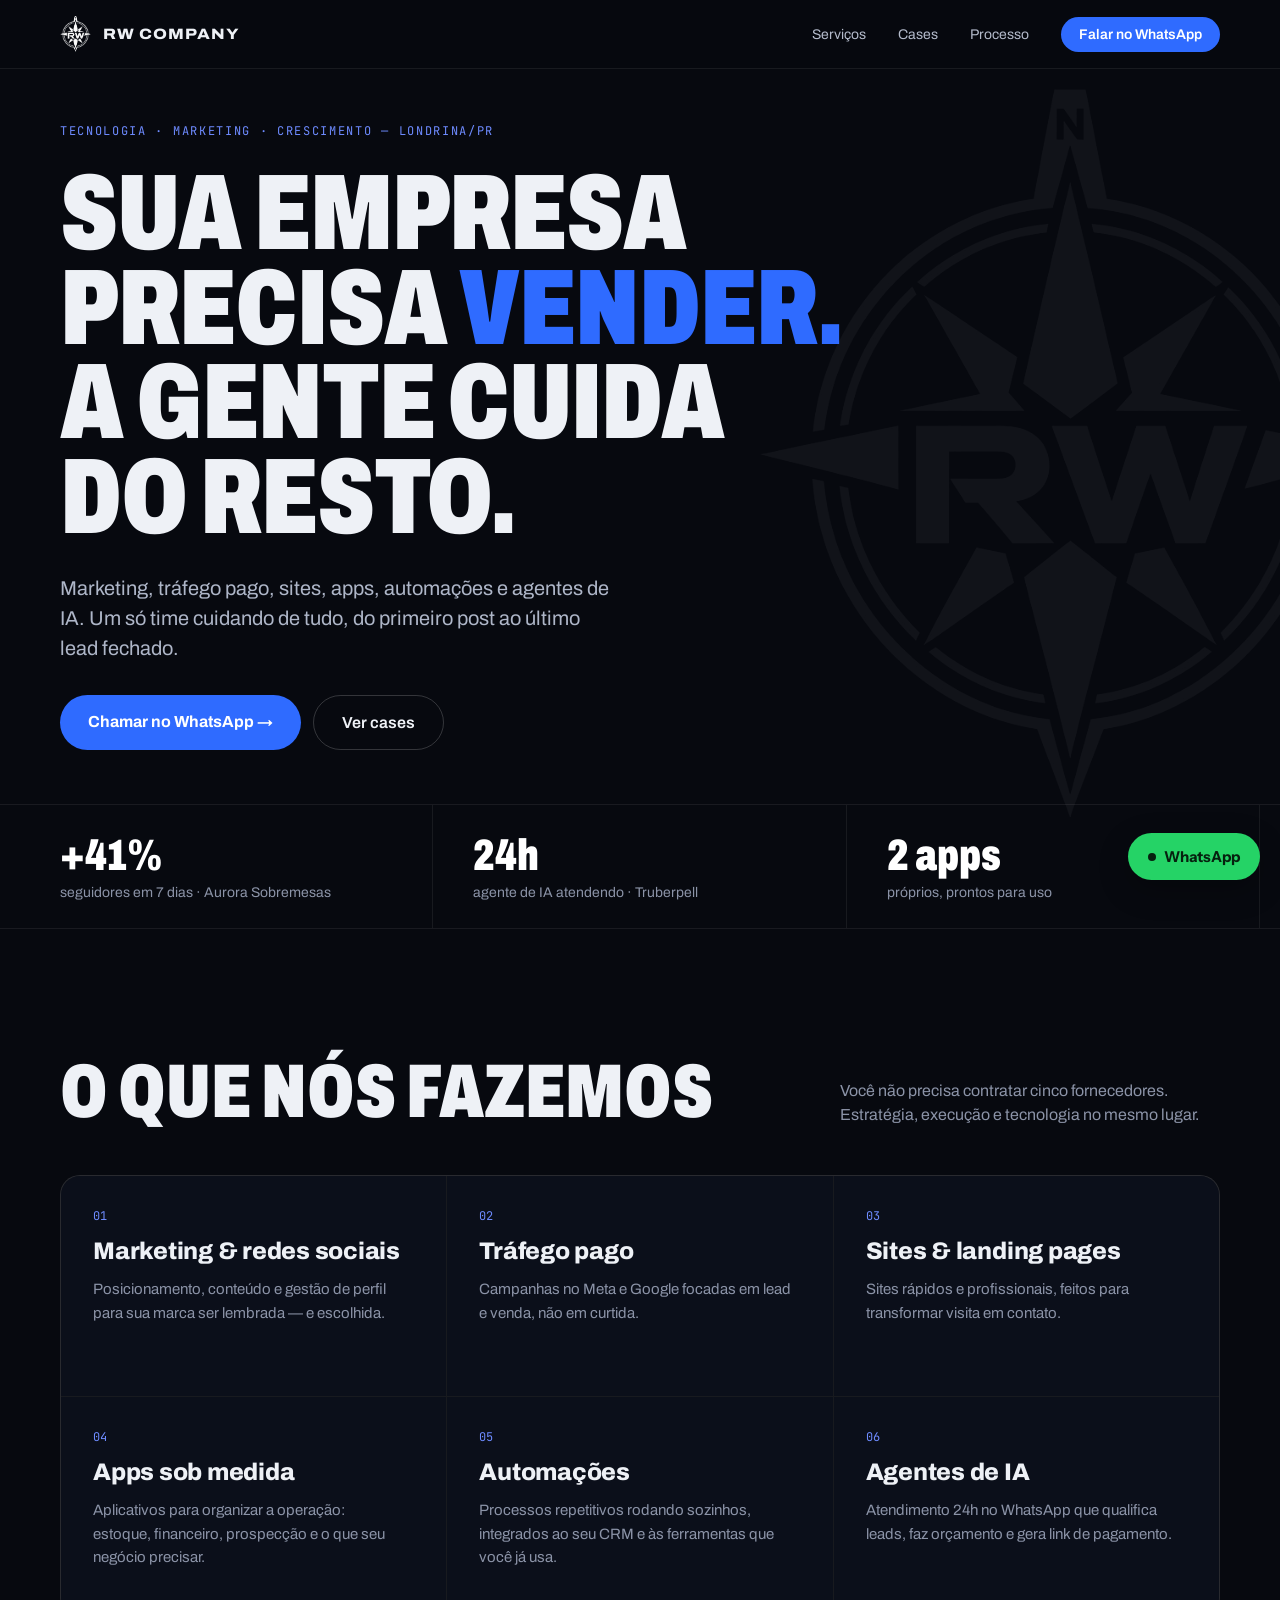
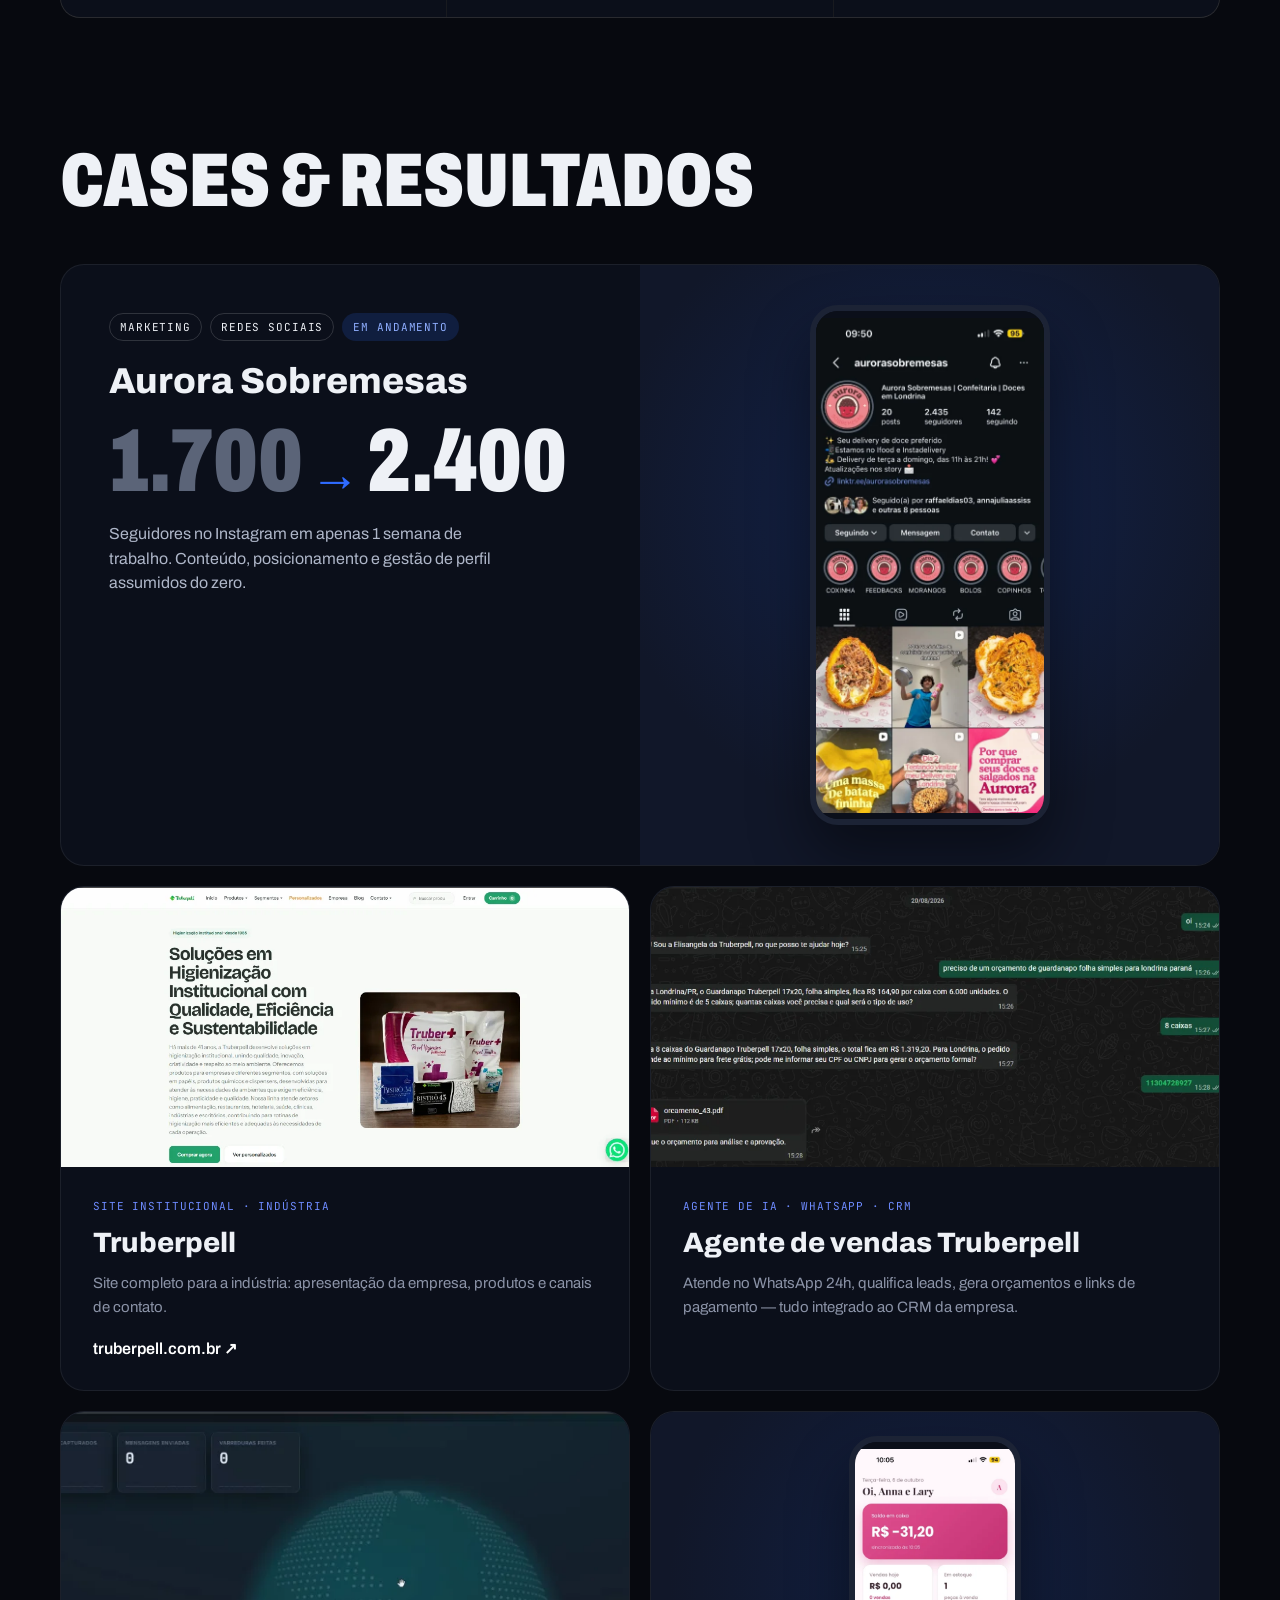
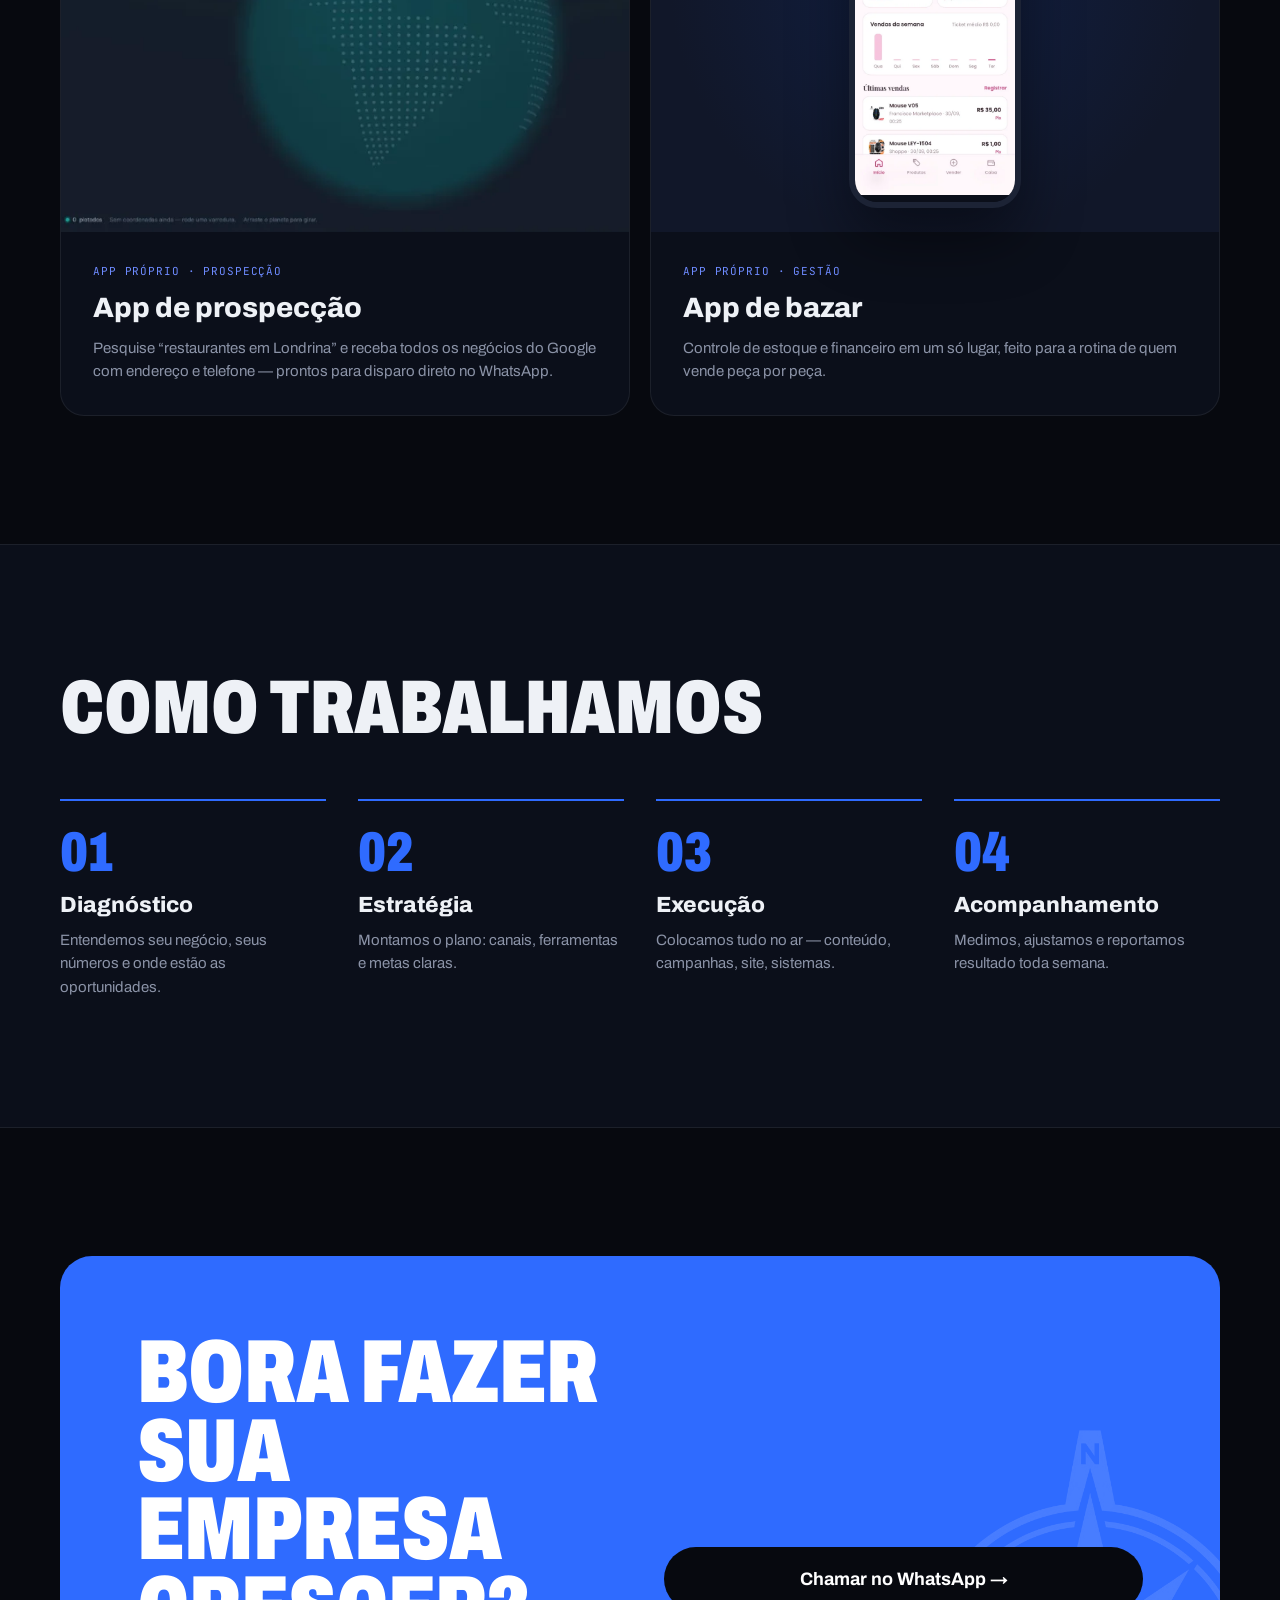
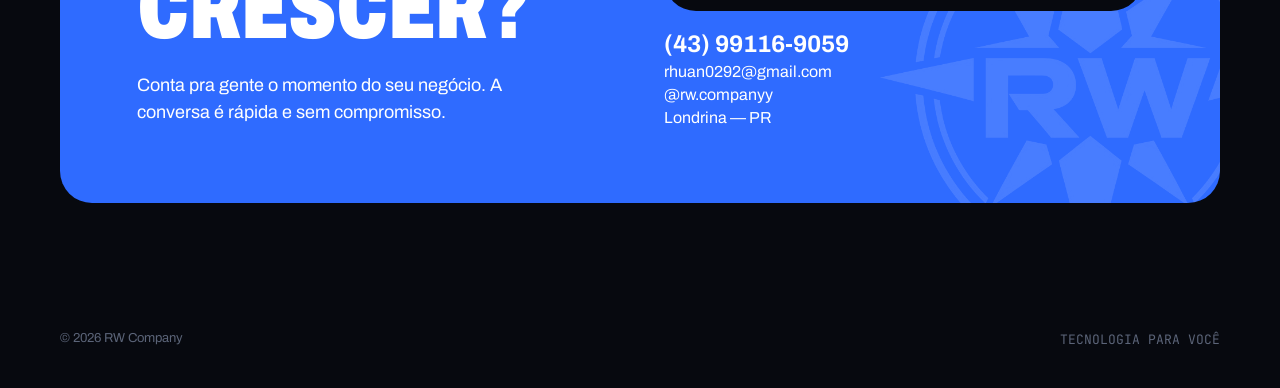
==== index.html @ d7f0a87c "primeiro commit" ====
<!DOCTYPE html>
<html lang="pt-BR">
<head>
<meta charset="utf-8">
<meta name="viewport" content="width=device-width, initial-scale=1">
<title>RW Company — Tecnologia e Marketing para empresas</title>
<meta name="description" content="Marketing, tráfego pago, sites, apps, automações e agentes de IA — um só time cuidando de tudo. RW Company, Londrina/PR.">
<meta property="og:title" content="RW Company — Tecnologia e Marketing para empresas">
<meta property="og:description" content="Marketing, tráfego pago, sites, apps, automações e agentes de IA — um só time cuidando de tudo.">
<meta property="og:type" content="website">
<meta name="theme-color" content="#07090F">
<link rel="icon" href="assets/logo-white.png">
<link rel="preconnect" href="https://fonts.googleapis.com">
<link rel="preconnect" href="https://fonts.gstatic.com" crossorigin>
<link href="https://fonts.googleapis.com/css2?family=Archivo:wdth,wght@62..125,300..900&family=Instrument+Sans:wght@400;500;600;700&family=JetBrains+Mono:wght@400;500&display=swap" rel="stylesheet">
<link rel="stylesheet" href="styles.css">
</head>
<body>

<header class="header">
  <div class="container header__inner">
    <a href="#topo" class="brand">
      <img src="assets/logo-white.png" alt="" onerror="this.remove()">
      <span>RW COMPANY</span>
    </a>
    <nav class="nav">
      <a href="#servicos">Serviços</a>
      <a href="#cases">Cases</a>
      <a href="#processo">Processo</a>
      <a class="btn btn--primary btn--sm" data-wa target="_blank" rel="noopener">Falar no WhatsApp</a>
    </nav>
  </div>
</header>

<main>
  <section id="topo" class="container hero">
    <img class="hero__mark" src="assets/logo-white.png" alt="" onerror="this.remove()">
    <div class="eyebrow">TECNOLOGIA · MARKETING · CRESCIMENTO — LONDRINA/PR</div>
    <h1 class="display hero__title">Sua empresa precisa <span class="accent">vender.</span> A gente cuida do resto.</h1>
    <p class="hero__lead">Marketing, tráfego pago, sites, apps, automações e agentes de IA. Um só time cuidando de tudo, do primeiro post ao último lead fechado.</p>
    <div class="hero__actions">
      <a class="btn btn--primary" data-wa target="_blank" rel="noopener">Chamar no WhatsApp →</a>
      <a class="btn btn--ghost" href="#cases">Ver cases</a>
    </div>
  </section>

  <div class="stats">
    <div class="stats__grid">
      <div class="stat">
        <div class="stat__value">+41%</div>
        <div class="stat__label">seguidores em 7 dias · Aurora Sobremesas</div>
      </div>
      <div class="stat">
        <div class="stat__value">24h</div>
        <div class="stat__label">agente de IA atendendo · Truberpell</div>
      </div>
      <div class="stat">
        <div class="stat__value">2 apps</div>
        <div class="stat__label">próprios, prontos para uso</div>
      </div>
    </div>
  </div>

  <section id="servicos" class="container section">
    <div class="section__head">
      <h2 class="display section__title">O que nós fazemos</h2>
      <p class="section__aside">Você não precisa contratar cinco fornecedores. Estratégia, execução e tecnologia no mesmo lugar.</p>
    </div>
    <div class="services">
      <div class="service">
        <div class="service__n">01</div>
        <div class="service__t">Marketing &amp; redes sociais</div>
        <div class="service__d">Posicionamento, conteúdo e gestão de perfil para sua marca ser lembrada — e escolhida.</div>
      </div>
      <div class="service">
        <div class="service__n">02</div>
        <div class="service__t">Tráfego pago</div>
        <div class="service__d">Campanhas no Meta e Google focadas em lead e venda, não em curtida.</div>
      </div>
      <div class="service">
        <div class="service__n">03</div>
        <div class="service__t">Sites &amp; landing pages</div>
        <div class="service__d">Sites rápidos e profissionais, feitos para transformar visita em contato.</div>
      </div>
      <div class="service">
        <div class="service__n">04</div>
        <div class="service__t">Apps sob medida</div>
        <div class="service__d">Aplicativos para organizar a operação: estoque, financeiro, prospecção e o que seu negócio precisar.</div>
      </div>
      <div class="service">
        <div class="service__n">05</div>
        <div class="service__t">Automações</div>
        <div class="service__d">Processos repetitivos rodando sozinhos, integrados ao seu CRM e às ferramentas que você já usa.</div>
      </div>
      <div class="service">
        <div class="service__n">06</div>
        <div class="service__t">Agentes de IA</div>
        <div class="service__d">Atendimento 24h no WhatsApp que qualifica leads, faz orçamento e gera link de pagamento.</div>
      </div>
    </div>
  </section>

  <section id="cases" class="container section section--flush-top">
    <h2 class="display section__title section__title--spaced">Cases &amp; resultados</h2>

    <div class="cases">
      <article class="case case--featured">
        <div class="case__feature-body">
          <div class="tags">
            <span class="tag">MARKETING</span>
            <span class="tag">REDES SOCIAIS</span>
            <span class="tag tag--accent">EM ANDAMENTO</span>
          </div>
          <h3 class="case__feature-title">Aurora Sobremesas</h3>
          <div class="growth">
            <span class="display growth__from">1.700</span>
            <span class="growth__arrow">→</span>
            <span class="display growth__to">2.400</span>
          </div>
          <p class="case__feature-text">Seguidores no Instagram em apenas 1 semana de trabalho. Conteúdo, posicionamento e gestão de perfil assumidos do zero.</p>
        </div>
        <div class="case__stage case__stage--featured">
          <div class="phone phone--lg">
            <div class="slot slot--contain" data-placeholder="Print do Instagram da Aurora">
              <img src="assets/cases/aurora.webp" alt="Perfil da Aurora Sobremesas no Instagram" loading="lazy" onerror="this.remove()">
            </div>
          </div>
        </div>
      </article>

      <article class="case">
        <div class="case__media">
          <div class="slot" data-placeholder="Print do site truberpell.com.br">
            <img src="assets/cases/truberpell-site.webp" alt="Site institucional da Truberpell" loading="lazy" onerror="this.remove()">
          </div>
        </div>
        <div class="case__body">
          <div class="case__kicker">SITE INSTITUCIONAL · INDÚSTRIA</div>
          <h3 class="case__title">Truberpell</h3>
          <p class="case__text">Site completo para a indústria: apresentação da empresa, produtos e canais de contato.</p>
          <a class="case__link" href="https://truberpell.com.br" target="_blank" rel="noopener">truberpell.com.br ↗</a>
        </div>
      </article>

      <article class="case">
        <div class="case__media">
          <div class="slot" data-placeholder="Print de conversa do agente no WhatsApp">
            <img src="assets/cases/truberpell-agente.webp" alt="Conversa do agente de vendas da Truberpell no WhatsApp" loading="lazy" onerror="this.remove()">
          </div>
        </div>
        <div class="case__body">
          <div class="case__kicker">AGENTE DE IA · WHATSAPP · CRM</div>
          <h3 class="case__title">Agente de vendas Truberpell</h3>
          <p class="case__text">Atende no WhatsApp 24h, qualifica leads, gera orçamentos e links de pagamento — tudo integrado ao CRM da empresa.</p>
        </div>
      </article>

      <article class="case">
        <div class="case__media case__media--tall">
          <div class="slot" data-placeholder="Tela do app de prospecção">
            <img src="assets/cases/app-prospeccao.webp" alt="Tela do app de prospecção" loading="lazy" onerror="this.remove()">
          </div>
        </div>
        <div class="case__body">
          <div class="case__kicker">APP PRÓPRIO · PROSPECÇÃO</div>
          <h3 class="case__title">App de prospecção</h3>
          <p class="case__text">Pesquise “restaurantes em Londrina” e receba todos os negócios do Google com endereço e telefone — prontos para disparo direto no WhatsApp.</p>
        </div>
      </article>

      <article class="case">
        <div class="case__stage">
          <div class="phone">
            <div class="slot slot--contain" data-placeholder="Tela do app de bazar">
              <img src="assets/cases/app-bazar.webp" alt="Tela do app de bazar" loading="lazy" onerror="this.remove()">
            </div>
          </div>
        </div>
        <div class="case__body">
          <div class="case__kicker">APP PRÓPRIO · GESTÃO</div>
          <h3 class="case__title">App de bazar</h3>
          <p class="case__text">Controle de estoque e financeiro em um só lugar, feito para a rotina de quem vende peça por peça.</p>
        </div>
      </article>
    </div>
  </section>

  <section id="processo" class="process">
    <div class="container section">
      <h2 class="display section__title section__title--spaced">Como trabalhamos</h2>
      <div class="steps">
        <div class="step">
          <div class="display step__n">01</div>
          <div class="step__t">Diagnóstico</div>
          <div class="step__d">Entendemos seu negócio, seus números e onde estão as oportunidades.</div>
        </div>
        <div class="step">
          <div class="display step__n">02</div>
          <div class="step__t">Estratégia</div>
          <div class="step__d">Montamos o plano: canais, ferramentas e metas claras.</div>
        </div>
        <div class="step">
          <div class="display step__n">03</div>
          <div class="step__t">Execução</div>
          <div class="step__d">Colocamos tudo no ar — conteúdo, campanhas, site, sistemas.</div>
        </div>
        <div class="step">
          <div class="display step__n">04</div>
          <div class="step__t">Acompanhamento</div>
          <div class="step__d">Medimos, ajustamos e reportamos resultado toda semana.</div>
        </div>
      </div>
    </div>
  </section>

  <section id="contato" class="container section">
    <div class="cta">
      <img class="cta__mark" src="assets/logo-white.png" alt="" onerror="this.remove()">
      <div class="cta__copy">
        <h2 class="display cta__title">Bora fazer sua empresa crescer?</h2>
        <p class="cta__text">Conta pra gente o momento do seu negócio. A conversa é rápida e sem compromisso.</p>
      </div>
      <div class="cta__side">
        <a class="btn btn--dark" data-wa target="_blank" rel="noopener">Chamar no WhatsApp →</a>
        <div class="contact">
          <a class="contact__phone" data-wa target="_blank" rel="noopener">(43) 99116-9059</a>
          <a href="mailto:rhuan0292@gmail.com">rhuan0292@gmail.com</a>
          <a href="https://instagram.com/rw.companyy" target="_blank" rel="noopener">@rw.companyy</a>
          <span>Londrina — PR</span>
        </div>
      </div>
    </div>
  </section>
</main>

<footer class="container footer">
  <span>© 2026 RW Company</span>
  <span class="mono">TECNOLOGIA PARA VOCÊ</span>
</footer>

<a class="wa-float" data-wa target="_blank" rel="noopener">
  <span class="wa-float__dot"></span>WhatsApp
</a>

<script>
  const wa = 'https://wa.me/5543991169059?text=' +
    encodeURIComponent('Olá! Vim pelo site da RW Company e quero conversar sobre meu negócio.');
  document.querySelectorAll('[data-wa]').forEach(a => { a.href = wa; });
</script>
</body>
</html>
---- styles.css ----
:root {
  --bg: #07090F;
  --surface: #0B0F1A;
  --surface-hover: #0F1526;
  --media: #111729;
  --text: #EEF1F6;
  --text-soft: #AEB6C8;
  --muted: #8B93A7;
  --dim: #5B6478;
  --blue: #2F6BFF;
  --blue-soft: #6E8BFF;
  --blue-hover: #5B8CFF;
  --line: rgba(255, 255, 255, .07);
  --mono: 'JetBrains Mono', monospace;
}

* { box-sizing: border-box; }
html { scroll-behavior: smooth; }
body {
  margin: 0;
  background: var(--bg);
  color: var(--text);
  font-family: 'Archivo', sans-serif;
  -webkit-font-smoothing: antialiased;
  overflow-x: hidden;
}
a { color: inherit; text-decoration: none; }
a:hover { color: var(--blue-hover); }
section[id] { scroll-margin-top: 72px; }

.container {
  max-width: 1240px;
  margin: 0 auto;
  padding-left: clamp(20px, 4vw, 40px);
  padding-right: clamp(20px, 4vw, 40px);
}
.display {
  font-weight: 900;
  font-stretch: 72%;
  text-transform: uppercase;
}
.mono { font-family: var(--mono); }
.accent { color: var(--blue); }

/* Buttons */
.btn {
  display: inline-block;
  padding: 18px 28px;
  border-radius: 999px;
  font-weight: 700;
  font-size: 16px;
  transition: background .2s, border-color .2s, transform .2s;
}
.btn:hover { transform: translateY(-1px); }
.btn--primary { background: var(--blue); color: #fff; }
.btn--primary:hover { background: #4279FF; color: #fff; }
.btn--ghost { border: 1px solid rgba(255, 255, 255, .18); font-weight: 600; }
.btn--ghost:hover { border-color: var(--blue-hover); }
.btn--dark { background: var(--bg); color: #fff; padding: 22px 28px; font-size: 18px; text-align: center; }
.btn--dark:hover { color: #fff; background: #111729; }
.btn--sm { padding: 10px 18px; font-weight: 600; font-size: 14px; }

/* Header */
.header {
  position: sticky;
  top: 0;
  z-index: 20;
  background: rgba(7, 9, 15, .82);
  backdrop-filter: blur(14px);
  -webkit-backdrop-filter: blur(14px);
  border-bottom: 1px solid var(--line);
}
.header__inner {
  padding-top: 16px;
  padding-bottom: 16px;
  display: flex;
  align-items: center;
  justify-content: space-between;
  gap: 24px;
}
.brand { display: flex; align-items: center; gap: 12px; }
.brand img { height: 36px; width: auto; }
.brand span { font-weight: 800; font-stretch: 115%; letter-spacing: .06em; font-size: 15px; white-space: nowrap; }
.nav {
  display: flex;
  align-items: center;
  gap: clamp(14px, 2.6vw, 32px);
  font-size: 14px;
  color: #B4BBCB;
  flex-wrap: wrap;
  justify-content: flex-end;
}

/* Hero */
.hero {
  position: relative;
  padding-top: clamp(36px, 6vh, 72px);
  padding-bottom: clamp(40px, 6vh, 72px);
}
.hero__mark {
  position: absolute;
  right: -120px;
  top: 20px;
  width: min(620px, 70vw);
  opacity: .045;
  pointer-events: none;
}
.eyebrow {
  font-family: var(--mono);
  font-size: 12px;
  letter-spacing: .14em;
  color: var(--blue-soft);
  margin-bottom: 28px;
}
.hero__title {
  margin: 0;
  font-size: clamp(48px, min(8.4vw, 12vh), 120px);
  line-height: .88;
  letter-spacing: -.01em;
  max-width: 15ch;
  text-wrap: balance;
}
.hero__lead {
  margin: 28px 0 0;
  max-width: 560px;
  font-size: clamp(17px, 1.6vw, 20px);
  line-height: 1.5;
  color: var(--text-soft);
  text-wrap: pretty;
}
.hero__actions { display: flex; gap: 12px; flex-wrap: wrap; margin-top: 32px; }

/* Stats */
.stats { border-top: 1px solid var(--line); border-bottom: 1px solid var(--line); }
.stats__grid {
  max-width: 1240px;
  margin: 0 auto;
  display: grid;
  grid-template-columns: repeat(auto-fit, minmax(220px, 1fr));
}
.stat { padding: 28px clamp(20px, 4vw, 40px); border-right: 1px solid var(--line); }
.stat__value { font-weight: 900; font-stretch: 72%; font-size: 44px; line-height: 1; color: #fff; }
.stat__label { margin-top: 8px; font-size: 14px; color: var(--muted); }

/* Sections */
.section { padding-top: clamp(80px, 10vw, 128px); padding-bottom: clamp(80px, 10vw, 128px); }
.section--flush-top { padding-top: 0; }
.section__head {
  display: flex;
  justify-content: space-between;
  align-items: end;
  gap: 32px;
  flex-wrap: wrap;
  margin-bottom: 48px;
}
.section__title { margin: 0; font-size: clamp(40px, 6vw, 76px); line-height: .92; }
.section__title--spaced { margin-bottom: 48px; }
.section__aside { margin: 0; max-width: 380px; color: var(--muted); font-size: 16px; line-height: 1.5; }

/* Services */
.services {
  display: grid;
  grid-template-columns: repeat(auto-fit, minmax(min(100%, 330px), 1fr));
  gap: 1px;
  background: var(--line);
  border: 1px solid var(--line);
  border-radius: 20px;
  overflow: hidden;
}
.service {
  background: var(--surface);
  padding: 32px;
  display: flex;
  flex-direction: column;
  gap: 14px;
  min-height: 220px;
  transition: background .2s;
}
.service:hover { background: var(--surface-hover); }
.service__n { font-family: var(--mono); font-size: 12px; color: var(--blue-soft); }
.service__t { font-weight: 800; font-size: 24px; letter-spacing: -.01em; }
.service__d { color: var(--muted); font-size: 15px; line-height: 1.55; text-wrap: pretty; }

/* Cases */
.cases {
  display: grid;
  grid-template-columns: repeat(auto-fit, minmax(min(100%, 460px), 1fr));
  gap: 20px;
}
.case {
  background: var(--surface);
  border: 1px solid var(--line);
  border-radius: 24px;
  overflow: hidden;
  display: flex;
  flex-direction: column;
}
.case--featured {
  grid-column: 1 / -1;
  display: grid;
  grid-template-columns: repeat(auto-fit, minmax(min(100%, 420px), 1fr));
}
.case__feature-body { padding: clamp(28px, 4vw, 48px); display: flex; flex-direction: column; gap: 20px; }
.case__feature-title { margin: 0; font-weight: 800; font-size: clamp(28px, 3vw, 36px); }
.case__feature-text { margin: 0; color: var(--text-soft); font-size: 16px; line-height: 1.55; max-width: 44ch; }
.tags { display: flex; gap: 8px; flex-wrap: wrap; font-family: var(--mono); font-size: 11px; letter-spacing: .08em; }
.tag { border: 1px solid rgba(255, 255, 255, .15); padding: 6px 10px; border-radius: 999px; }
.tag--accent { border-color: transparent; background: rgba(47, 107, 255, .16); color: #8FAEFF; }
.growth { display: flex; align-items: baseline; gap: 16px; flex-wrap: wrap; }
.growth__from, .growth__to { font-size: clamp(56px, 7vw, 96px); line-height: .9; }
.growth__from { color: var(--dim); }
.growth__arrow { font-size: 32px; color: var(--blue); }

.case__media { position: relative; height: 280px; background: var(--media); }
.case__media--tall { height: 420px; }
.case__stage {
  height: 420px;
  display: flex;
  align-items: center;
  justify-content: center;
  background: radial-gradient(circle at 50% 40%, rgba(47, 107, 255, .18), var(--media) 70%);
}
.case__stage--featured {
  height: auto;
  padding: 40px 24px;
  background: radial-gradient(circle at 50% 40%, rgba(47, 107, 255, .22), var(--media) 70%);
}
.phone {
  position: relative;
  height: 372px;
  aspect-ratio: 9 / 19.5;
  border-radius: 28px;
  overflow: hidden;
  border: 6px solid #1C2335;
  background: var(--surface);
  box-shadow: 0 30px 60px rgba(0, 0, 0, .45);
}
.phone--lg { height: 520px; }

/* Image slot: shows the placeholder caption until the image file exists */
.slot { position: absolute; inset: 0; display: flex; align-items: center; justify-content: center; }
.slot::before {
  content: attr(data-placeholder);
  padding: 16px;
  text-align: center;
  font-family: var(--mono);
  font-size: 12px;
  line-height: 1.5;
  color: var(--dim);
}
.slot img { position: absolute; inset: 0; width: 100%; height: 100%; object-fit: cover; }
.slot--contain img { object-fit: contain; object-position: center; background: var(--surface); }

.case__body { padding: 32px; display: flex; flex-direction: column; gap: 14px; }
.case__kicker { font-family: var(--mono); font-size: 11px; letter-spacing: .08em; color: var(--blue-soft); }
.case__title { margin: 0; font-weight: 800; font-size: 28px; }
.case__text { margin: 0; color: var(--muted); font-size: 15px; line-height: 1.55; }
.case__link { font-weight: 600; color: #fff; margin-top: 6px; align-self: flex-start; }

/* Process */
.process { background: var(--surface); border-top: 1px solid var(--line); border-bottom: 1px solid var(--line); }
.process .section__title--spaced { margin-bottom: 56px; }
.steps { display: grid; grid-template-columns: repeat(auto-fit, minmax(220px, 1fr)); gap: 32px; }
.step { border-top: 2px solid var(--blue); padding-top: 24px; display: flex; flex-direction: column; gap: 12px; }
.step__n { font-size: 56px; line-height: 1; color: var(--blue); }
.step__t { font-weight: 800; font-size: 22px; }
.step__d { color: var(--muted); font-size: 15px; line-height: 1.55; }

/* CTA */
.cta {
  background: var(--blue);
  border-radius: 32px;
  padding: clamp(36px, 6vw, 80px);
  display: grid;
  grid-template-columns: repeat(auto-fit, minmax(min(100%, 380px), 1fr));
  gap: 48px;
  align-items: end;
  position: relative;
  overflow: hidden;
}
.cta__mark { position: absolute; right: -80px; bottom: -120px; width: 420px; opacity: .12; pointer-events: none; }
.cta__copy { position: relative; }
.cta__title { margin: 0; font-size: clamp(44px, 7vw, 96px); line-height: .88; color: #fff; }
.cta__text { margin: 24px 0 0; font-size: 18px; line-height: 1.5; color: #fff; max-width: 40ch; }
.cta__side { position: relative; display: flex; flex-direction: column; gap: 20px; }
.contact { display: grid; gap: 6px; font-size: 16px; color: #fff; }
.contact a:hover { color: var(--bg); }
.contact__phone { font-weight: 700; font-size: 24px; }

/* Footer */
.footer {
  padding-bottom: 40px;
  display: flex;
  justify-content: space-between;
  gap: 16px;
  flex-wrap: wrap;
  font-size: 13px;
  color: var(--dim);
}

/* Floating WhatsApp */
.wa-float {
  position: fixed;
  right: 20px;
  bottom: 20px;
  z-index: 50;
  background: #25D366;
  color: #06210F;
  font-family: 'Instrument Sans', sans-serif;
  font-weight: 700;
  font-size: 15px;
  padding: 14px 20px;
  border-radius: 999px;
  box-shadow: 0 10px 30px rgba(0, 0, 0, .25);
  display: flex;
  align-items: center;
  gap: 8px;
}
.wa-float:hover { color: #06210F; }
.wa-float__dot { width: 8px; height: 8px; border-radius: 50%; background: #06210F; }

@media (max-width: 640px) {
  .nav a:not(.btn) { display: none; }
  .stat { border-right: 0; border-bottom: 1px solid var(--line); }
  .stat:last-child { border-bottom: 0; }
  .phone--lg { height: 440px; }
}

@media (prefers-reduced-motion: reduce) {
  html { scroll-behavior: auto; }
  .btn, .service { transition: none; }
}
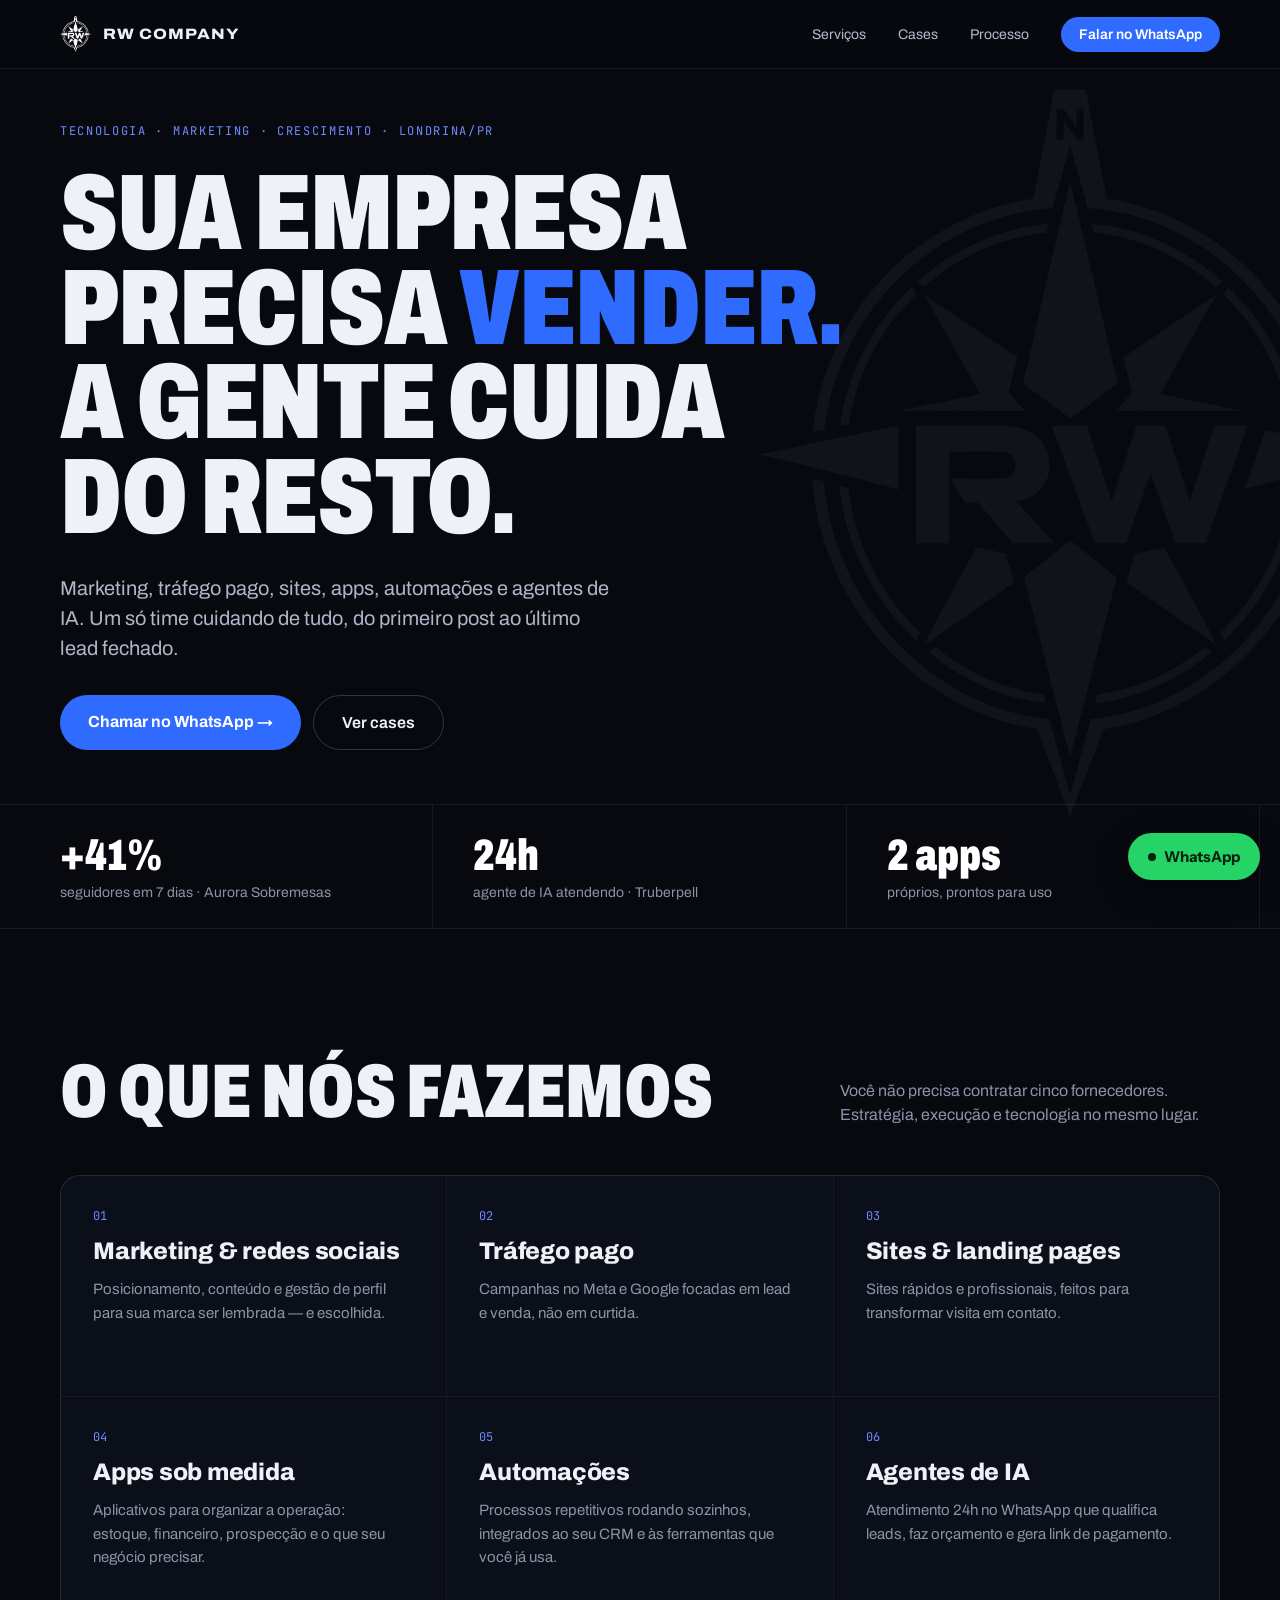
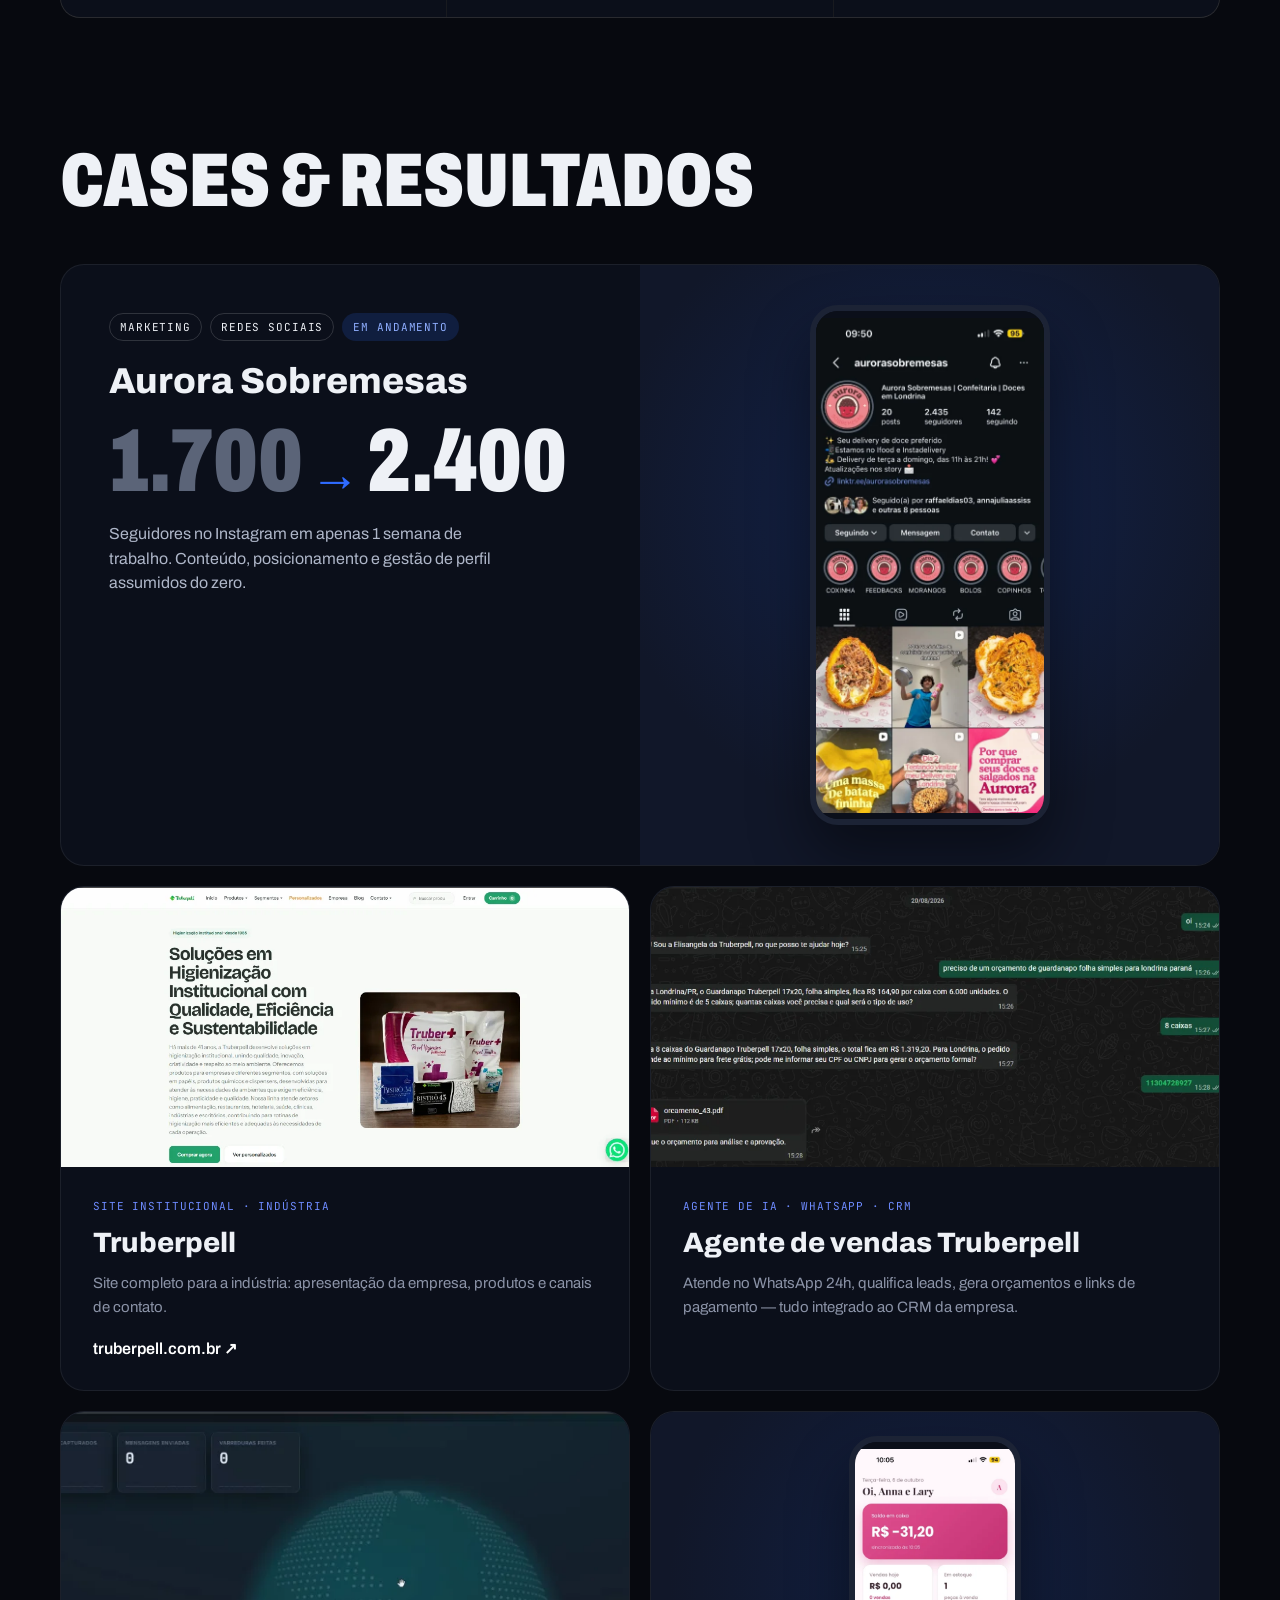
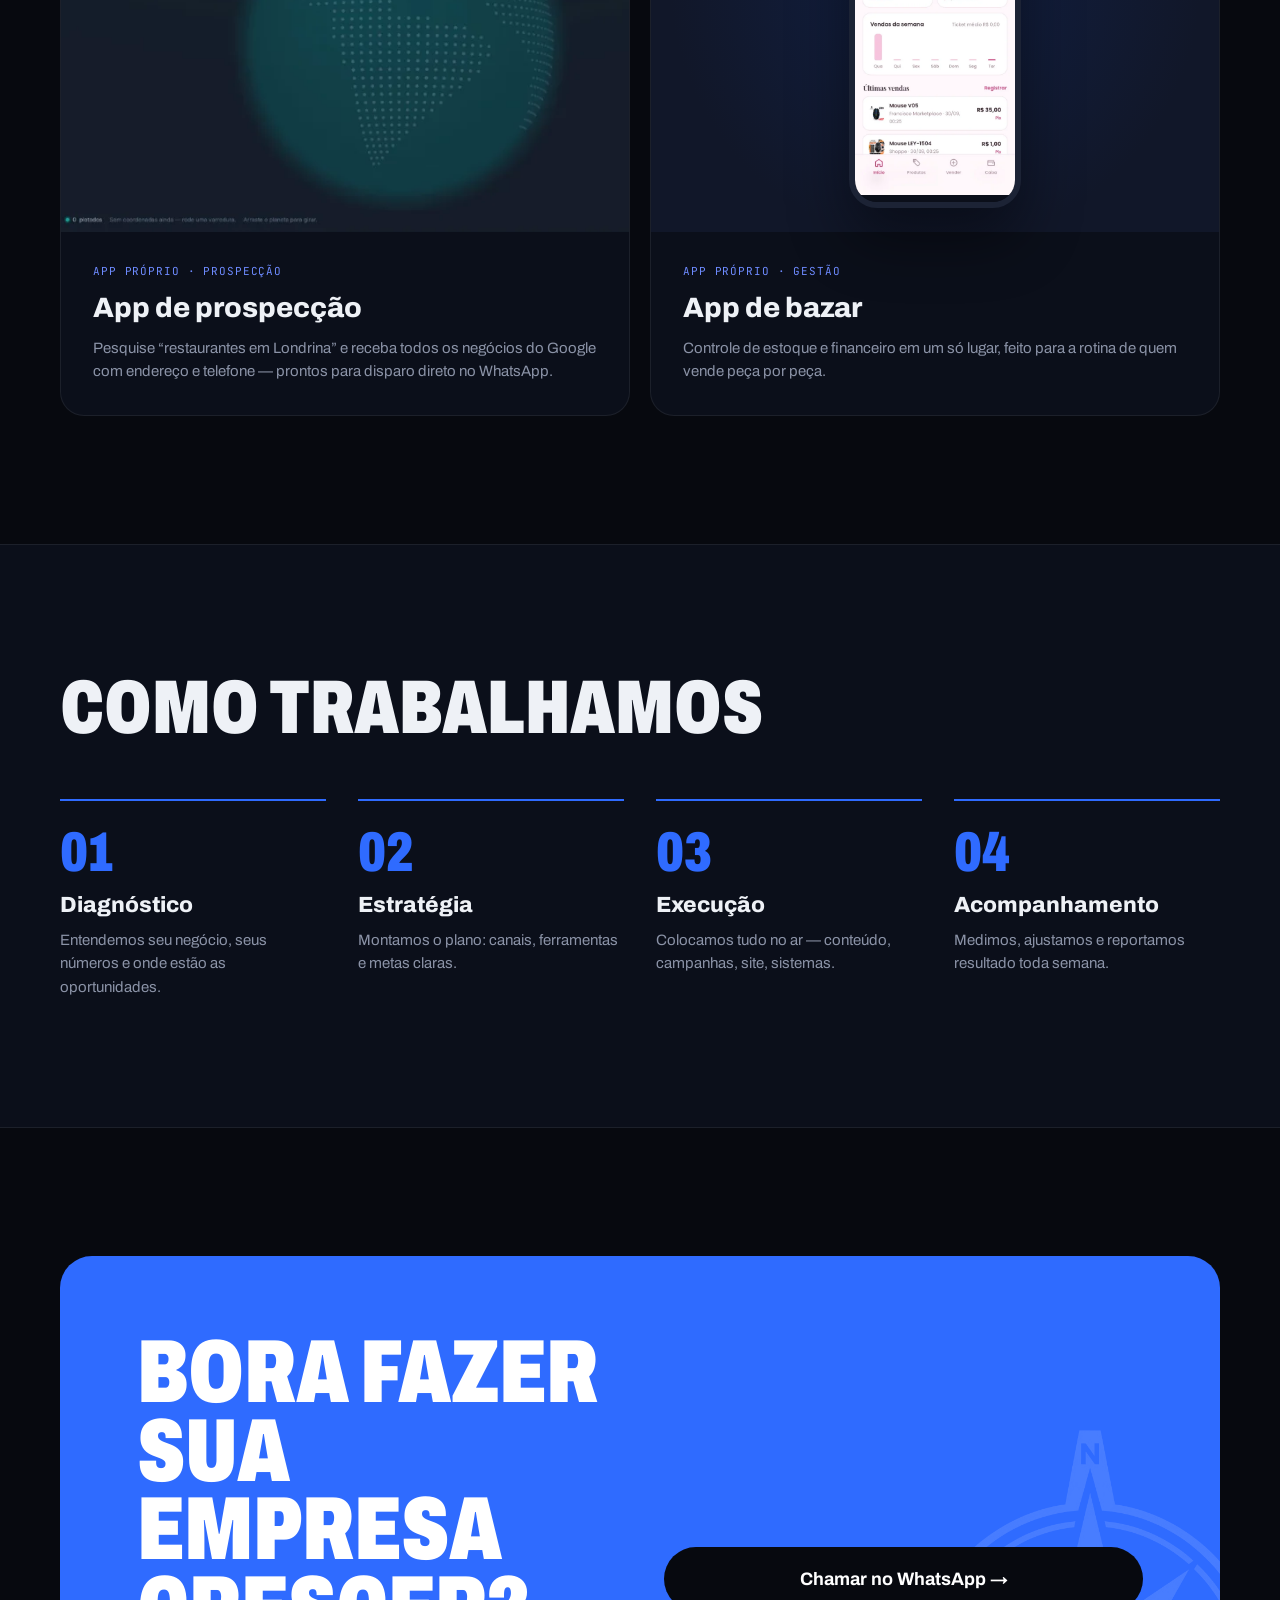
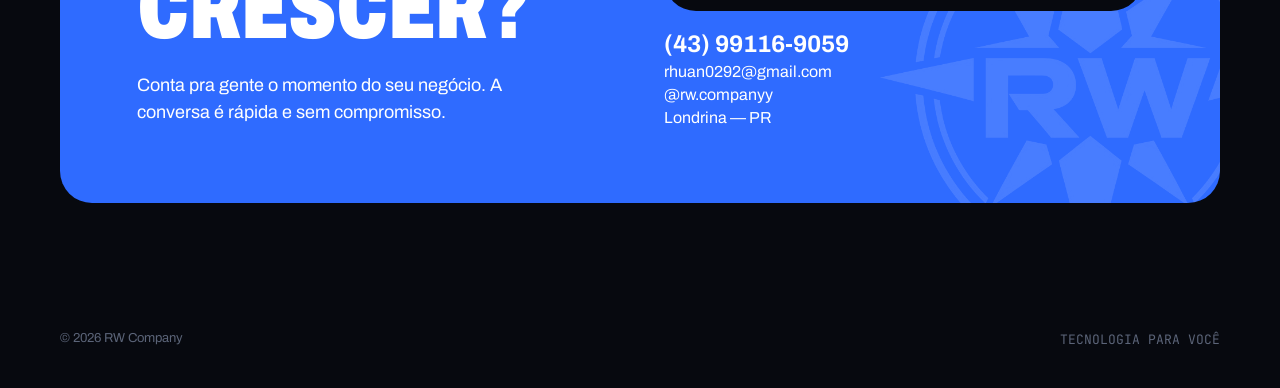
==== commit 36522fa1: "ajuste nos meta descriptions" ====
--- a/index.html
+++ b/index.html
@@ -3,10 +3,10 @@
 <head>
 <meta charset="utf-8">
 <meta name="viewport" content="width=device-width, initial-scale=1">
-<title>RW Company — Tecnologia e Marketing para empresas</title>
-<meta name="description" content="Marketing, tráfego pago, sites, apps, automações e agentes de IA — um só time cuidando de tudo. RW Company, Londrina/PR.">
+<title>RW Company "Tecnologia e Marketing para empresas"</title>
+<meta name="description" content="Marketing, tráfego pago, sites, apps, automações e agentes de IA. Um só time cuidando de tudo. RW Company, Londrina/PR.">
 <meta property="og:title" content="RW Company — Tecnologia e Marketing para empresas">
-<meta property="og:description" content="Marketing, tráfego pago, sites, apps, automações e agentes de IA — um só time cuidando de tudo.">
+<meta property="og:description" content="Marketing, tráfego pago, sites, apps, automações e agentes de IA. Um só time cuidando de tudo.">
 <meta property="og:type" content="website">
 <meta name="theme-color" content="#07090F">
 <link rel="icon" href="assets/logo-white.png">
@@ -35,7 +35,7 @@
 <main>
   <section id="topo" class="container hero">
     <img class="hero__mark" src="assets/logo-white.png" alt="" onerror="this.remove()">
-    <div class="eyebrow">TECNOLOGIA · MARKETING · CRESCIMENTO — LONDRINA/PR</div>
+    <div class="eyebrow">TECNOLOGIA · MARKETING · CRESCIMENTO · LONDRINA/PR</div>
     <h1 class="display hero__title">Sua empresa precisa <span class="accent">vender.</span> A gente cuida do resto.</h1>
     <p class="hero__lead">Marketing, tráfego pago, sites, apps, automações e agentes de IA. Um só time cuidando de tudo, do primeiro post ao último lead fechado.</p>
     <div class="hero__actions">
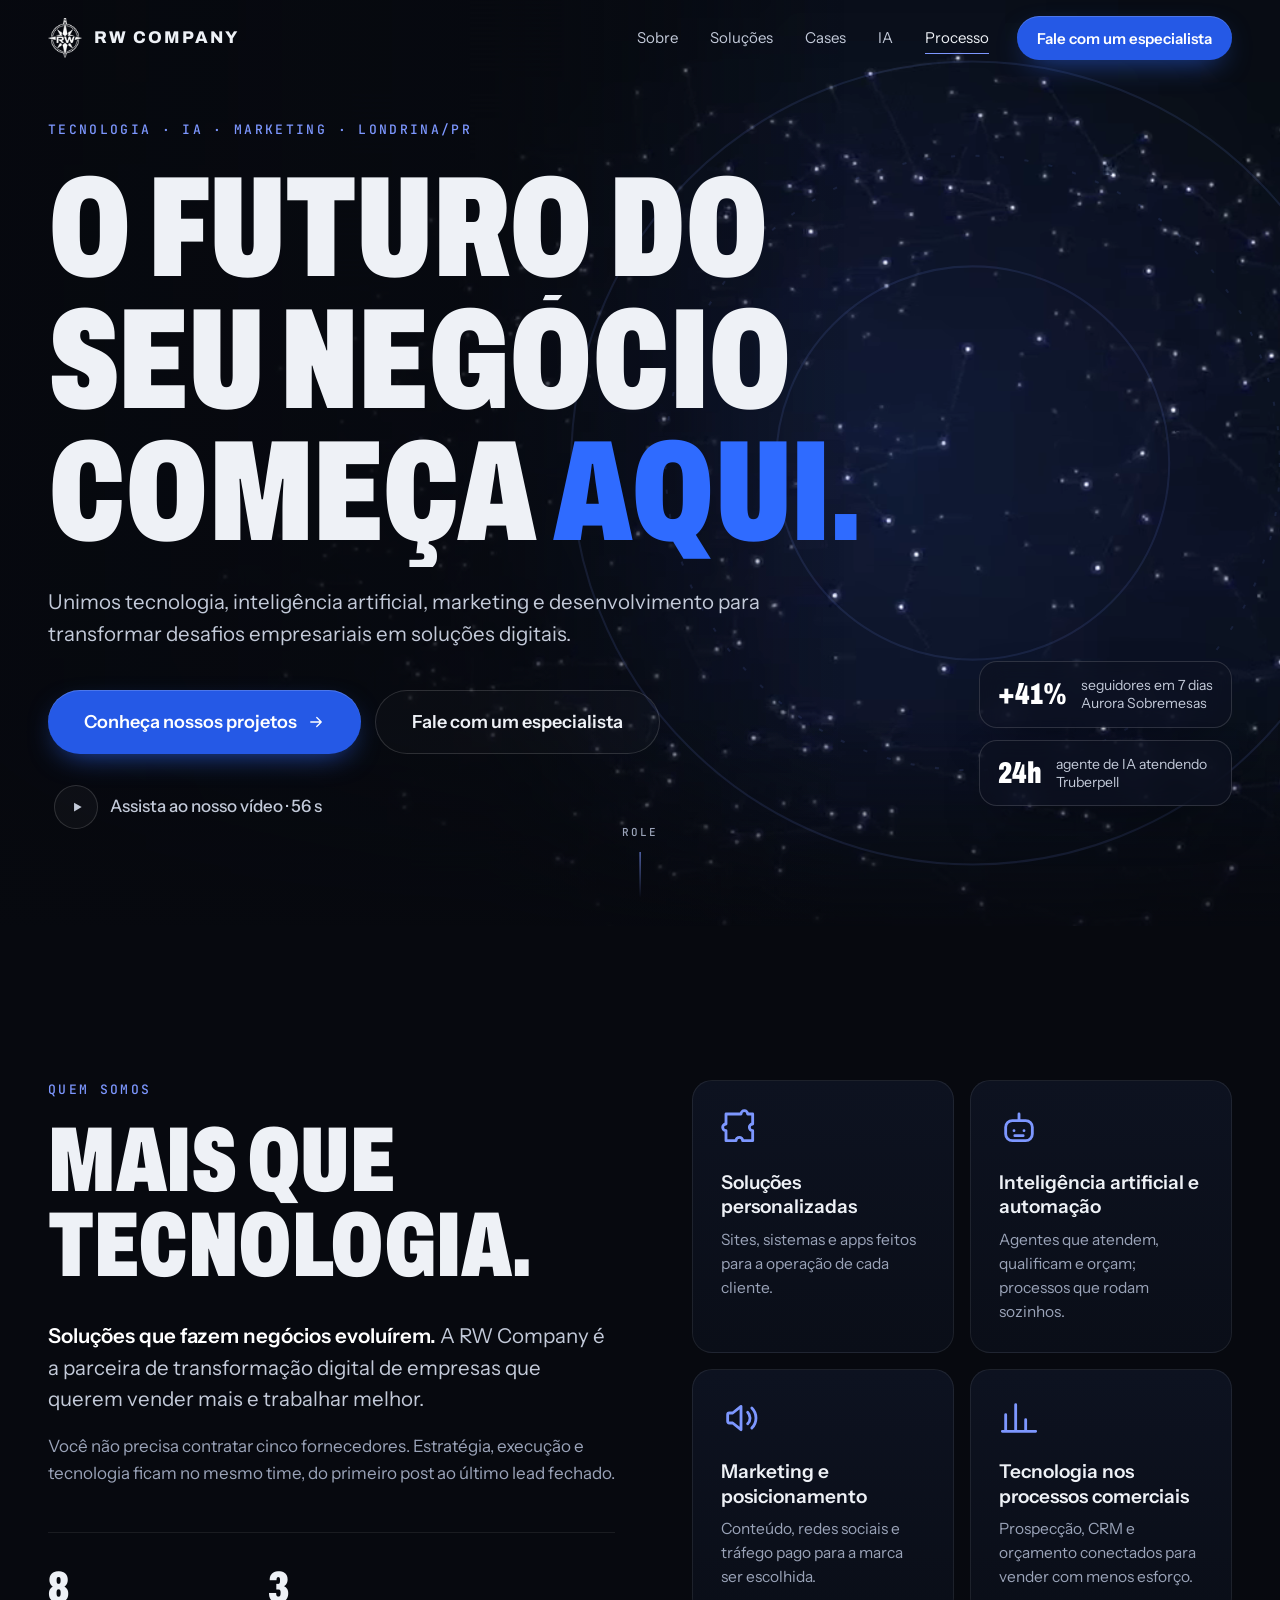
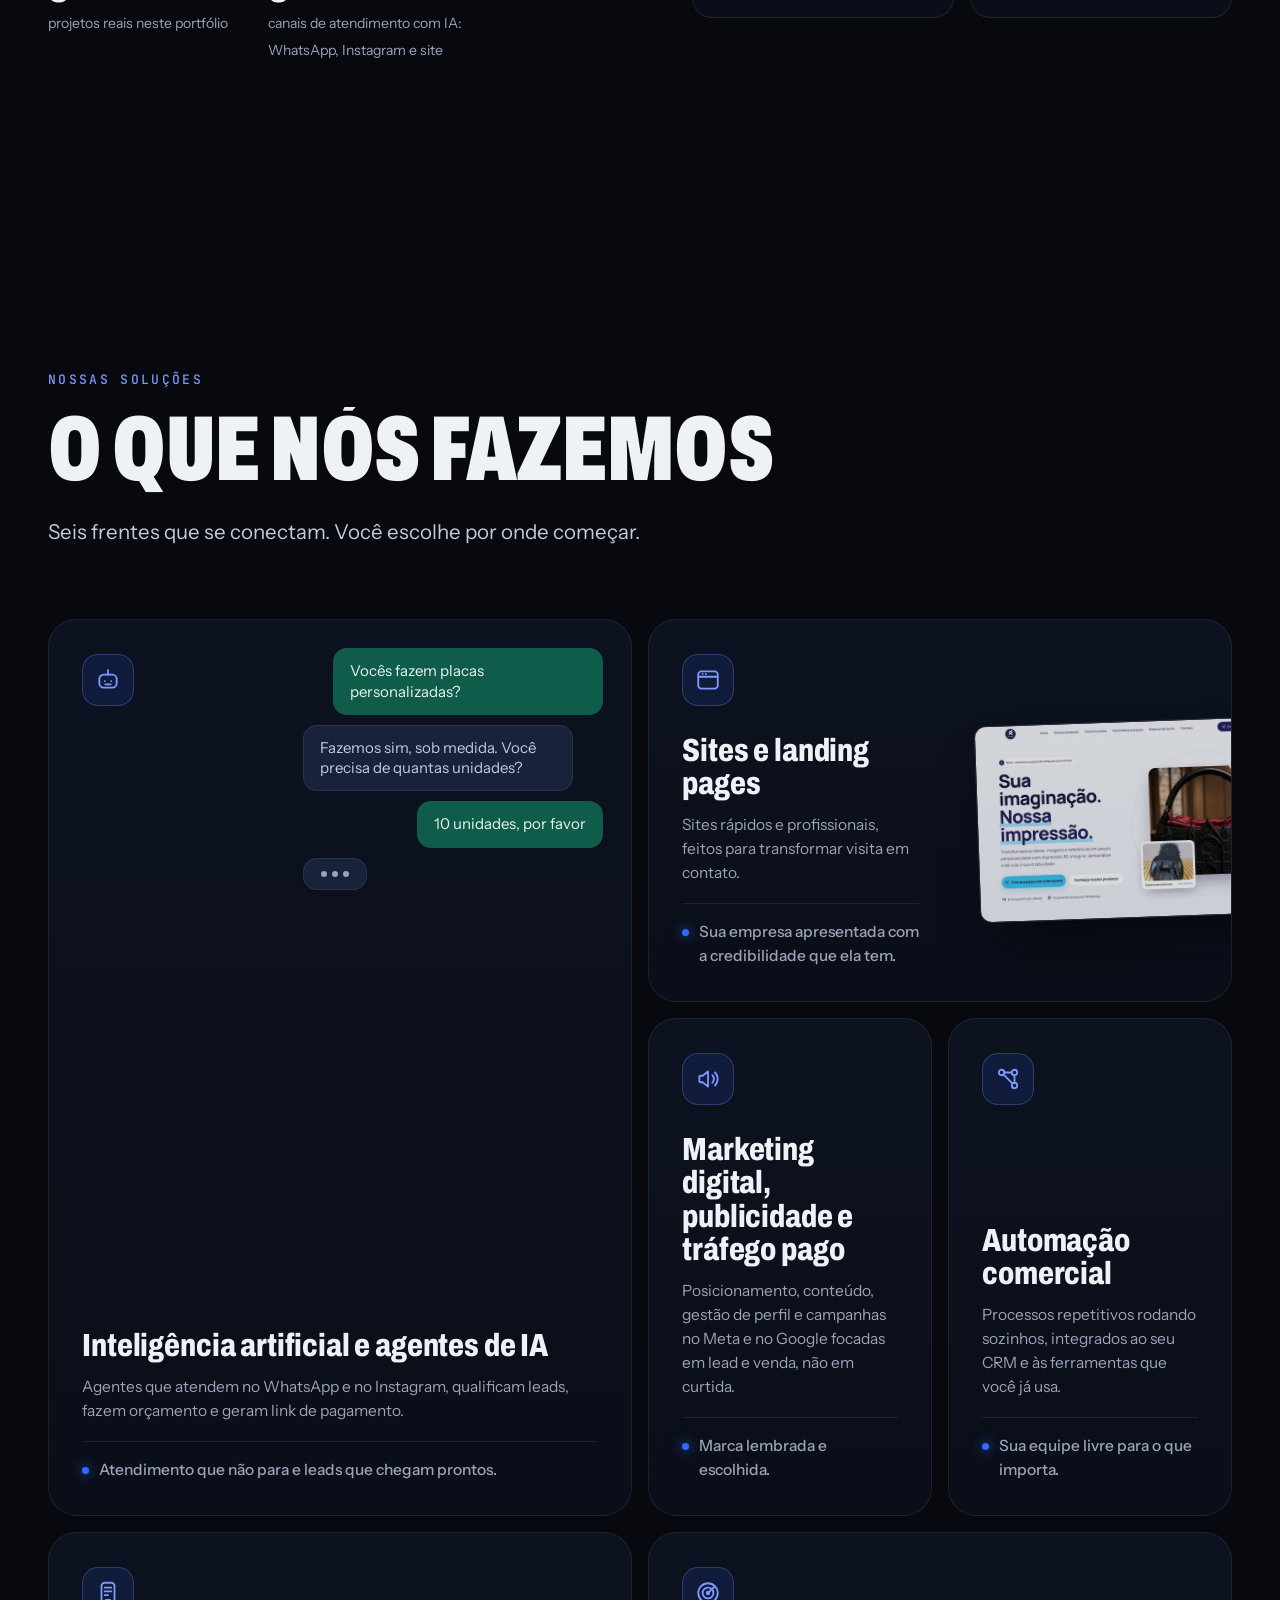
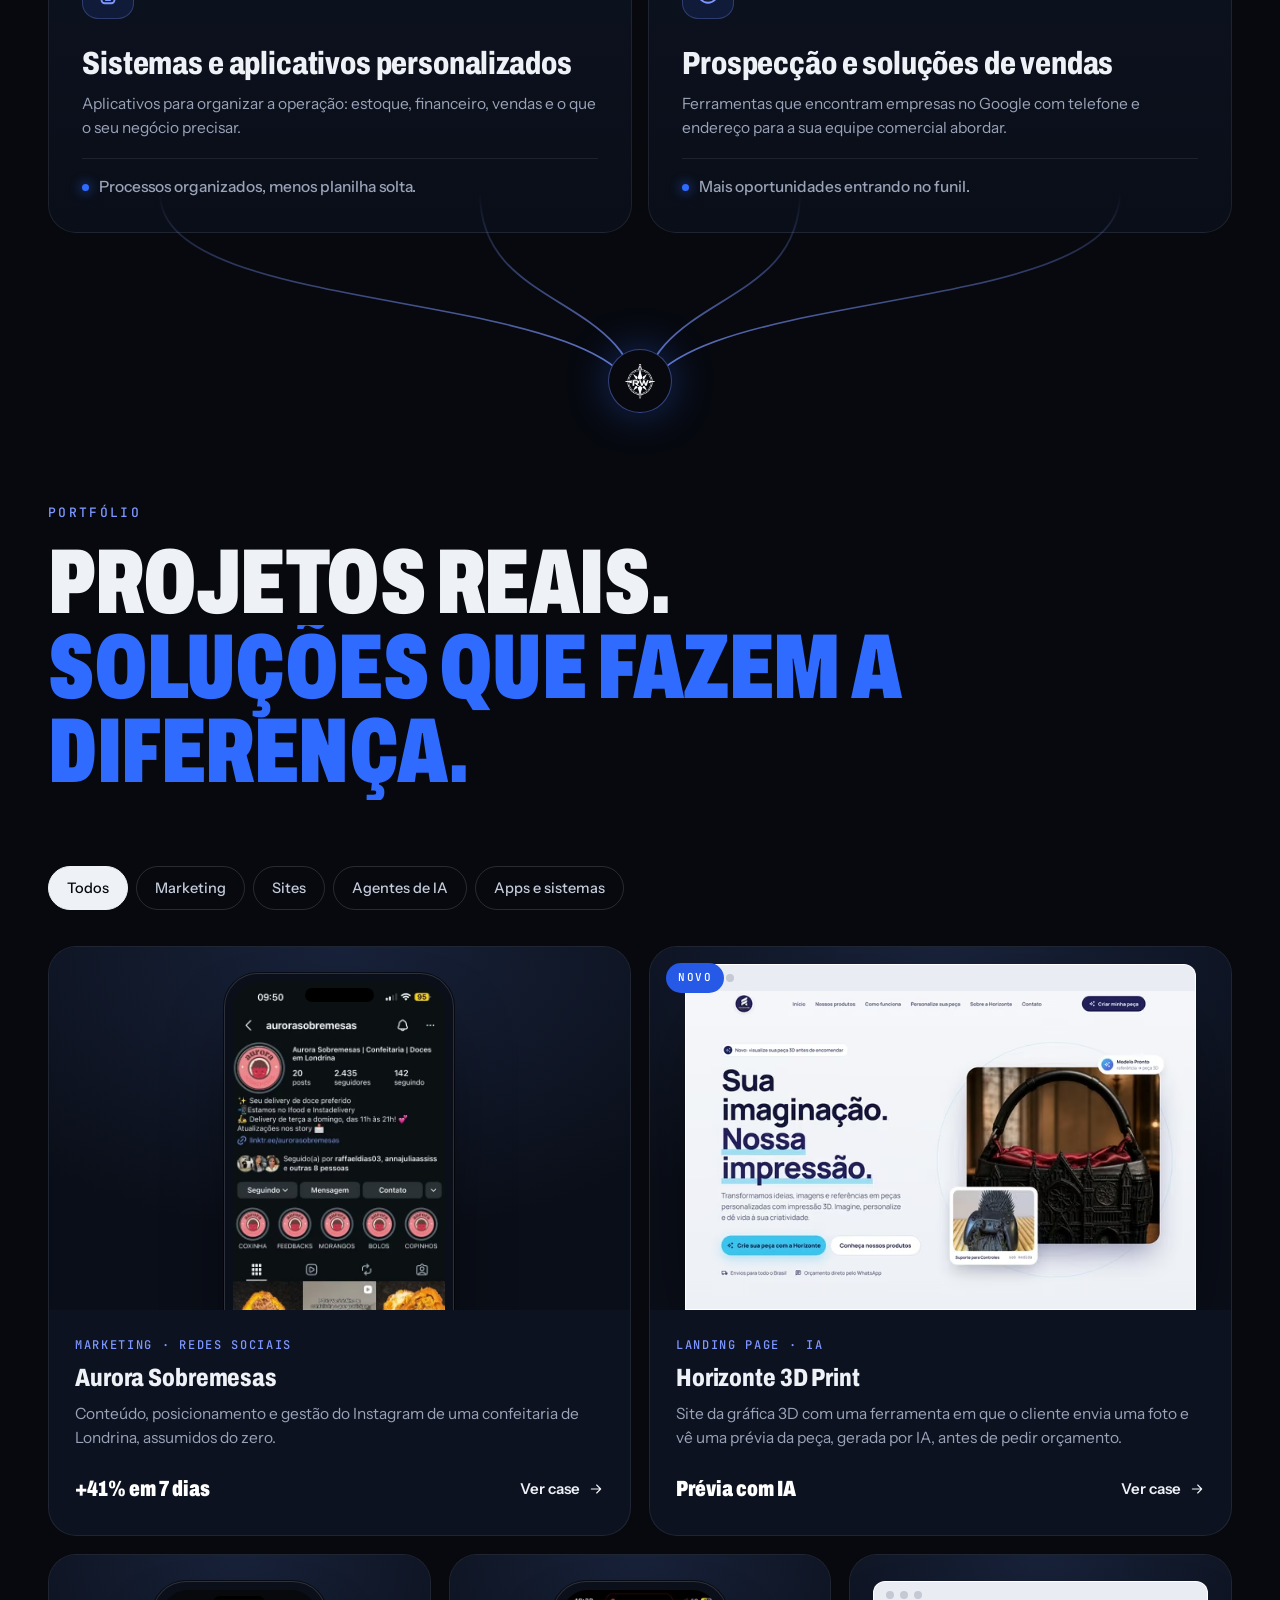
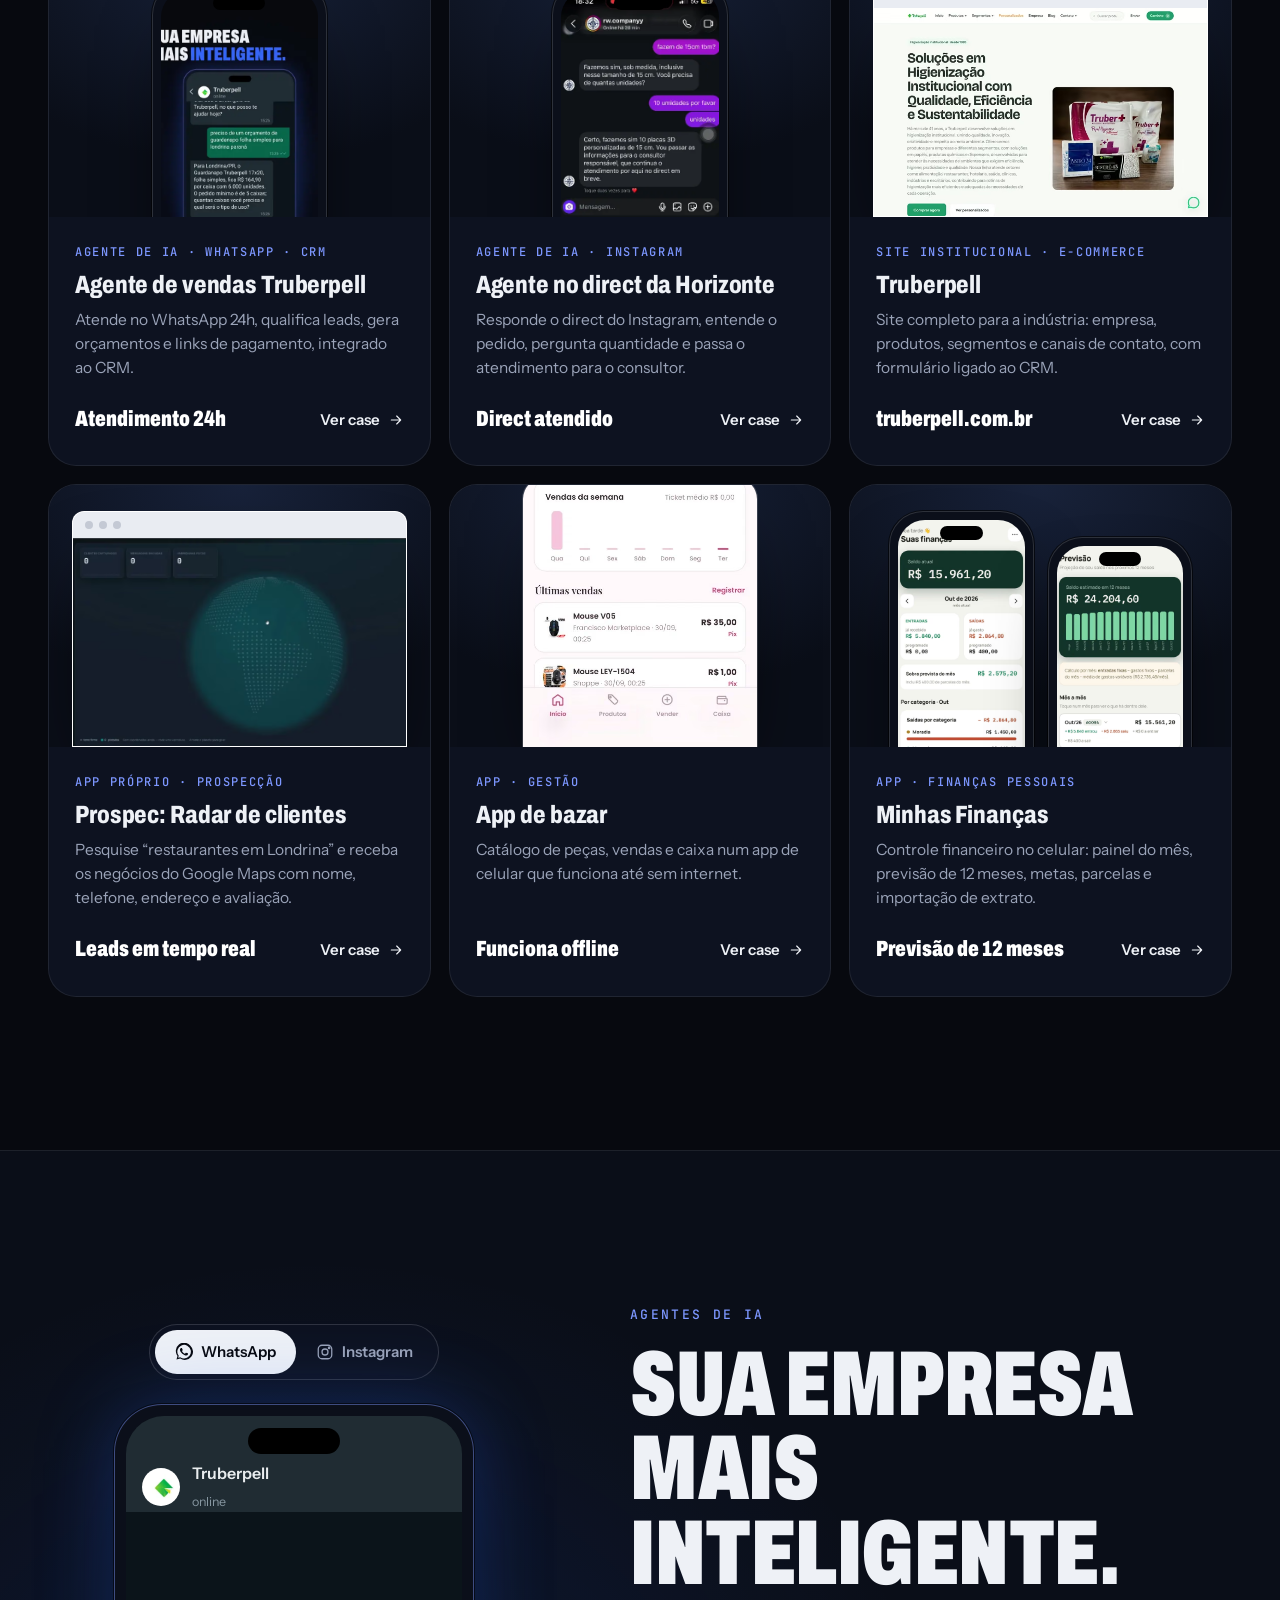
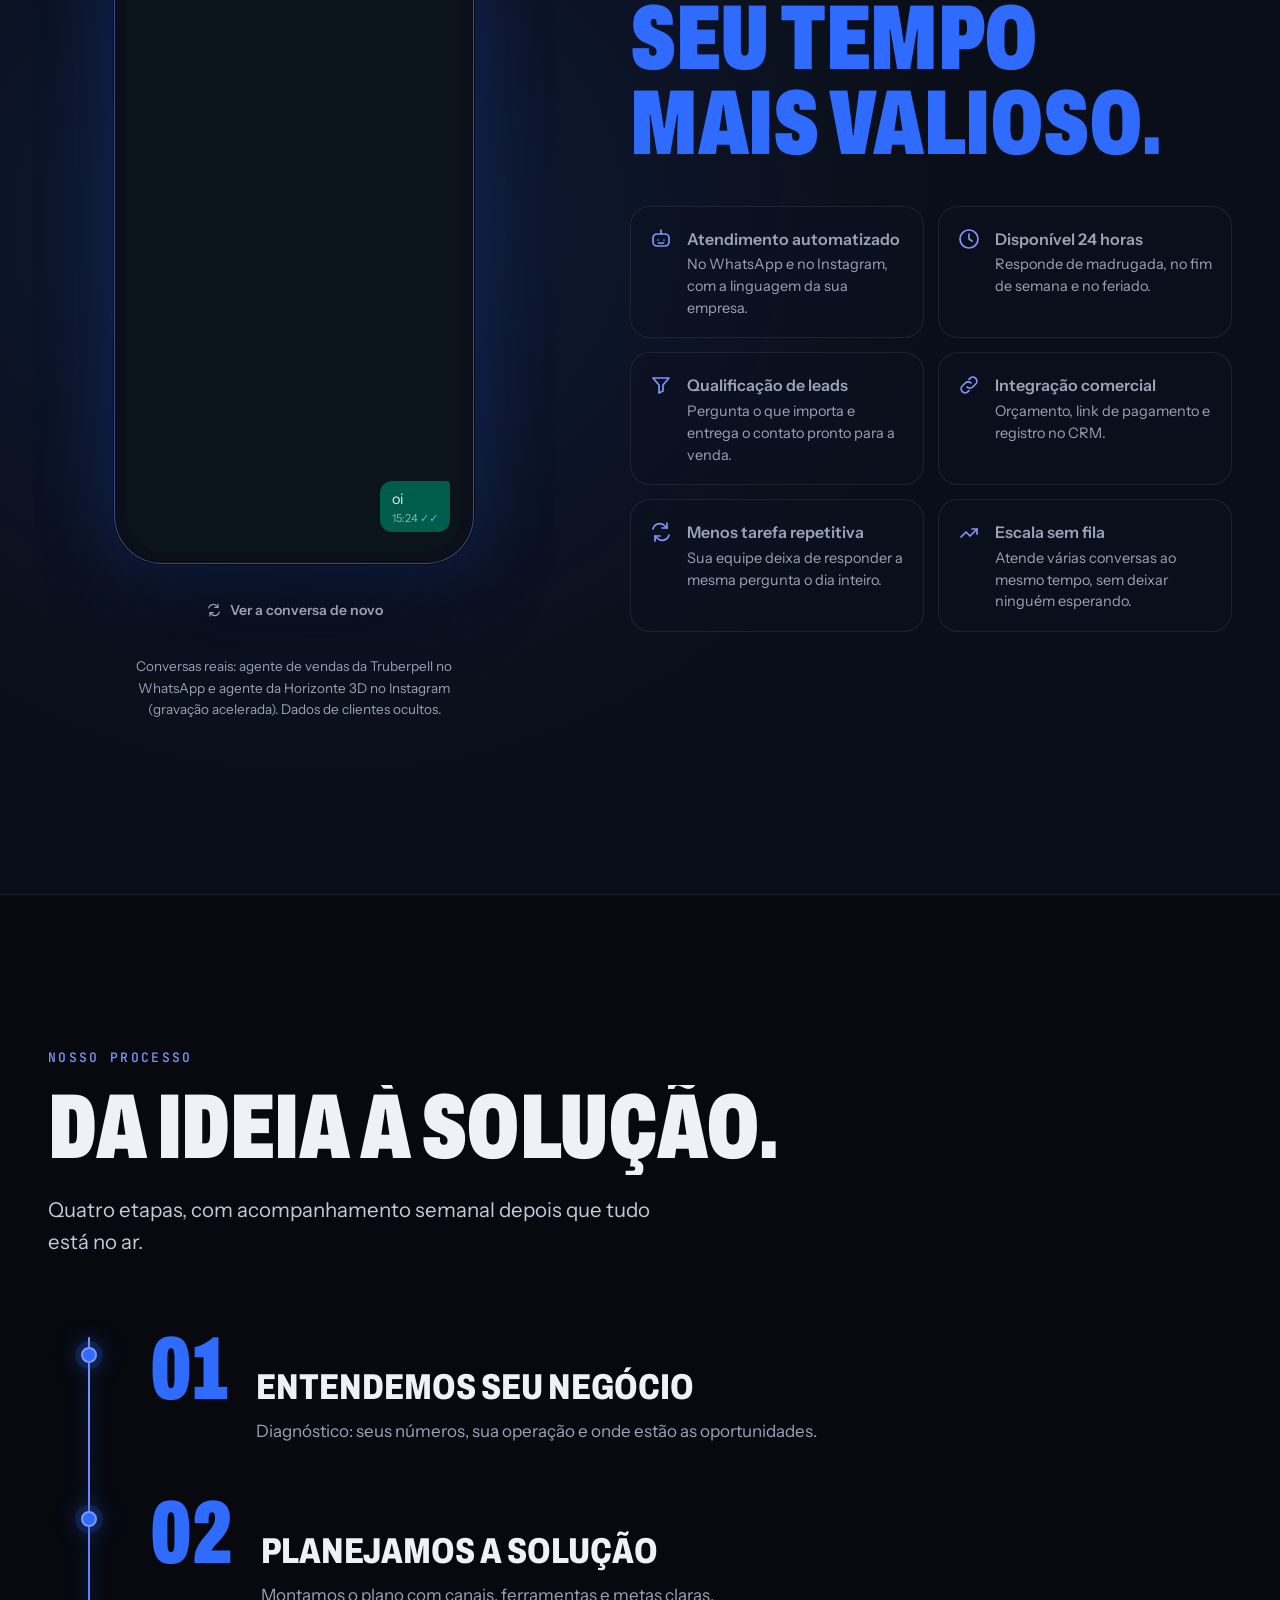
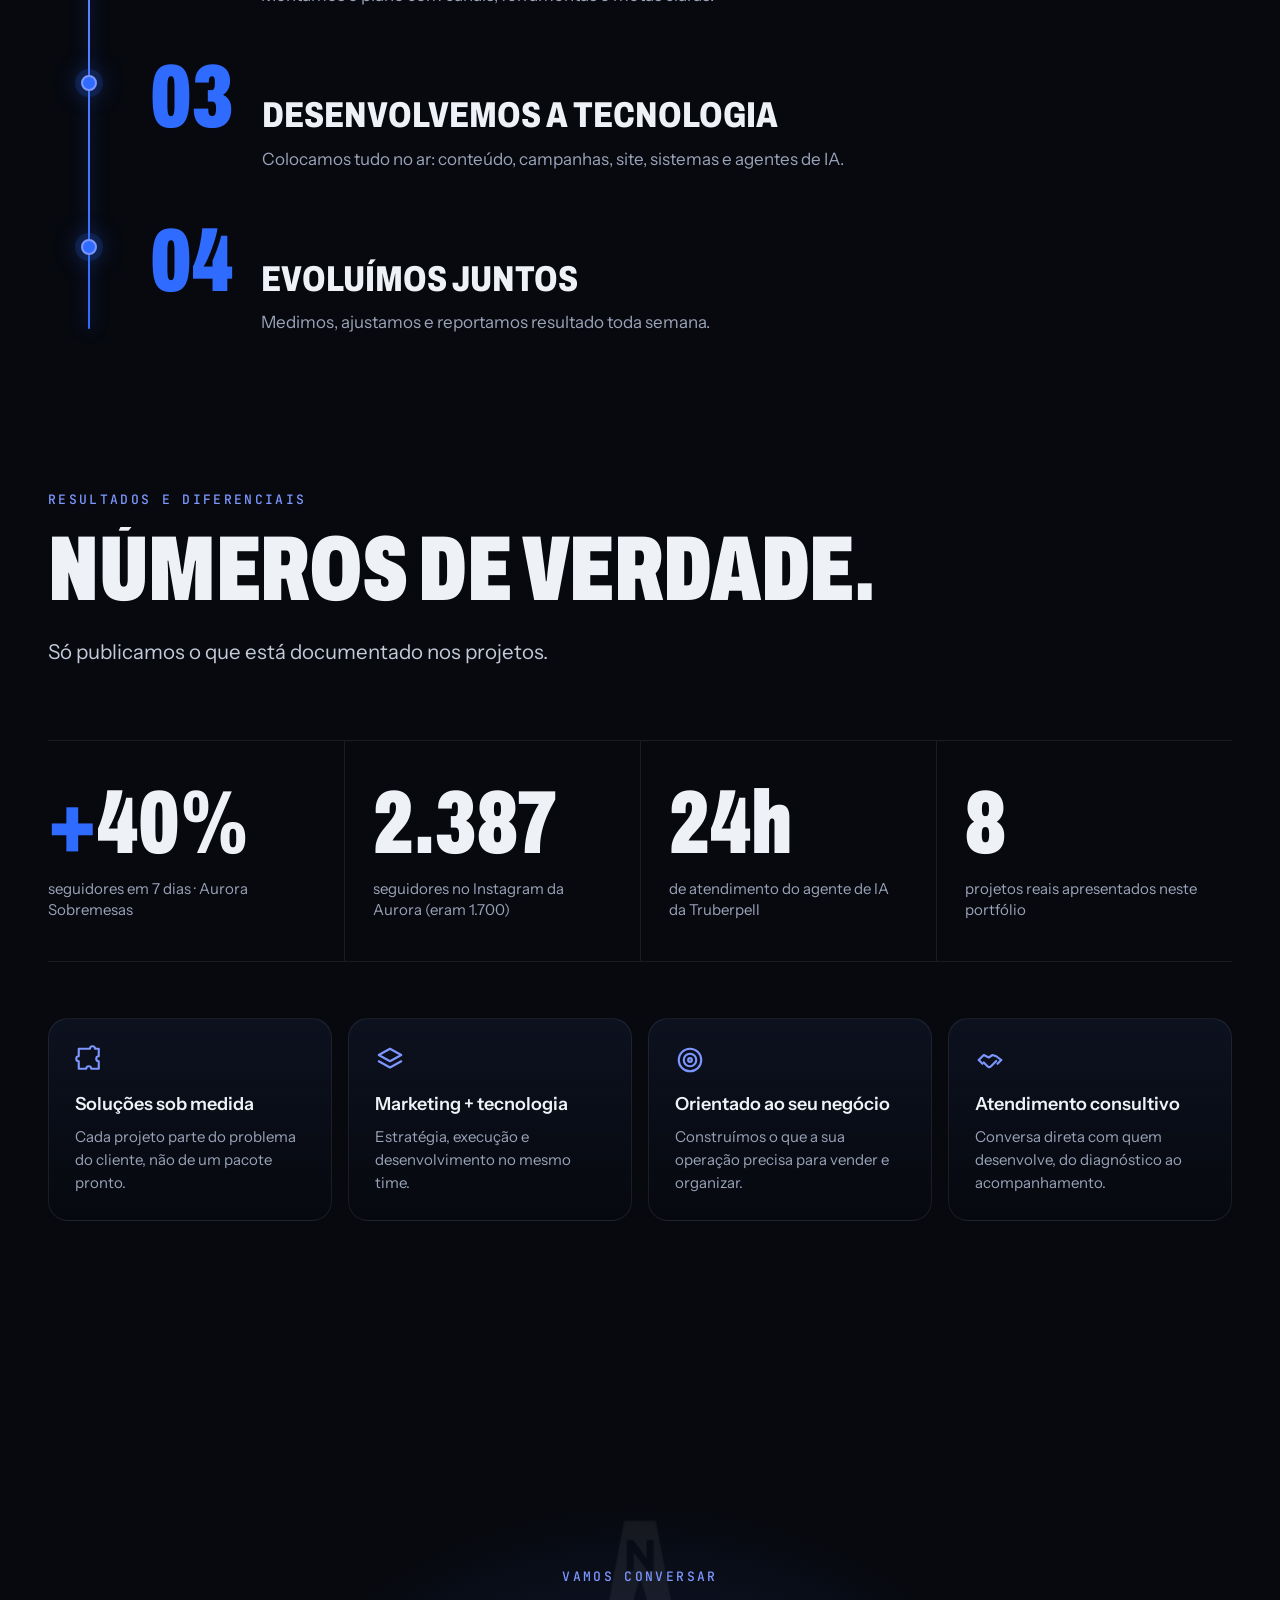
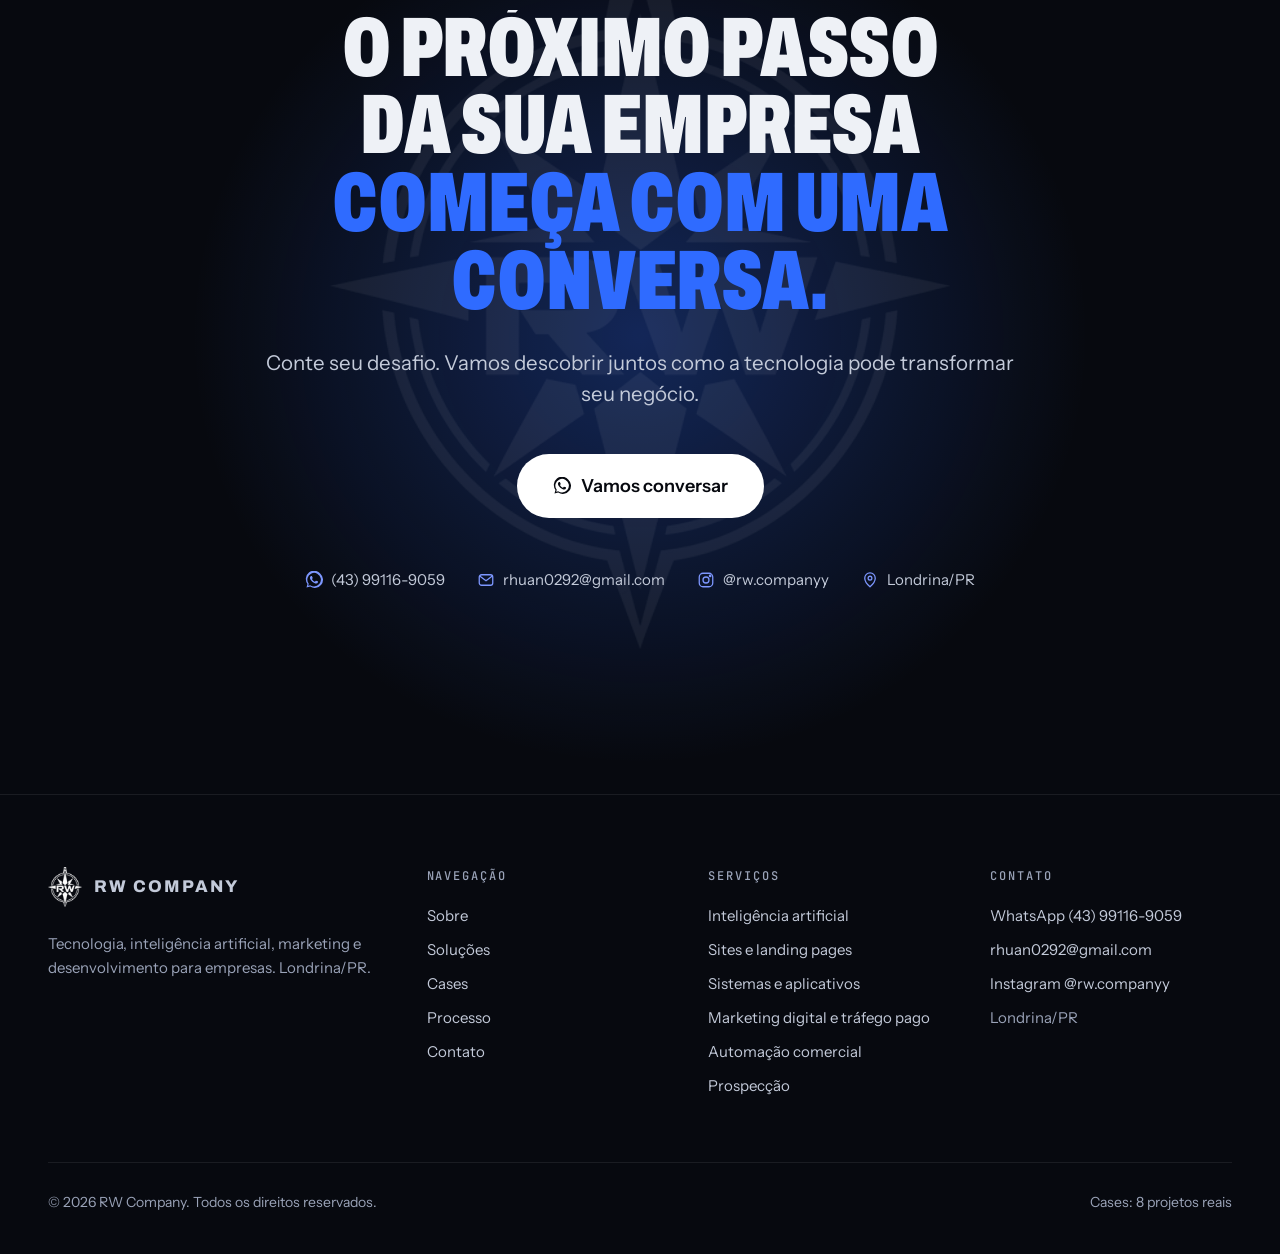
==== commit a24a5c5f: "Redesign do portfolio (v2) Nova home com 9 seções e 8 páginas de case geradas pelo build.py, com ima" ====
--- a/index.html
+++ b/index.html
@@ -1,251 +1,340 @@
-<!DOCTYPE html>
+<!doctype html>
 <html lang="pt-BR">
 <head>
 <meta charset="utf-8">
-<meta name="viewport" content="width=device-width, initial-scale=1">
-<title>RW Company "Tecnologia e Marketing para empresas"</title>
-<meta name="description" content="Marketing, tráfego pago, sites, apps, automações e agentes de IA. Um só time cuidando de tudo. RW Company, Londrina/PR.">
-<meta property="og:title" content="RW Company — Tecnologia e Marketing para empresas">
-<meta property="og:description" content="Marketing, tráfego pago, sites, apps, automações e agentes de IA. Um só time cuidando de tudo.">
+<meta name="viewport" content="width=device-width, initial-scale=1, viewport-fit=cover">
+<title>RW Company | Tecnologia, IA e marketing para empresas</title>
+<meta name="description" content="Unimos tecnologia, inteligência artificial, marketing e desenvolvimento para transformar desafios empresariais em soluções digitais. Londrina/PR.">
+<link rel="canonical" href="https://rwcompany.com.br/">
+<meta name="theme-color" content="#07090F">
+<meta name="color-scheme" content="dark">
 <meta property="og:type" content="website">
-<meta name="theme-color" content="#07090F">
-<link rel="icon" href="assets/logo-white.png">
-<link rel="preconnect" href="https://fonts.googleapis.com">
-<link rel="preconnect" href="https://fonts.gstatic.com" crossorigin>
-<link href="https://fonts.googleapis.com/css2?family=Archivo:wdth,wght@62..125,300..900&family=Instrument+Sans:wght@400;500;600;700&family=JetBrains+Mono:wght@400;500&display=swap" rel="stylesheet">
-<link rel="stylesheet" href="styles.css">
+<meta property="og:locale" content="pt_BR">
+<meta property="og:site_name" content="RW Company">
+<meta property="og:title" content="RW Company | Tecnologia, IA e marketing para empresas">
+<meta property="og:description" content="Unimos tecnologia, inteligência artificial, marketing e desenvolvimento para transformar desafios empresariais em soluções digitais. Londrina/PR.">
+<meta property="og:url" content="https://rwcompany.com.br/">
+<meta property="og:image" content="https://rwcompany.com.br/assets/img/og.png">
+<meta property="og:image:width" content="1200">
+<meta property="og:image:height" content="630">
+<meta name="twitter:card" content="summary_large_image">
+<link rel="icon" href="assets/img/favicon-32.png" sizes="32x32" type="image/png">
+<link rel="apple-touch-icon" href="assets/img/apple-touch-icon.png">
+<link rel="manifest" href="site.webmanifest">
+<link rel="preload" href="assets/fonts/archivo-display.woff2" as="font" type="font/woff2" crossorigin>
+<link rel="preload" href="assets/fonts/instrument-sans.woff2" as="font" type="font/woff2" crossorigin>
+<link rel="stylesheet" href="assets/css/site.min.css">
+<script type="application/ld+json">[{"@context": "https://schema.org", "@type": "ProfessionalService", "name": "RW Company", "url": "https://rwcompany.com.br/", "logo": "https://rwcompany.com.br/assets/img/icon-512.png", "image": "https://rwcompany.com.br/assets/img/og.png", "description": "Tecnologia, inteligência artificial, marketing e desenvolvimento para empresas.", "telephone": "+55-43-99116-9059", "email": "rhuan0292@gmail.com", "address": {"@type": "PostalAddress", "addressLocality": "Londrina", "addressRegion": "PR", "addressCountry": "BR"}, "areaServed": "BR", "sameAs": ["https://instagram.com/rw.companyy"]}, {"@context": "https://schema.org", "@type": "WebSite", "name": "RW Company", "url": "https://rwcompany.com.br/", "inLanguage": "pt-BR"}]</script>
 </head>
 <body>
-
+<svg width="0" height="0" style="position:absolute" aria-hidden="true"><symbol id="i-arrow" viewBox="0 0 24 24" fill="none" stroke="currentColor" stroke-width="1.7" stroke-linecap="round" stroke-linejoin="round"><path d="M5 12h14M13 6l6 6-6 6"/></symbol><symbol id="i-play" viewBox="0 0 24 24" fill="none" stroke="currentColor" stroke-width="1.7" stroke-linecap="round" stroke-linejoin="round"><path d="M7 4.5v15l13-7.5z" fill="currentColor" stroke="none"/></symbol><symbol id="i-close" viewBox="0 0 24 24" fill="none" stroke="currentColor" stroke-width="1.7" stroke-linecap="round" stroke-linejoin="round"><path d="M6 6l12 12M18 6L6 18"/></symbol><symbol id="i-spark" viewBox="0 0 24 24" fill="none" stroke="currentColor" stroke-width="1.7" stroke-linecap="round" stroke-linejoin="round"><path d="M12 3v4M12 17v4M3 12h4M17 12h4M6.3 6.3l2.5 2.5M15.2 15.2l2.5 2.5M6.3 17.7l2.5-2.5M15.2 8.8l2.5-2.5"/></symbol><symbol id="i-bot" viewBox="0 0 24 24" fill="none" stroke="currentColor" stroke-width="1.7" stroke-linecap="round" stroke-linejoin="round"><rect x="4" y="7" width="16" height="12" rx="4"/><path d="M12 3v4M9 13h.01M15 13h.01M9.5 16h5"/></symbol><symbol id="i-browser" viewBox="0 0 24 24" fill="none" stroke="currentColor" stroke-width="1.7" stroke-linecap="round" stroke-linejoin="round"><rect x="3" y="4" width="18" height="16" rx="3"/><path d="M3 9h18M7 6.5h.01M10 6.5h.01"/></symbol><symbol id="i-app" viewBox="0 0 24 24" fill="none" stroke="currentColor" stroke-width="1.7" stroke-linecap="round" stroke-linejoin="round"><rect x="6" y="2.5" width="12" height="19" rx="3"/><path d="M10 18.5h4"/><path d="M9 7h6M9 10.5h6M9 14h3"/></symbol><symbol id="i-megaphone" viewBox="0 0 24 24" fill="none" stroke="currentColor" stroke-width="1.7" stroke-linecap="round" stroke-linejoin="round"><path d="M4 10v4a1 1 0 0 0 1 1h2l5 4V5L7 9H5a1 1 0 0 0-1 1z"/><path d="M16 8.5a5 5 0 0 1 0 7M18.5 6a8.5 8.5 0 0 1 0 12"/></symbol><symbol id="i-flow" viewBox="0 0 24 24" fill="none" stroke="currentColor" stroke-width="1.7" stroke-linecap="round" stroke-linejoin="round"><circle cx="6" cy="6" r="2.5"/><circle cx="18" cy="18" r="2.5"/><circle cx="18" cy="6" r="2.5"/><path d="M8.5 6h7M18 8.5v7M7.8 7.8l8.4 8.4"/></symbol><symbol id="i-radar" viewBox="0 0 24 24" fill="none" stroke="currentColor" stroke-width="1.7" stroke-linecap="round" stroke-linejoin="round"><circle cx="12" cy="12" r="9"/><circle cx="12" cy="12" r="5"/><path d="M12 12l6-6"/><circle cx="12" cy="12" r="1.2" fill="currentColor"/></symbol><symbol id="i-compass" viewBox="0 0 24 24" fill="none" stroke="currentColor" stroke-width="1.7" stroke-linecap="round" stroke-linejoin="round"><circle cx="12" cy="12" r="9"/><path d="M15.5 8.5l-2 5-5 2 2-5z"/></symbol><symbol id="i-target" viewBox="0 0 24 24" fill="none" stroke="currentColor" stroke-width="1.7" stroke-linecap="round" stroke-linejoin="round"><circle cx="12" cy="12" r="9"/><circle cx="12" cy="12" r="5"/><circle cx="12" cy="12" r="1.5"/></symbol><symbol id="i-layers" viewBox="0 0 24 24" fill="none" stroke="currentColor" stroke-width="1.7" stroke-linecap="round" stroke-linejoin="round"><path d="M12 3l9 5-9 5-9-5z"/><path d="M3 13l9 5 9-5"/></symbol><symbol id="i-chart" viewBox="0 0 24 24" fill="none" stroke="currentColor" stroke-width="1.7" stroke-linecap="round" stroke-linejoin="round"><path d="M4 20V10M10 20V4M16 20v-7M22 20H2"/></symbol><symbol id="i-clock" viewBox="0 0 24 24" fill="none" stroke="currentColor" stroke-width="1.7" stroke-linecap="round" stroke-linejoin="round"><circle cx="12" cy="12" r="9"/><path d="M12 7v5l3 2"/></symbol><symbol id="i-filter" viewBox="0 0 24 24" fill="none" stroke="currentColor" stroke-width="1.7" stroke-linecap="round" stroke-linejoin="round"><path d="M4 5h16l-6 7v6l-4 2v-8z"/></symbol><symbol id="i-link" viewBox="0 0 24 24" fill="none" stroke="currentColor" stroke-width="1.7" stroke-linecap="round" stroke-linejoin="round"><path d="M10 14a4 4 0 0 0 5.7 0l3-3a4 4 0 0 0-5.7-5.7l-1 1"/><path d="M14 10a4 4 0 0 0-5.7 0l-3 3a4 4 0 0 0 5.7 5.7l1-1"/></symbol><symbol id="i-repeat" viewBox="0 0 24 24" fill="none" stroke="currentColor" stroke-width="1.7" stroke-linecap="round" stroke-linejoin="round"><path d="M4 9a7 7 0 0 1 12-3l2 2M20 15a7 7 0 0 1-12 3l-2-2"/><path d="M18 3v5h-5M6 21v-5h5"/></symbol><symbol id="i-scale" viewBox="0 0 24 24" fill="none" stroke="currentColor" stroke-width="1.7" stroke-linecap="round" stroke-linejoin="round"><path d="M4 17l5-5 4 4 7-7"/><path d="M15 9h5v5"/></symbol><symbol id="i-handshake" viewBox="0 0 24 24" fill="none" stroke="currentColor" stroke-width="1.7" stroke-linecap="round" stroke-linejoin="round"><path d="M3 12l4-4 4 2 3-2 3 1 4 3"/><path d="M7 14l3 3c.8.8 2 .8 2.8 0l4.2-4.2"/><path d="M3 12l3 3M21 12l-3 3"/></symbol><symbol id="i-puzzle" viewBox="0 0 24 24" fill="none" stroke="currentColor" stroke-width="1.7" stroke-linecap="round" stroke-linejoin="round"><path d="M9 3h3a2 2 0 1 1 4 0h3v6a2 2 0 1 0 0 4v6h-6a2 2 0 1 0-4 0H3v-6a2 2 0 1 1 0-4V3z"/></symbol><symbol id="i-whatsapp" viewBox="0 0 24 24" fill="none" stroke="currentColor" stroke-width="1.7" stroke-linecap="round" stroke-linejoin="round"><path d="M20.5 3.5A11 11 0 0 0 3.3 17.2L2 22l4.9-1.3A11 11 0 0 0 20.5 3.5zm-8.5 17a9 9 0 0 1-4.6-1.3l-.3-.2-2.9.8.8-2.8-.2-.3a9 9 0 1 1 7.2 3.8zm5-6.7c-.3-.1-1.6-.8-1.9-.9-.3-.1-.4-.1-.6.1l-.9 1.1c-.2.2-.3.2-.6.1a7.3 7.3 0 0 1-3.6-3.2c-.3-.5.3-.4.8-1.4.1-.2 0-.3 0-.5l-.9-2c-.2-.5-.4-.4-.6-.4h-.5a1 1 0 0 0-.7.3 3 3 0 0 0-.9 2.2 5.2 5.2 0 0 0 1.1 2.8 11.9 11.9 0 0 0 4.6 4c1.7.7 2.3.8 3.1.7.5-.1 1.6-.7 1.8-1.3.2-.6.2-1.2.2-1.3-.1-.1-.3-.2-.6-.3z" fill="currentColor" stroke="none"/></symbol><symbol id="i-instagram" viewBox="0 0 24 24" fill="none" stroke="currentColor" stroke-width="1.7" stroke-linecap="round" stroke-linejoin="round"><rect x="3" y="3" width="18" height="18" rx="5"/><circle cx="12" cy="12" r="4"/><circle cx="17.5" cy="6.5" r="1" fill="currentColor"/></symbol><symbol id="i-mail" viewBox="0 0 24 24" fill="none" stroke="currentColor" stroke-width="1.7" stroke-linecap="round" stroke-linejoin="round"><rect x="3" y="5" width="18" height="14" rx="3"/><path d="M4 7l8 6 8-6"/></symbol><symbol id="i-pin" viewBox="0 0 24 24" fill="none" stroke="currentColor" stroke-width="1.7" stroke-linecap="round" stroke-linejoin="round"><path d="M12 21s-7-6.2-7-11.5a7 7 0 0 1 14 0C19 14.8 12 21 12 21z"/><circle cx="12" cy="9.5" r="2.5"/></symbol></svg>
+<a class="skip" href="#conteudo">Pular para o conteúdo</a>
+<div class="progress" aria-hidden="true"></div>
 <header class="header">
   <div class="container header__inner">
-    <a href="#topo" class="brand">
-      <img src="assets/logo-white.png" alt="" onerror="this.remove()">
-      <span>RW COMPANY</span>
-    </a>
-    <nav class="nav">
-      <a href="#servicos">Serviços</a>
-      <a href="#cases">Cases</a>
-      <a href="#processo">Processo</a>
-      <a class="btn btn--primary btn--sm" data-wa target="_blank" rel="noopener">Falar no WhatsApp</a>
+    <a class="brand" href="#topo" aria-label="RW Company, página inicial"><img src="assets/img/logo-48.webp" srcset="assets/img/logo-96.webp 2x" width="34" height="40" alt=""><span>RW COMPANY</span></a>
+    <button class="menu-btn" type="button" aria-expanded="false" aria-controls="nav" aria-label="Abrir menu"><span></span></button>
+    <nav class="nav" id="nav" aria-label="Principal">
+      <a class="nav__link" href="#sobre">Sobre</a><a class="nav__link" href="#solucoes">Soluções</a><a class="nav__link" href="#cases">Cases</a><a class="nav__link" href="#ia">IA</a><a class="nav__link" href="#processo">Processo</a>
+      <a class="btn btn--primary btn--sm" href="https://wa.me/5543991169059?text=Ol%C3%A1%21%20Vim%20pelo%20site%20da%20RW%20Company%20e%20quero%20conversar%20sobre%20meu%20neg%C3%B3cio." target="_blank" rel="noopener">Fale com um especialista</a>
     </nav>
   </div>
 </header>
 
-<main>
-  <section id="topo" class="container hero">
-    <img class="hero__mark" src="assets/logo-white.png" alt="" onerror="this.remove()">
-    <div class="eyebrow">TECNOLOGIA · MARKETING · CRESCIMENTO · LONDRINA/PR</div>
-    <h1 class="display hero__title">Sua empresa precisa <span class="accent">vender.</span> A gente cuida do resto.</h1>
-    <p class="hero__lead">Marketing, tráfego pago, sites, apps, automações e agentes de IA. Um só time cuidando de tudo, do primeiro post ao último lead fechado.</p>
-    <div class="hero__actions">
-      <a class="btn btn--primary" data-wa target="_blank" rel="noopener">Chamar no WhatsApp →</a>
-      <a class="btn btn--ghost" href="#cases">Ver cases</a>
-    </div>
-  </section>
-
-  <div class="stats">
-    <div class="stats__grid">
-      <div class="stat">
-        <div class="stat__value">+41%</div>
-        <div class="stat__label">seguidores em 7 dias · Aurora Sobremesas</div>
-      </div>
-      <div class="stat">
-        <div class="stat__value">24h</div>
-        <div class="stat__label">agente de IA atendendo · Truberpell</div>
-      </div>
-      <div class="stat">
-        <div class="stat__value">2 apps</div>
-        <div class="stat__label">próprios, prontos para uso</div>
-      </div>
-    </div>
-  </div>
-
-  <section id="servicos" class="container section">
-    <div class="section__head">
-      <h2 class="display section__title">O que nós fazemos</h2>
-      <p class="section__aside">Você não precisa contratar cinco fornecedores. Estratégia, execução e tecnologia no mesmo lugar.</p>
-    </div>
-    <div class="services">
-      <div class="service">
-        <div class="service__n">01</div>
-        <div class="service__t">Marketing &amp; redes sociais</div>
-        <div class="service__d">Posicionamento, conteúdo e gestão de perfil para sua marca ser lembrada — e escolhida.</div>
-      </div>
-      <div class="service">
-        <div class="service__n">02</div>
-        <div class="service__t">Tráfego pago</div>
-        <div class="service__d">Campanhas no Meta e Google focadas em lead e venda, não em curtida.</div>
-      </div>
-      <div class="service">
-        <div class="service__n">03</div>
-        <div class="service__t">Sites &amp; landing pages</div>
-        <div class="service__d">Sites rápidos e profissionais, feitos para transformar visita em contato.</div>
-      </div>
-      <div class="service">
-        <div class="service__n">04</div>
-        <div class="service__t">Apps sob medida</div>
-        <div class="service__d">Aplicativos para organizar a operação: estoque, financeiro, prospecção e o que seu negócio precisar.</div>
-      </div>
-      <div class="service">
-        <div class="service__n">05</div>
-        <div class="service__t">Automações</div>
-        <div class="service__d">Processos repetitivos rodando sozinhos, integrados ao seu CRM e às ferramentas que você já usa.</div>
-      </div>
-      <div class="service">
-        <div class="service__n">06</div>
-        <div class="service__t">Agentes de IA</div>
-        <div class="service__d">Atendimento 24h no WhatsApp que qualifica leads, faz orçamento e gera link de pagamento.</div>
-      </div>
-    </div>
-  </section>
-
-  <section id="cases" class="container section section--flush-top">
-    <h2 class="display section__title section__title--spaced">Cases &amp; resultados</h2>
-
-    <div class="cases">
-      <article class="case case--featured">
-        <div class="case__feature-body">
-          <div class="tags">
-            <span class="tag">MARKETING</span>
-            <span class="tag">REDES SOCIAIS</span>
-            <span class="tag tag--accent">EM ANDAMENTO</span>
-          </div>
-          <h3 class="case__feature-title">Aurora Sobremesas</h3>
-          <div class="growth">
-            <span class="display growth__from">1.700</span>
-            <span class="growth__arrow">→</span>
-            <span class="display growth__to">2.400</span>
-          </div>
-          <p class="case__feature-text">Seguidores no Instagram em apenas 1 semana de trabalho. Conteúdo, posicionamento e gestão de perfil assumidos do zero.</p>
+<main id="conteudo">
+
+  <!-- 1. HERO -->
+  <section class="hero" id="topo" aria-labelledby="hero-title">
+    <div class="hero__bg" aria-hidden="true"></div>
+    <div class="hero__grid" aria-hidden="true"></div>
+    <video class="hero__video" muted loop playsinline preload="none" aria-hidden="true" tabindex="-1">
+      <source data-src="assets/video/hero-loop.webm" type="video/webm"><source data-src="assets/video/hero-loop.mp4" type="video/mp4">
+    </video>
+    <div class="hero__shade" aria-hidden="true"></div>
+    <svg class="hero__orbit" viewBox="0 0 400 400" aria-hidden="true"><circle cx="200" cy="200" r="196"/><circle class="dash" cx="200" cy="200" r="150"/><circle cx="200" cy="200" r="96"/></svg>
+    <div class="container">
+      <div class="hero__content">
+        <p class="eyebrow hero-in" style="--i:0">Tecnologia · IA · Marketing · Londrina/PR</p>
+        <h1 class="hero__title display h-hero" id="hero-title">
+          <span class="mask"><span style="--i:1">O futuro do</span></span>
+          <span class="mask"><span style="--i:2">seu negócio</span></span>
+          <span class="mask"><span style="--i:3">começa <span class="accent">aqui.</span></span></span>
+        </h1>
+        <p class="lead hero-in" style="--i:5">Unimos tecnologia, inteligência artificial, marketing e desenvolvimento para transformar desafios empresariais em soluções digitais.</p>
+        <div class="hero__actions hero-in" style="--i:6">
+          <a class="btn btn--primary btn--lg" href="#cases">Conheça nossos projetos <svg class="arrow" aria-hidden="true"><use href="#i-arrow"/></svg></a>
+          <a class="btn btn--ghost btn--lg" href="https://wa.me/5543991169059?text=Ol%C3%A1%21%20Vim%20pelo%20site%20da%20RW%20Company%20e%20quero%20conversar%20sobre%20meu%20neg%C3%B3cio." target="_blank" rel="noopener">Fale com um especialista</a>
         </div>
-        <div class="case__stage case__stage--featured">
-          <div class="phone phone--lg">
-            <div class="slot slot--contain" data-placeholder="Print do Instagram da Aurora">
-              <img src="assets/cases/aurora.webp" alt="Perfil da Aurora Sobremesas no Instagram" loading="lazy" onerror="this.remove()">
+        <button class="hero__play hero-in" style="--i:7" type="button" data-open-video><span class="hero__play-ico"><svg aria-hidden="true"><use href="#i-play"/></svg></span>Assista ao nosso vídeo · 56 s</button>
+      </div>
+    </div>
+    <div class="hero__proof hero-in" style="--i:8" aria-label="Resultados reais">
+      <div class="chip-proof"><b>+41%</b><span>seguidores em 7 dias<br>Aurora Sobremesas</span></div>
+      <div class="chip-proof"><b>24h</b><span>agente de IA atendendo<br>Truberpell</span></div>
+    </div>
+    <a class="scroll-cue" href="#sobre" aria-label="Role para a próxima seção"><span>ROLE</span><i></i></a>
+  </section>
+
+  <!-- 2. QUEM SOMOS -->
+  <section class="section" id="sobre" aria-labelledby="sobre-title">
+    <div class="container about">
+      <div class="about__text">
+        <p class="eyebrow" data-reveal>Quem somos</p>
+        <h2 class="display h-section about__title mask-group" id="sobre-title">
+          <span class="mask"><span style="--i:0">Mais que</span></span><span class="mask"><span style="--i:1">tecnologia.</span></span>
+        </h2>
+        <p class="lead" data-reveal><strong style="color:#fff;font-weight:600">Soluções que fazem negócios evoluírem.</strong> A RW Company é a parceira de transformação digital de empresas que querem vender mais e trabalhar melhor.</p>
+        <p class="muted" data-reveal style="--i:1">Você não precisa contratar cinco fornecedores. Estratégia, execução e tecnologia ficam no mesmo time, do primeiro post ao último lead fechado.</p>
+        <div class="about__stats" data-reveal style="--i:2">
+          <div><b>8</b><span>projetos reais neste portfólio</span></div>
+          <div><b>3</b><span>canais de atendimento com IA:<br>WhatsApp, Instagram e site</span></div>
+        </div>
+      </div>
+      <div class="pillars">
+        <article class="pillar" data-reveal style="--i:0"><svg aria-hidden="true"><use href="#i-puzzle"/></svg><h3>Soluções personalizadas</h3><p>Sites, sistemas e apps feitos para a operação de cada cliente.</p></article>
+        <article class="pillar" data-reveal style="--i:1"><svg aria-hidden="true"><use href="#i-bot"/></svg><h3>Inteligência artificial e automação</h3><p>Agentes que atendem, qualificam e orçam; processos que rodam sozinhos.</p></article>
+        <article class="pillar" data-reveal style="--i:2"><svg aria-hidden="true"><use href="#i-megaphone"/></svg><h3>Marketing e posicionamento</h3><p>Conteúdo, redes sociais e tráfego pago para a marca ser escolhida.</p></article>
+        <article class="pillar" data-reveal style="--i:3"><svg aria-hidden="true"><use href="#i-chart"/></svg><h3>Tecnologia nos processos comerciais</h3><p>Prospecção, CRM e orçamento conectados para vender com menos esforço.</p></article>
+      </div>
+    </div>
+  </section>
+
+  <!-- 3. SOLUÇÕES -->
+  <section class="section" id="solucoes" aria-labelledby="sol-title" style="padding-bottom:0">
+    <div class="container">
+      <div class="sec-head">
+        <div><p class="eyebrow" data-reveal>Nossas soluções</p><h2 class="display h-section mask-group" id="sol-title"><span class="mask"><span>O que nós fazemos</span></span></h2></div>
+        <p class="lead" data-reveal>Seis frentes que se conectam. Você escolhe por onde começar.</p>
+      </div>
+      <div class="bento">
+        <article class="tile tile--ia" data-reveal style="--i:0">
+        <span class="tile__ico"><svg aria-hidden="true"><use href="#i-bot"/></svg></span><div class="tile__art" aria-hidden="true"><div class="mini-bubble mini-bubble--me">Vocês fazem placas personalizadas?</div><div class="mini-bubble">Fazemos sim, sob medida. Você precisa de quantas unidades?</div><div class="mini-bubble mini-bubble--me">10 unidades, por favor</div><div class="mini-bubble mini-bubble--typing"><i></i><i></i><i></i></div></div>
+        <h3 class="h-card">Inteligência artificial e agentes de IA</h3><p>Agentes que atendem no WhatsApp e no Instagram, qualificam leads, fazem orçamento e geram link de pagamento.</p><p class="tile__benefit">Atendimento que não para e leads que chegam prontos.</p>
+      </article><article class="tile tile--sites" data-reveal style="--i:1">
+        <span class="tile__ico"><svg aria-hidden="true"><use href="#i-browser"/></svg></span><div class="tile__art" aria-hidden="true"><img src="assets/img/horizonte-site-640.webp" width="640" height="400" alt="" loading="lazy" decoding="async"></div>
+        <h3 class="h-card">Sites e landing pages</h3><p>Sites rápidos e profissionais, feitos para transformar visita em contato.</p><p class="tile__benefit">Sua empresa apresentada com a credibilidade que ela tem.</p>
+      </article><article class="tile " data-reveal style="--i:2">
+        <span class="tile__ico"><svg aria-hidden="true"><use href="#i-megaphone"/></svg></span>
+        <h3 class="h-card">Marketing digital, publicidade e tráfego pago</h3><p>Posicionamento, conteúdo, gestão de perfil e campanhas no Meta e no Google focadas em lead e venda, não em curtida.</p><p class="tile__benefit">Marca lembrada e escolhida.</p>
+      </article><article class="tile " data-reveal style="--i:0">
+        <span class="tile__ico"><svg aria-hidden="true"><use href="#i-flow"/></svg></span>
+        <h3 class="h-card">Automação comercial</h3><p>Processos repetitivos rodando sozinhos, integrados ao seu CRM e às ferramentas que você já usa.</p><p class="tile__benefit">Sua equipe livre para o que importa.</p>
+      </article><article class="tile tile--sistemas" data-reveal style="--i:1">
+        <span class="tile__ico"><svg aria-hidden="true"><use href="#i-app"/></svg></span>
+        <h3 class="h-card">Sistemas e aplicativos personalizados</h3><p>Aplicativos para organizar a operação: estoque, financeiro, vendas e o que o seu negócio precisar.</p><p class="tile__benefit">Processos organizados, menos planilha solta.</p>
+      </article><article class="tile tile--prospec" data-reveal style="--i:2">
+        <span class="tile__ico"><svg aria-hidden="true"><use href="#i-radar"/></svg></span>
+        <h3 class="h-card">Prospecção e soluções de vendas</h3><p>Ferramentas que encontram empresas no Google com telefone e endereço para a sua equipe comercial abordar.</p><p class="tile__benefit">Mais oportunidades entrando no funil.</p>
+      </article>
+      </div>
+    </div>
+    <div class="container connector" aria-hidden="true">
+      <svg viewBox="0 0 1000 200" preserveAspectRatio="none">
+        <defs><linearGradient id="cgrad" x1="0" y1="0" x2="0" y2="1"><stop offset="0" stop-color="#7d97ff" stop-opacity="0"/><stop offset="1" stop-color="#7d97ff"/></linearGradient></defs>
+        <path style="--i:0;--len:620" d="M125 0 C125 120 500 80 500 200"/>
+        <path style="--i:1;--len:520" d="M375 0 C375 110 500 90 500 200"/>
+        <path style="--i:1;--len:520" d="M625 0 C625 110 500 90 500 200"/>
+        <path style="--i:0;--len:620" d="M875 0 C875 120 500 80 500 200"/>
+      </svg>
+      <span class="node"><img src="assets/img/logo-96.webp" width="30" height="35" alt=""></span>
+    </div>
+  </section>
+
+  <!-- 4. PORTFÓLIO -->
+  <section class="section" id="cases" aria-labelledby="cases-title" style="padding-top:clamp(56px,7vw,96px)">
+    <div class="container">
+      <div class="sec-head">
+        <div><p class="eyebrow" data-reveal>Portfólio</p><h2 class="display h-section mask-group" id="cases-title"><span class="mask"><span style="--i:0">Projetos reais.</span></span><span class="mask"><span style="--i:1" class="accent">Soluções que fazem a diferença.</span></span></h2></div>
+      </div>
+      <div class="filters" role="group" aria-label="Filtrar projetos">
+        <button class="filter" type="button" data-filter="all" aria-pressed="true">Todos</button><button class="filter" type="button" data-filter="marketing" aria-pressed="false">Marketing</button><button class="filter" type="button" data-filter="sites" aria-pressed="false">Sites</button><button class="filter" type="button" data-filter="ia" aria-pressed="false">Agentes de IA</button><button class="filter" type="button" data-filter="apps" aria-pressed="false">Apps e sistemas</button>
+      </div>
+      <p class="sr-only" id="filter-status" aria-live="polite"></p>
+      <div class="cases">
+        <article class="case case--wide" data-cat="marketing" data-reveal style="--i:0">
+  <div class="case__media"><div class="device-phone"><picture><source type="image/avif" srcset="assets/img/aurora-472.avif 472w" sizes="(max-width: 680px) 50vw, 230px"><source type="image/webp" srcset="assets/img/aurora-472.webp 472w" sizes="(max-width: 680px) 50vw, 230px"><img src="assets/img/aurora-472.webp" width="472" height="1024" alt="Perfil real da Aurora Sobremesas no Instagram" loading="lazy" decoding="async"></picture></div></div>
+  <div class="case__body">
+    <p class="case__kicker">Marketing · Redes sociais</p>
+    <h3 class="case__title h-card"><a class="case__link" href="cases/aurora-sobremesas/">Aurora Sobremesas</a></h3>
+    <p class="case__text">Conteúdo, posicionamento e gestão do Instagram de uma confeitaria de Londrina, assumidos do zero.</p>
+    <div class="case__more"><span class="case__result">+41% em 7 dias</span><span class="case__cta">Ver case <svg aria-hidden="true"><use href="#i-arrow"/></svg></span></div>
+  </div>
+</article><article class="case case--wide" data-cat="sites ia" data-reveal style="--i:1">
+  <span class="badge-new">NOVO</span><div class="case__media"><div class="device-browser"><div class="device-browser__bar" aria-hidden="true"><i></i><i></i><i></i></div><picture><source type="image/avif" srcset="assets/img/horizonte-site-640.avif 640w, assets/img/horizonte-site-1200.avif 1200w" sizes="(max-width: 680px) 90vw, 33vw"><source type="image/webp" srcset="assets/img/horizonte-site-640.webp 640w, assets/img/horizonte-site-1200.webp 1200w" sizes="(max-width: 680px) 90vw, 33vw"><img src="assets/img/horizonte-site-1200.webp" width="640" height="400" alt="Página inicial da Horizonte 3D Print" loading="lazy" decoding="async"></picture></div></div>
+  <div class="case__body">
+    <p class="case__kicker">Landing page · IA</p>
+    <h3 class="case__title h-card"><a class="case__link" href="cases/horizonte-3d/">Horizonte 3D Print</a></h3>
+    <p class="case__text">Site da gráfica 3D com uma ferramenta em que o cliente envia uma foto e vê uma prévia da peça, gerada por IA, antes de pedir orçamento.</p>
+    <div class="case__more"><span class="case__result">Prévia com IA</span><span class="case__cta">Ver case <svg aria-hidden="true"><use href="#i-arrow"/></svg></span></div>
+  </div>
+</article><article class="case" data-cat="ia" data-reveal style="--i:2">
+  <div class="case__media"><div class="device-phone"><img src="assets/img/case-agente-whatsapp-poster.webp" alt="Agente da Truberpell atendendo no WhatsApp" loading="lazy" decoding="async" width="540" height="960"></div></div>
+  <div class="case__body">
+    <p class="case__kicker">Agente de IA · WhatsApp · CRM</p>
+    <h3 class="case__title h-card"><a class="case__link" href="cases/agente-whatsapp-truberpell/">Agente de vendas Truberpell</a></h3>
+    <p class="case__text">Atende no WhatsApp 24h, qualifica leads, gera orçamentos e links de pagamento, integrado ao CRM.</p>
+    <div class="case__more"><span class="case__result">Atendimento 24h</span><span class="case__cta">Ver case <svg aria-hidden="true"><use href="#i-arrow"/></svg></span></div>
+  </div>
+</article><article class="case" data-cat="ia" data-reveal style="--i:0">
+  <div class="case__media"><div class="device-phone"><img src="assets/img/agente-instagram-poster.webp" alt="Gravação do agente respondendo no direct do Instagram" loading="lazy" decoding="async" width="540" height="960"></div></div>
+  <div class="case__body">
+    <p class="case__kicker">Agente de IA · Instagram</p>
+    <h3 class="case__title h-card"><a class="case__link" href="cases/agente-instagram-horizonte/">Agente no direct da Horizonte</a></h3>
+    <p class="case__text">Responde o direct do Instagram, entende o pedido, pergunta quantidade e passa o atendimento para o consultor.</p>
+    <div class="case__more"><span class="case__result">Direct atendido</span><span class="case__cta">Ver case <svg aria-hidden="true"><use href="#i-arrow"/></svg></span></div>
+  </div>
+</article><article class="case" data-cat="sites" data-reveal style="--i:1">
+  <div class="case__media"><div class="device-browser"><div class="device-browser__bar" aria-hidden="true"><i></i><i></i><i></i></div><picture><source type="image/avif" srcset="assets/img/truberpell-site-640.avif 640w, assets/img/truberpell-site-1200.avif 1200w" sizes="(max-width: 680px) 90vw, 33vw"><source type="image/webp" srcset="assets/img/truberpell-site-640.webp 640w, assets/img/truberpell-site-1200.webp 1200w" sizes="(max-width: 680px) 90vw, 33vw"><img src="assets/img/truberpell-site-1200.webp" width="640" height="400" alt="Página inicial do site da Truberpell" loading="lazy" decoding="async"></picture></div></div>
+  <div class="case__body">
+    <p class="case__kicker">Site institucional · E-commerce</p>
+    <h3 class="case__title h-card"><a class="case__link" href="cases/truberpell-site/">Truberpell</a></h3>
+    <p class="case__text">Site completo para a indústria: empresa, produtos, segmentos e canais de contato, com formulário ligado ao CRM.</p>
+    <div class="case__more"><span class="case__result">truberpell.com.br</span><span class="case__cta">Ver case <svg aria-hidden="true"><use href="#i-arrow"/></svg></span></div>
+  </div>
+</article><article class="case" data-cat="apps" data-reveal style="--i:2">
+  <div class="case__media"><div class="device-browser"><div class="device-browser__bar" aria-hidden="true"><i></i><i></i><i></i></div><picture><source type="image/avif" srcset="assets/img/prospec-1002.avif 1002w" sizes="(max-width: 680px) 90vw, 33vw"><source type="image/webp" srcset="assets/img/prospec-1002.webp 1002w" sizes="(max-width: 680px) 90vw, 33vw"><img src="assets/img/prospec-1002.webp" width="1002" height="477" alt="Painel do app de prospecção" loading="lazy" decoding="async"></picture></div></div>
+  <div class="case__body">
+    <p class="case__kicker">App próprio · Prospecção</p>
+    <h3 class="case__title h-card"><a class="case__link" href="cases/prospec/">Prospec: Radar de clientes</a></h3>
+    <p class="case__text">Pesquise “restaurantes em Londrina” e receba os negócios do Google Maps com nome, telefone, endereço e avaliação.</p>
+    <div class="case__more"><span class="case__result">Leads em tempo real</span><span class="case__cta">Ver case <svg aria-hidden="true"><use href="#i-arrow"/></svg></span></div>
+  </div>
+</article><article class="case" data-cat="apps" data-reveal style="--i:0">
+  <div class="case__media"><div class="device-screen"><picture><source type="image/avif" srcset="assets/img/bazar-vendas-462.avif 462w" sizes="(max-width: 680px) 62vw, 300px"><source type="image/webp" srcset="assets/img/bazar-vendas-462.webp 462w" sizes="(max-width: 680px) 62vw, 300px"><img src="assets/img/bazar-vendas-462.webp" width="462" height="532" alt="App de bazar: vendas da semana e últimas vendas" loading="lazy" decoding="async"></picture></div></div>
+  <div class="case__body">
+    <p class="case__kicker">App · Gestão</p>
+    <h3 class="case__title h-card"><a class="case__link" href="cases/bazar/">App de bazar</a></h3>
+    <p class="case__text">Catálogo de peças, vendas e caixa num app de celular que funciona até sem internet.</p>
+    <div class="case__more"><span class="case__result">Funciona offline</span><span class="case__cta">Ver case <svg aria-hidden="true"><use href="#i-arrow"/></svg></span></div>
+  </div>
+</article><article class="case" data-cat="apps" data-reveal style="--i:1">
+  <div class="case__media"><div class="phones-duo"><div class="device-phone"><picture><source type="image/avif" srcset="assets/img/financeiro-dash-390.avif 390w, assets/img/financeiro-dash-780.avif 780w" sizes="(max-width: 680px) 40vw, 190px"><source type="image/webp" srcset="assets/img/financeiro-dash-390.webp 390w, assets/img/financeiro-dash-780.webp 780w" sizes="(max-width: 680px) 40vw, 190px"><img src="assets/img/financeiro-dash-780.webp" width="390" height="844" alt="Telas do app Minhas Finanças com dados ilustrativos" loading="lazy" decoding="async"></picture></div><div class="device-phone"><picture><source type="image/avif" srcset="assets/img/financeiro-previsao-390.avif 390w, assets/img/financeiro-previsao-780.avif 780w" sizes="(max-width: 680px) 40vw, 190px"><source type="image/webp" srcset="assets/img/financeiro-previsao-390.webp 390w, assets/img/financeiro-previsao-780.webp 780w" sizes="(max-width: 680px) 40vw, 190px"><img src="assets/img/financeiro-previsao-780.webp" width="390" height="844" alt="Telas do app Minhas Finanças com dados ilustrativos" loading="lazy" decoding="async"></picture></div></div></div>
+  <div class="case__body">
+    <p class="case__kicker">App · Finanças pessoais</p>
+    <h3 class="case__title h-card"><a class="case__link" href="cases/minhas-financas/">Minhas Finanças</a></h3>
+    <p class="case__text">Controle financeiro no celular: painel do mês, previsão de 12 meses, metas, parcelas e importação de extrato.</p>
+    <div class="case__more"><span class="case__result">Previsão de 12 meses</span><span class="case__cta">Ver case <svg aria-hidden="true"><use href="#i-arrow"/></svg></span></div>
+  </div>
+</article>
+      </div>
+    </div>
+  </section>
+
+  <!-- 5. INTELIGÊNCIA ARTIFICIAL -->
+  <section class="section ia" id="ia" aria-labelledby="ia-title">
+    <div class="container ia__grid">
+      <div class="ia__stage">
+        <div class="tabs" role="tablist" aria-label="Escolha o canal do agente">
+          <button class="tab" role="tab" id="tab-wa" aria-controls="panel-wa" aria-selected="true"><svg aria-hidden="true"><use href="#i-whatsapp"/></svg>WhatsApp</button>
+          <button class="tab" role="tab" id="tab-ig" aria-controls="panel-ig" aria-selected="false" tabindex="-1"><svg aria-hidden="true"><use href="#i-instagram"/></svg>Instagram</button>
+        </div>
+        <div class="phone">
+          <div class="phone__screen">
+            <div class="phone__island" aria-hidden="true"></div>
+            <div class="panel" id="panel-wa" role="tabpanel" aria-labelledby="tab-wa">
+              <div class="wa__head"><span class="wa__avatar"><img src="assets/img/tp-avatar.webp" alt="" width="26" height="26"></span><span><span class="wa__name">Truberpell</span><br><span class="wa__status">online</span></span></div>
+              <div class="wa__chat" aria-live="polite"></div>
+            </div>
+            <div class="panel" id="panel-ig" role="tabpanel" aria-labelledby="tab-ig" hidden>
+              <video muted loop playsinline preload="none" poster="assets/img/agente-instagram-poster.webp" aria-label="Gravação real do agente da Horizonte 3D respondendo no direct do Instagram">
+                <source data-src="assets/video/agente-instagram.webm" type="video/webm"><source data-src="assets/video/agente-instagram.mp4" type="video/mp4">
+              </video>
             </div>
           </div>
         </div>
-      </article>
-
-      <article class="case">
-        <div class="case__media">
-          <div class="slot" data-placeholder="Print do site truberpell.com.br">
-            <img src="assets/cases/truberpell-site.webp" alt="Site institucional da Truberpell" loading="lazy" onerror="this.remove()">
-          </div>
-        </div>
-        <div class="case__body">
-          <div class="case__kicker">SITE INSTITUCIONAL · INDÚSTRIA</div>
-          <h3 class="case__title">Truberpell</h3>
-          <p class="case__text">Site completo para a indústria: apresentação da empresa, produtos e canais de contato.</p>
-          <a class="case__link" href="https://truberpell.com.br" target="_blank" rel="noopener">truberpell.com.br ↗</a>
-        </div>
-      </article>
-
-      <article class="case">
-        <div class="case__media">
-          <div class="slot" data-placeholder="Print de conversa do agente no WhatsApp">
-            <img src="assets/cases/truberpell-agente.webp" alt="Conversa do agente de vendas da Truberpell no WhatsApp" loading="lazy" onerror="this.remove()">
-          </div>
-        </div>
-        <div class="case__body">
-          <div class="case__kicker">AGENTE DE IA · WHATSAPP · CRM</div>
-          <h3 class="case__title">Agente de vendas Truberpell</h3>
-          <p class="case__text">Atende no WhatsApp 24h, qualifica leads, gera orçamentos e links de pagamento — tudo integrado ao CRM da empresa.</p>
-        </div>
-      </article>
-
-      <article class="case">
-        <div class="case__media case__media--tall">
-          <div class="slot" data-placeholder="Tela do app de prospecção">
-            <img src="assets/cases/app-prospeccao.webp" alt="Tela do app de prospecção" loading="lazy" onerror="this.remove()">
-          </div>
-        </div>
-        <div class="case__body">
-          <div class="case__kicker">APP PRÓPRIO · PROSPECÇÃO</div>
-          <h3 class="case__title">App de prospecção</h3>
-          <p class="case__text">Pesquise “restaurantes em Londrina” e receba todos os negócios do Google com endereço e telefone — prontos para disparo direto no WhatsApp.</p>
-        </div>
-      </article>
-
-      <article class="case">
-        <div class="case__stage">
-          <div class="phone">
-            <div class="slot slot--contain" data-placeholder="Tela do app de bazar">
-              <img src="assets/cases/app-bazar.webp" alt="Tela do app de bazar" loading="lazy" onerror="this.remove()">
-            </div>
-          </div>
-        </div>
-        <div class="case__body">
-          <div class="case__kicker">APP PRÓPRIO · GESTÃO</div>
-          <h3 class="case__title">App de bazar</h3>
-          <p class="case__text">Controle de estoque e financeiro em um só lugar, feito para a rotina de quem vende peça por peça.</p>
-        </div>
-      </article>
-    </div>
-  </section>
-
-  <section id="processo" class="process">
-    <div class="container section">
-      <h2 class="display section__title section__title--spaced">Como trabalhamos</h2>
-      <div class="steps">
-        <div class="step">
-          <div class="display step__n">01</div>
-          <div class="step__t">Diagnóstico</div>
-          <div class="step__d">Entendemos seu negócio, seus números e onde estão as oportunidades.</div>
-        </div>
-        <div class="step">
-          <div class="display step__n">02</div>
-          <div class="step__t">Estratégia</div>
-          <div class="step__d">Montamos o plano: canais, ferramentas e metas claras.</div>
-        </div>
-        <div class="step">
-          <div class="display step__n">03</div>
-          <div class="step__t">Execução</div>
-          <div class="step__d">Colocamos tudo no ar — conteúdo, campanhas, site, sistemas.</div>
-        </div>
-        <div class="step">
-          <div class="display step__n">04</div>
-          <div class="step__t">Acompanhamento</div>
-          <div class="step__d">Medimos, ajustamos e reportamos resultado toda semana.</div>
-        </div>
-      </div>
-    </div>
-  </section>
-
-  <section id="contato" class="container section">
-    <div class="cta">
-      <img class="cta__mark" src="assets/logo-white.png" alt="" onerror="this.remove()">
-      <div class="cta__copy">
-        <h2 class="display cta__title">Bora fazer sua empresa crescer?</h2>
-        <p class="cta__text">Conta pra gente o momento do seu negócio. A conversa é rápida e sem compromisso.</p>
-      </div>
-      <div class="cta__side">
-        <a class="btn btn--dark" data-wa target="_blank" rel="noopener">Chamar no WhatsApp →</a>
-        <div class="contact">
-          <a class="contact__phone" data-wa target="_blank" rel="noopener">(43) 99116-9059</a>
-          <a href="mailto:rhuan0292@gmail.com">rhuan0292@gmail.com</a>
-          <a href="https://instagram.com/rw.companyy" target="_blank" rel="noopener">@rw.companyy</a>
-          <span>Londrina — PR</span>
-        </div>
+        <button class="replay" type="button"><svg aria-hidden="true"><use href="#i-repeat"/></svg>Ver a conversa de novo</button>
+        <p class="ia__note">Conversas reais: agente de vendas da Truberpell no WhatsApp e agente da Horizonte 3D no Instagram (gravação acelerada). Dados de clientes ocultos.</p>
+      </div>
+      <script>window.RW_CHAT = [{"from": "me", "html": "oi<small>15:24 <b>✓✓</b></small>", "wait": 700}, {"from": "bot", "html": "Olá! Sou a Elisangela da Truberpell, no que posso te ajudar hoje?<small>15:25</small>", "wait": 1500}, {"from": "me", "html": "preciso de um orçamento de guardanapo folha simples para londrina paraná<small>15:26 <b>✓✓</b></small>", "wait": 900}, {"from": "bot", "html": "Para Londrina/PR, o Guardanapo Truberpell 17x20, folha simples, fica R$ 164,90 por caixa com 6.000 unidades. O pedido mínimo é de 5 caixas; quantas caixas você precisa e qual será o tipo de uso?<small>15:26</small>", "wait": 2600}, {"from": "me", "html": "8 caixas<small>15:27 <b>✓✓</b></small>", "wait": 900}, {"from": "bot", "html": "<span class=\"wa__doc\"><span class=\"wa__pdf\">PDF</span><span>orcamento_43.pdf<br><span style=\"font-size:11.5px;color:#8696a0\">PDF • 112 KB</span></span></span>Segue o orçamento para análise e aprovação.<small>15:28</small>", "wait": 1200}];</script>
+      <div>
+        <p class="eyebrow" data-reveal>Agentes de IA</p>
+        <h2 class="display h-section mask-group" id="ia-title" style="margin-top:16px"><span class="mask"><span style="--i:0">Sua empresa mais inteligente.</span></span><span class="mask"><span style="--i:1" class="accent">Seu tempo mais valioso.</span></span></h2>
+        <ul class="benefits">
+          <li class="benefit" data-reveal style="--i:0"><svg aria-hidden="true"><use href="#i-bot"/></svg><span><b>Atendimento automatizado</b><span>No WhatsApp e no Instagram, com a linguagem da sua empresa.</span></span></li><li class="benefit" data-reveal style="--i:1"><svg aria-hidden="true"><use href="#i-clock"/></svg><span><b>Disponível 24 horas</b><span>Responde de madrugada, no fim de semana e no feriado.</span></span></li><li class="benefit" data-reveal style="--i:0"><svg aria-hidden="true"><use href="#i-filter"/></svg><span><b>Qualificação de leads</b><span>Pergunta o que importa e entrega o contato pronto para a venda.</span></span></li><li class="benefit" data-reveal style="--i:1"><svg aria-hidden="true"><use href="#i-link"/></svg><span><b>Integração comercial</b><span>Orçamento, link de pagamento e registro no CRM.</span></span></li><li class="benefit" data-reveal style="--i:0"><svg aria-hidden="true"><use href="#i-repeat"/></svg><span><b>Menos tarefa repetitiva</b><span>Sua equipe deixa de responder a mesma pergunta o dia inteiro.</span></span></li><li class="benefit" data-reveal style="--i:1"><svg aria-hidden="true"><use href="#i-scale"/></svg><span><b>Escala sem fila</b><span>Atende várias conversas ao mesmo tempo, sem deixar ninguém esperando.</span></span></li>
+        </ul>
+        <a class="btn btn--primary btn--lg" href="https://wa.me/5543991169059?text=Ol%C3%A1%21%20Vim%20pelo%20site%20da%20RW%20Company%20e%20quero%20automatizar%20o%20atendimento%20da%20minha%20empresa." target="_blank" rel="noopener" data-reveal>Quero automatizar minha empresa <svg class="arrow" aria-hidden="true"><use href="#i-arrow"/></svg></a>
+      </div>
+    </div>
+  </section>
+
+  <!-- 6. PROCESSO -->
+  <section class="section" id="processo" aria-labelledby="proc-title">
+    <div class="container">
+      <div class="sec-head">
+        <div><p class="eyebrow" data-reveal>Nosso processo</p><h2 class="display h-section mask-group" id="proc-title"><span class="mask"><span>Da ideia à solução.</span></span></h2></div>
+        <p class="lead" data-reveal>Quatro etapas, com acompanhamento semanal depois que tudo está no ar.</p>
+      </div>
+      <ol class="timeline">
+        <li class="timeline__rail" aria-hidden="true"><span class="timeline__fill"></span></li>
+        <li class="step" data-reveal><span class="step__n" aria-hidden="true">01</span><h3><span class="sr-only">Etapa 01: </span>Entendemos seu negócio</h3><p>Diagnóstico: seus números, sua operação e onde estão as oportunidades.</p></li><li class="step" data-reveal><span class="step__n" aria-hidden="true">02</span><h3><span class="sr-only">Etapa 02: </span>Planejamos a solução</h3><p>Montamos o plano com canais, ferramentas e metas claras.</p></li><li class="step" data-reveal><span class="step__n" aria-hidden="true">03</span><h3><span class="sr-only">Etapa 03: </span>Desenvolvemos a tecnologia</h3><p>Colocamos tudo no ar: conteúdo, campanhas, site, sistemas e agentes de IA.</p></li><li class="step" data-reveal><span class="step__n" aria-hidden="true">04</span><h3><span class="sr-only">Etapa 04: </span>Evoluímos juntos</h3><p>Medimos, ajustamos e reportamos resultado toda semana.</p></li>
+      </ol>
+    </div>
+  </section>
+
+  <!-- 7. RESULTADOS -->
+  <section class="section" id="resultados" aria-labelledby="res-title" style="padding-top:0">
+    <div class="container">
+      <div class="sec-head">
+        <div><p class="eyebrow" data-reveal>Resultados e diferenciais</p><h2 class="display h-section mask-group" id="res-title"><span class="mask"><span>Números de verdade.</span></span></h2></div>
+        <p class="lead" data-reveal>Só publicamos o que está documentado nos projetos.</p>
+      </div>
+      <div class="numbers">
+        <div class="number" data-reveal style="--i:0"><b><span class="accent">+</span><span data-to="41">41</span>%</b><span>seguidores em 7 dias · Aurora Sobremesas</span></div>
+        <div class="number" data-reveal style="--i:1"><b><span data-from="1700" data-to="2400">2.400</span></b><span>seguidores no Instagram da Aurora (eram 1.700)</span></div>
+        <div class="number" data-reveal style="--i:2"><b><span data-to="24">24</span>h</b><span>de atendimento do agente de IA da Truberpell</span></div>
+        <div class="number" data-reveal style="--i:3"><b><span data-to="8">8</span></b><span>projetos reais apresentados neste portfólio</span></div>
+      </div>
+      <div class="diffs">
+        <article class="diff" data-reveal style="--i:0"><svg aria-hidden="true"><use href="#i-puzzle"/></svg><h3>Soluções sob medida</h3><p>Cada projeto parte do problema do cliente, não de um pacote pronto.</p></article><article class="diff" data-reveal style="--i:1"><svg aria-hidden="true"><use href="#i-layers"/></svg><h3>Marketing + tecnologia</h3><p>Estratégia, execução e desenvolvimento no mesmo time.</p></article><article class="diff" data-reveal style="--i:2"><svg aria-hidden="true"><use href="#i-target"/></svg><h3>Orientado ao seu negócio</h3><p>Construímos o que a sua operação precisa para vender e organizar.</p></article><article class="diff" data-reveal style="--i:3"><svg aria-hidden="true"><use href="#i-handshake"/></svg><h3>Atendimento consultivo</h3><p>Conversa direta com quem desenvolve, do diagnóstico ao acompanhamento.</p></article>
+      </div>
+    </div>
+  </section>
+
+  <!-- 8. CTA FINAL -->
+  <section class="final" id="contato" aria-labelledby="cta-title">
+    <img class="final__mark" src="assets/img/logo-480.webp" width="480" height="563" alt="" loading="lazy" decoding="async">
+    <div class="container">
+      <p class="eyebrow" data-reveal>Vamos conversar</p>
+      <h2 class="display h-section final__title mask-group" id="cta-title"><span class="mask"><span style="--i:0">O próximo passo</span></span><span class="mask"><span style="--i:1">da sua empresa</span></span><span class="mask"><span style="--i:2" class="accent">começa com uma conversa.</span></span></h2>
+      <p class="lead" data-reveal>Conte seu desafio. Vamos descobrir juntos como a tecnologia pode transformar seu negócio.</p>
+      <div class="final__actions" data-reveal>
+        <a class="btn btn--light btn--lg" href="https://wa.me/5543991169059?text=Ol%C3%A1%21%20Vim%20pelo%20site%20da%20RW%20Company%20e%20quero%20conversar%20sobre%20meu%20neg%C3%B3cio." target="_blank" rel="noopener"><svg aria-hidden="true"><use href="#i-whatsapp"/></svg>Vamos conversar</a>
+      </div>
+      <div class="final__contacts" data-reveal>
+        <a href="https://wa.me/5543991169059?text=Ol%C3%A1%21%20Vim%20pelo%20site%20da%20RW%20Company%20e%20quero%20conversar%20sobre%20meu%20neg%C3%B3cio." target="_blank" rel="noopener"><svg aria-hidden="true"><use href="#i-whatsapp"/></svg>(43) 99116-9059</a>
+        <a href="mailto:rhuan0292@gmail.com"><svg aria-hidden="true"><use href="#i-mail"/></svg>rhuan0292@gmail.com</a>
+        <a href="https://instagram.com/rw.companyy" target="_blank" rel="noopener"><svg aria-hidden="true"><use href="#i-instagram"/></svg>@rw.companyy</a>
+        <span style="display:inline-flex;align-items:center;gap:8px;min-height:44px"><svg aria-hidden="true"><use href="#i-pin"/></svg>Londrina/PR</span>
       </div>
     </div>
   </section>
 </main>
-
-<footer class="container footer">
-  <span>© 2026 RW Company</span>
-  <span class="mono">TECNOLOGIA PARA VOCÊ</span>
+<footer class="footer">
+  <div class="container">
+    <div class="footer__grid">
+      <div class="footer__brand">
+        <a class="brand" href="#topo"><img src="assets/img/logo-48.webp" srcset="assets/img/logo-96.webp 2x" width="34" height="40" alt=""><span>RW COMPANY</span></a>
+        <p>Tecnologia, inteligência artificial, marketing e desenvolvimento para empresas. Londrina/PR.</p>
+      </div>
+      <div><h2>Navegação</h2><ul>
+        <li><a href="#sobre">Sobre</a></li><li><a href="#solucoes">Soluções</a></li><li><a href="#cases">Cases</a></li>
+        <li><a href="#processo">Processo</a></li><li><a href="#contato">Contato</a></li></ul></div>
+      <div><h2>Serviços</h2><ul><li><a href="#solucoes">Inteligência artificial</a></li><li><a href="#solucoes">Sites e landing pages</a></li><li><a href="#solucoes">Sistemas e aplicativos</a></li><li><a href="#solucoes">Marketing digital e tráfego pago</a></li><li><a href="#solucoes">Automação comercial</a></li><li><a href="#solucoes">Prospecção</a></li></ul></div>
+      <div><h2>Contato</h2><ul>
+        <li><a href="https://wa.me/5543991169059?text=Ol%C3%A1%21%20Vim%20pelo%20site%20da%20RW%20Company%20e%20quero%20conversar%20sobre%20meu%20neg%C3%B3cio." target="_blank" rel="noopener">WhatsApp (43) 99116-9059</a></li>
+        <li><a href="mailto:rhuan0292@gmail.com">rhuan0292@gmail.com</a></li>
+        <li><a href="https://instagram.com/rw.companyy" target="_blank" rel="noopener">Instagram @rw.companyy</a></li>
+        <li><span class="muted">Londrina/PR</span></li></ul></div>
+    </div>
+    <div class="footer__bottom"><span>© 2026 RW Company. Todos os direitos reservados.</span><span>Cases: 8 projetos reais</span></div>
+  </div>
 </footer>
-
-<a class="wa-float" data-wa target="_blank" rel="noopener">
-  <span class="wa-float__dot"></span>WhatsApp
-</a>
-
-<script>
-  const wa = 'https://wa.me/5543991169059?text=' +
-    encodeURIComponent('Olá! Vim pelo site da RW Company e quero conversar sobre meu negócio.');
-  document.querySelectorAll('[data-wa]').forEach(a => { a.href = wa; });
-</script>
+<a class="wa-float" href="https://wa.me/5543991169059?text=Ol%C3%A1%21%20Vim%20pelo%20site%20da%20RW%20Company%20e%20quero%20conversar%20sobre%20meu%20neg%C3%B3cio." target="_blank" rel="noopener" aria-label="Conversar no WhatsApp"><svg aria-hidden="true"><use href="#i-whatsapp"/></svg>WhatsApp</a>
+
+<dialog class="vmodal" id="vmodal" aria-label="Vídeo institucional da RW Company">
+  <button class="vmodal__close" type="button" aria-label="Fechar vídeo"><svg aria-hidden="true"><use href="#i-close"/></svg></button>
+  <video controls playsinline preload="none" data-src="assets/video/rw-reels.mp4" poster="assets/img/reels-poster.webp"></video>
+</dialog>
+<script src="assets/js/site.min.js" defer></script>
 </body>
 </html>
--- a/assets/css/site.min.css
+++ b/assets/css/site.min.css
@@ -0,0 +1 @@
+@font-face{font-family:Archivo;src:url(../fonts/archivo-display.woff2) format("woff2");font-weight:500 900;font-stretch:62% 100%;font-display:swap}@font-face{font-family:Instrument Sans;src:url(../fonts/instrument-sans.woff2) format("woff2");font-weight:400 700;font-display:swap}@font-face{font-family:JetBrains Mono;src:url(../fonts/jetbrains-mono-500.woff2) format("woff2");font-weight:500;font-display:swap}:root{color-scheme:dark;--bg: #07090f;--bg-2: #0a0e18;--surface: #0d1220;--surface-2: #121a2c;--surface-3: #18223a;--line: rgba(255, 255, 255, .08);--line-2: rgba(255, 255, 255, .14);--line-glow: rgba(110, 139, 255, .45);--text: #eef1f6;--text-soft: #c3cad9;--muted: #9aa3b8;--blue: #2f6bff;--blue-ink: #2559e6;--blue-ink-hover: #1f4fd4;--blue-soft: #7d97ff;--green-wa: #25d366;--f-display: "Archivo", "Arial Narrow", system-ui, sans-serif;--f-body: "Instrument Sans", system-ui, -apple-system, "Segoe UI", sans-serif;--f-mono: "JetBrains Mono", ui-monospace, monospace;--gutter: clamp(20px, 5vw, 48px);--max: 1240px;--section: clamp(88px, 12vw, 168px);--r-sm: 12px;--r-md: 20px;--r-lg: 28px;--e-out: cubic-bezier(.16, 1, .3, 1);--e-inout: cubic-bezier(.65, 0, .35, 1);--e-in: cubic-bezier(.55, 0, 1, .45);--t-fast: .18s;--t-med: .42s;--t-slow: .9s}*,*:before,*:after{box-sizing:border-box}html{-webkit-text-size-adjust:100%;scroll-behavior:smooth}body{margin:0;background:var(--bg);color:var(--text);font-family:var(--f-body);font-size:17px;line-height:1.6;-webkit-font-smoothing:antialiased;text-rendering:optimizeLegibility;overflow-x:clip}img,video,svg{display:block;max-width:100%}img,video{height:auto}a{color:inherit;text-decoration:none}button{font:inherit;color:inherit;background:none;border:0;cursor:pointer}h1,h2,h3,h4,p{margin:0}ul,ol{margin:0;padding:0;list-style:none}::selection{background:#2f6bff73;color:#fff}:focus-visible{outline:2px solid var(--blue-soft);outline-offset:3px;border-radius:6px}[id]{scroll-margin-top:88px}.skip{position:absolute;left:12px;top:-60px;z-index:100;padding:12px 18px;border-radius:10px;background:#fff;color:#07090f;font-weight:600}.skip:focus{top:12px}.sr-only{position:absolute;width:1px;height:1px;overflow:hidden;clip:rect(0 0 0 0);white-space:nowrap}.container{width:100%;max-width:calc(var(--max) + var(--gutter) * 2);margin:0 auto;padding:0 var(--gutter)}.section{padding:var(--section) 0;position:relative}.display{font-family:var(--f-display);font-weight:900;font-stretch:66%;text-transform:uppercase;line-height:.92;letter-spacing:-.005em}.h-hero{font-size:clamp(56px,11.2vw,156px)}.h-section{font-size:clamp(42px,7.2vw,96px)}.h-card{font-family:var(--f-display);font-weight:800;font-stretch:78%;font-size:clamp(24px,2.6vw,32px);line-height:1.05;letter-spacing:-.005em}.accent{color:var(--blue)}.eyebrow{font-family:var(--f-mono);font-size:13px;letter-spacing:.18em;text-transform:uppercase;color:var(--blue-soft)}.lead{font-size:clamp(18px,1.6vw,21px);color:var(--text-soft);line-height:1.55;max-width:38em}.muted{color:var(--muted)}.btn{--bg-b: transparent;position:relative;display:inline-flex;align-items:center;justify-content:center;gap:10px;min-height:56px;padding:0 28px;border-radius:999px;font-weight:600;font-size:16px;line-height:1;white-space:nowrap;isolation:isolate;transition:transform var(--t-fast) var(--e-out),background-color var(--t-fast),border-color var(--t-fast),box-shadow var(--t-med) var(--e-out)}.btn svg{width:18px;height:18px;transition:transform var(--t-med) var(--e-out)}.btn:hover svg.arrow{transform:translate(4px)}.btn:active{transform:scale(.97)}.btn--primary{background:var(--blue-ink);color:#fff;box-shadow:0 10px 30px -12px #2f6bffcc,inset 0 1px #ffffff2e}.btn--primary:hover{background:var(--blue-ink-hover);box-shadow:0 14px 40px -12px #2f6bfff2,inset 0 1px #ffffff38}.btn--ghost{border:1px solid var(--line-2);color:var(--text);background:#ffffff05}.btn--ghost:hover{border-color:var(--line-glow);background:#2f6bff14}.btn--light{background:#fff;color:#07090f}.btn--light:hover{background:#e7ecff}.btn--sm{min-height:44px;padding:0 20px;font-size:15px}.btn--lg{min-height:64px;padding:0 36px;font-size:18px}.link-arrow{display:inline-flex;align-items:center;gap:8px;font-weight:600;color:var(--text)}.link-arrow svg{width:16px;height:16px;transition:transform var(--t-med) var(--e-out)}.link-arrow:hover svg{transform:translate(4px)}.progress{position:fixed;left:0;top:0;z-index:60;width:100%;height:2px;background:linear-gradient(90deg,var(--blue),var(--blue-soft));transform-origin:0 50%;transform:scaleX(0)}.header{position:fixed;inset:0 0 auto;z-index:50;transition:background-color var(--t-med),border-color var(--t-med),backdrop-filter var(--t-med);border-bottom:1px solid transparent}.header.is-solid{background:#07090fd1;border-bottom-color:var(--line);-webkit-backdrop-filter:saturate(140%) blur(14px);backdrop-filter:saturate(140%) blur(14px)}.header__inner{display:flex;align-items:center;justify-content:space-between;gap:24px;height:76px}.brand{display:inline-flex;align-items:center;gap:12px;font-family:var(--f-display);font-weight:800;font-stretch:100%;font-size:17px;letter-spacing:.12em}.brand img{width:34px;height:40px}.nav{display:flex;align-items:center;gap:4px}.nav__link{position:relative;padding:10px 14px;font-size:15px;color:var(--text-soft);border-radius:999px;transition:color var(--t-fast)}.nav__link:after{content:"";position:absolute;left:14px;right:14px;bottom:6px;height:1px;background:var(--blue-soft);transform:scaleX(0);transform-origin:0 50%;transition:transform var(--t-med) var(--e-out)}.nav__link:hover,.nav__link[aria-current=true]{color:var(--text)}.nav__link:hover:after,.nav__link[aria-current=true]:after{transform:scaleX(1)}.nav .btn{margin-left:10px}.menu-btn{display:none;width:48px;height:48px;border-radius:14px;border:1px solid var(--line-2);align-items:center;justify-content:center}.menu-btn span{position:relative;width:18px;height:2px;background:var(--text);border-radius:2px;transition:background var(--t-fast)}.menu-btn span:before,.menu-btn span:after{content:"";position:absolute;left:0;width:18px;height:2px;background:var(--text);border-radius:2px;transition:transform var(--t-med) var(--e-out)}.menu-btn span:before{transform:translateY(-6px)}.menu-btn span:after{transform:translateY(6px)}.menu-btn[aria-expanded=true] span{background:transparent}.menu-btn[aria-expanded=true] span:before{transform:rotate(45deg)}.menu-btn[aria-expanded=true] span:after{transform:rotate(-45deg)}@media (max-width: 960px){.menu-btn{display:inline-flex}.nav{position:fixed;inset:76px 0 auto;flex-direction:column;align-items:stretch;gap:0;padding:12px var(--gutter) 28px;background:#07090ff7;border-bottom:1px solid var(--line);transform:translateY(-8px);opacity:0;visibility:hidden;transition:opacity var(--t-fast),transform var(--t-med) var(--e-out),visibility 0s linear var(--t-med)}.nav.is-open{opacity:1;transform:none;visibility:visible;transition:opacity var(--t-fast),transform var(--t-med) var(--e-out)}.nav__link{padding:16px 4px;font-size:18px;border-bottom:1px solid var(--line);border-radius:0}.nav__link:after{display:none}.nav .btn{margin:20px 0 0}}.js [data-reveal]{opacity:0;transform:translate3d(0,28px,0);transition:opacity .7s var(--e-out),transform .9s var(--e-out);transition-delay:calc(var(--i, 0) * 80ms)}.js [data-reveal=fade]{transform:none}.js [data-reveal=scale]{transform:scale(.96)}.js [data-reveal].is-in{opacity:1;transform:none}.mask{display:block;overflow:hidden;padding-bottom:.06em;margin-bottom:-.06em}.mask>span{display:block}.js .mask>span{transform:translate3d(0,105%,0)}.js .is-in .mask>span,.js .mask.is-in>span{transform:none;transition:transform 1s var(--e-out);transition-delay:calc(var(--i, 0) * 90ms)}.hero{position:relative;min-height:100svh;display:flex;align-items:center;padding:120px 0 96px;overflow:hidden;isolation:isolate}.hero__bg{position:absolute;inset:0;z-index:-1;background:radial-gradient(60% 55% at 72% 46%,rgba(47,107,255,.2),transparent 70%),radial-gradient(40% 40% at 10% 90%,rgba(47,107,255,.1),transparent 70%),var(--bg)}.hero__grid{position:absolute;inset:0;z-index:-1;opacity:.5;background-image:linear-gradient(var(--line) 1px,transparent 1px),linear-gradient(90deg,var(--line) 1px,transparent 1px);background-size:72px 72px;-webkit-mask-image:radial-gradient(70% 60% at 70% 45%,#000 0%,transparent 75%);mask-image:radial-gradient(70% 60% at 70% 45%,#000 0%,transparent 75%)}.hero__video{position:absolute;inset:0;z-index:-1;width:100%;height:100%;object-fit:cover;opacity:0;transition:opacity 1.6s var(--e-out)}.hero__video.is-ready{opacity:1}.hero__shade{position:absolute;inset:0;z-index:-1;pointer-events:none;background:linear-gradient(90deg,#07090feb,#07090fbf 38%,#07090f00 66%),linear-gradient(0deg,#07090fe6,#07090f00 22%)}.hero__orbit{position:absolute;z-index:-1;right:-8vw;top:50%;width:min(64vw,820px);aspect-ratio:1;transform:translateY(-50%);opacity:.55;pointer-events:none}.hero__orbit circle{fill:none;stroke:#7d97ff38;stroke-width:1}.hero__orbit .dash{stroke-dasharray:2 10}.hero__content{position:relative;max-width:980px}.hero__title{margin:22px 0 28px}.hero__title .accent{display:inline-block}.hero__actions{display:flex;flex-wrap:wrap;gap:14px;margin-top:40px}.hero__play{display:inline-flex;align-items:center;gap:12px;margin-top:30px;color:var(--text-soft);font-weight:500}.hero__play-ico{width:44px;height:44px;border-radius:50%;display:grid;place-items:center;border:1px solid var(--line-2);background:#ffffff08;transition:border-color var(--t-fast),transform var(--t-med) var(--e-out)}.hero__play-ico svg{width:14px;height:14px;margin-left:2px}.hero__play:hover .hero__play-ico{border-color:var(--line-glow);transform:scale(1.06)}.hero__proof{position:absolute;right:var(--gutter);bottom:120px;display:grid;gap:12px}.chip-proof{display:flex;align-items:center;gap:14px;padding:14px 18px;border-radius:18px;background:#0d1220a8;border:1px solid var(--line-2);-webkit-backdrop-filter:blur(12px);backdrop-filter:blur(12px);box-shadow:0 20px 50px -20px #0009}.chip-proof b{font-family:var(--f-display);font-stretch:70%;font-weight:900;font-size:30px;line-height:1;color:#fff}.chip-proof span{font-size:14px;color:var(--text-soft);line-height:1.3}.scroll-cue{position:absolute;left:50%;bottom:28px;transform:translate(-50%);display:grid;justify-items:center;gap:10px;color:var(--muted);font-family:var(--f-mono);font-size:11px;letter-spacing:.2em}.scroll-cue i{width:1px;height:46px;background:linear-gradient(var(--blue-soft),transparent);transform-origin:50% 0;animation:cue 2.2s var(--e-inout) 3}@keyframes cue{0%{transform:scaleY(0)}50%{transform:scaleY(1);transform-origin:50% 0}51%{transform-origin:50% 100%}to{transform:scaleY(0);transform-origin:50% 100%}}.hero-in{animation:heroIn 1s var(--e-out) both;animation-delay:calc(var(--i, 0) * 90ms)}@keyframes heroIn{0%{opacity:0;transform:translate3d(0,24px,0)}to{opacity:1;transform:none}}.hero__title .mask>span{animation:lineUp 1.1s var(--e-out) both;animation-delay:calc(var(--i, 0) * .11s)}@keyframes lineUp{0%{transform:translate3d(0,105%,0)}to{transform:none}}@media (max-width: 1100px){.hero__proof{display:none}}@media (max-width: 720px){.hero{align-items:flex-end;padding-bottom:112px}.hero__orbit{width:120vw;right:-50vw;top:30%;opacity:.4}.hero__actions .btn{flex:1 1 100%}}.about{display:grid;grid-template-columns:1.05fr 1fr;gap:clamp(40px,6vw,96px);align-items:start}.about__text p+p{margin-top:18px}.about__title{margin:18px 0 32px}.pillars{display:grid;grid-template-columns:repeat(2,1fr);gap:16px}.pillar{padding:28px;border-radius:var(--r-md);background:linear-gradient(180deg,var(--surface) 0%,var(--bg-2) 100%);border:1px solid var(--line);transition:border-color var(--t-med),transform var(--t-med) var(--e-out)}.pillar:hover{border-color:var(--line-glow);transform:translateY(-3px)}.pillar svg{width:40px;height:40px;margin-bottom:22px;color:var(--blue-soft)}.pillar h3{font-size:19px;font-weight:600;line-height:1.3;margin-bottom:8px}.pillar p{font-size:15.5px;color:var(--muted);line-height:1.55}.about__stats{display:flex;flex-wrap:wrap;gap:40px;margin-top:44px;padding-top:32px;border-top:1px solid var(--line)}.about__stats b{display:block;font-family:var(--f-display);font-stretch:70%;font-weight:900;font-size:44px;line-height:1}.about__stats span{font-size:14px;color:var(--muted)}@media (max-width: 900px){.about{grid-template-columns:1fr}}@media (max-width: 520px){.pillars{grid-template-columns:1fr}}.sec-head{display:flex;flex-wrap:wrap;align-items:end;justify-content:space-between;gap:24px 48px;margin-bottom:clamp(40px,6vw,72px)}.sec-head .h-section{margin-top:16px}.sec-head .lead{max-width:30em}.bento{display:grid;grid-template-columns:repeat(4,1fr);grid-auto-rows:minmax(250px,auto);gap:16px}.tile{--mx: 50%;--my: 50%;position:relative;overflow:hidden;display:flex;flex-direction:column;justify-content:flex-start;padding:clamp(24px,2.6vw,34px);border-radius:var(--r-lg);background:linear-gradient(180deg,var(--surface) 0%,var(--bg-2) 100%);border:1px solid var(--line);transition:border-color var(--t-med),transform var(--t-med) var(--e-out);isolation:isolate}.tile:before{content:"";position:absolute;inset:0;z-index:-1;opacity:0;transition:opacity var(--t-med);background:radial-gradient(420px circle at var(--mx) var(--my),rgba(47,107,255,.16),transparent 60%)}.tile:hover{border-color:var(--line-glow)}.tile:hover:before{opacity:1}.tile__ico{position:relative;flex:none;margin-bottom:28px;width:52px;height:52px;border-radius:16px;display:grid;place-items:center;background:#2f6bff1f;border:1px solid rgba(125,151,255,.28);color:var(--blue-soft);transition:transform var(--t-med) var(--e-out)}.tile__ico svg{width:26px;height:26px}.tile:hover .tile__ico{transform:translateY(-3px) rotate(-6deg)}.tile h3{margin:auto 0 12px}.tile p{font-size:15.5px;color:var(--muted);line-height:1.55;max-width:34em}.tile__benefit{display:flex;gap:10px;align-items:baseline;margin-top:18px;padding-top:16px;border-top:1px solid var(--line);font-size:15px;font-weight:500;color:var(--text-soft)}.tile__benefit:before{content:"";flex:none;width:7px;height:7px;border-radius:50%;background:var(--blue);box-shadow:0 0 12px var(--blue);transform:translateY(-1px)}.tile--ia{grid-column:span 2;grid-row:span 2}.tile--sites,.tile--sistemas,.tile--prospec{grid-column:span 2}.tile__art{position:absolute;z-index:-1;pointer-events:none}.tile--ia .tile__art{right:28px;top:28px;width:min(56%,300px);display:grid;gap:10px}.mini-bubble{padding:10px 14px;border-radius:14px;font-size:13.5px;line-height:1.35;background:var(--surface-3);color:var(--text-soft);border:1px solid var(--line);max-width:90%}.mini-bubble--me{justify-self:end;background:#0f5c4b;color:#e9f5f1;border-color:transparent}.mini-bubble--typing{width:64px;display:flex;gap:5px;justify-content:center}.mini-bubble--typing i{width:6px;height:6px;border-radius:50%;background:var(--muted)}.tile--sites>h3,.tile--sites>p{max-width:46%}.tile--sites .tile__art{right:-60px;top:50%;width:54%;margin-top:-90px;border-radius:12px;overflow:hidden;border:1px solid var(--line-2);box-shadow:0 30px 60px -20px #000000b3;transform:rotate(-2deg);opacity:.85;transition:transform var(--t-slow) var(--e-out)}.tile--sites:hover .tile__art{transform:rotate(0) translateY(-6px)}.tile--ia .mini-bubble{font-size:15px;padding:12px 16px}.tile--sites .tile__art img{width:100%}@media (max-width: 1080px){.bento{grid-template-columns:repeat(2,1fr)}.tile--ia{grid-column:span 2;grid-row:span 1;min-height:420px}.tile--sites,.tile--sistemas,.tile--prospec{grid-column:span 2}}@media (max-width: 640px){.bento{grid-template-columns:1fr;grid-auto-rows:auto}.tile,.tile--ia,.tile--sites,.tile--sistemas,.tile--prospec{grid-column:auto;min-height:0}.tile--ia .tile__art{left:24px;right:24px;width:auto;top:100px}.tile--sites{padding-top:230px}.tile--sites>h3,.tile--sites>p{max-width:none}.tile,.tile--ia,.tile--sites{padding-top:clamp(24px,2.6vw,34px)}.tile--ia .tile__ico{margin-bottom:250px}.tile--sites .tile__ico{margin-bottom:200px}.tile--sites .tile__art{right:20px;left:96px;width:auto;top:24px;margin-top:0}}.connector{position:relative;height:clamp(140px,18vw,220px);margin-top:-40px}.connector svg{position:absolute;inset:0;width:100%;height:100%;overflow:visible}.connector path{fill:none;stroke:url(#cgrad);stroke-width:1.5;stroke-dasharray:var(--len, 900);stroke-dashoffset:var(--len, 900)}.connector.is-in path{stroke-dashoffset:0;transition:stroke-dashoffset 1.6s var(--e-out);transition-delay:calc(var(--i, 0) * .12s)}.connector .node{position:absolute;left:50%;bottom:0;width:64px;height:64px;margin-left:-32px;border-radius:50%;display:grid;place-items:center;background:var(--bg);border:1px solid var(--line-glow);box-shadow:0 0 40px #2f6bff59;opacity:0;transform:scale(.6)}.connector .node img{width:30px;height:35px}.connector.is-in .node{opacity:1;transform:none;transition:opacity .6s var(--e-out) .9s,transform .8s var(--e-out) .9s}.filters{display:flex;flex-wrap:wrap;gap:8px;margin-bottom:36px}.filter{min-height:44px;padding:0 18px;border-radius:999px;border:1px solid var(--line-2);font-size:14.5px;font-weight:500;color:var(--text-soft);transition:background var(--t-fast),color var(--t-fast),border-color var(--t-fast)}.filter:hover{border-color:var(--line-glow);color:var(--text)}.filter[aria-pressed=true]{background:var(--text);color:var(--bg);border-color:var(--text)}.cases{display:grid;grid-template-columns:repeat(6,1fr);gap:18px}.case{grid-column:span 2;position:relative;display:flex;flex-direction:column;border-radius:var(--r-lg);overflow:hidden;background:var(--surface);border:1px solid var(--line);transition:border-color var(--t-med),transform var(--t-med) var(--e-out),box-shadow var(--t-med) var(--e-out)}.case--wide{grid-column:span 3}.case:hover{border-color:var(--line-glow);transform:translateY(-4px);box-shadow:0 40px 80px -40px #2f6bff73}.case.is-hidden{display:none}.case__media{position:relative;aspect-ratio:16 / 11;overflow:hidden;background:radial-gradient(80% 80% at 50% 0%,var(--surface-3),var(--bg-2));display:grid;place-items:center}.case--wide .case__media{aspect-ratio:16 / 10}.case__media>img,.case__media picture img{width:100%;height:100%;object-fit:cover;object-position:top;transition:transform 1.2s var(--e-out)}.case:hover .case__media>img,.case:hover .case__media picture img{transform:scale(1.04)}.case__body{padding:26px 26px 28px;display:flex;flex-direction:column;gap:10px;flex:1}.case__kicker{font-family:var(--f-mono);font-size:12px;letter-spacing:.14em;text-transform:uppercase;color:var(--blue-soft)}.case__title{font-size:25px}.case__text{font-size:15.5px;color:var(--muted);line-height:1.55}.case__more{margin-top:auto;padding-top:12px;display:flex;align-items:center;justify-content:space-between;gap:16px}.case__result{font-family:var(--f-display);font-stretch:72%;font-weight:900;font-size:22px;color:#fff}.case__cta{display:inline-flex;align-items:center;gap:8px;font-size:15px;font-weight:600;color:var(--text)}.case__cta svg{width:16px;height:16px;transition:transform var(--t-med) var(--e-out)}.case:hover .case__cta svg{transform:translate(4px)}.case__link:after{content:"";position:absolute;inset:0;z-index:1}.badge-new{position:absolute;z-index:2;top:16px;left:16px;padding:6px 12px;border-radius:999px;background:var(--blue-ink);color:#fff;font-family:var(--f-mono);font-size:11px;letter-spacing:.14em}@media (max-width: 1080px){.case,.case--wide{grid-column:span 3}}@media (max-width: 680px){.cases{grid-template-columns:1fr}.case,.case--wide{grid-column:auto}}.device-phone{position:relative;width:min(46%,230px);aspect-ratio:9 / 19.5;border-radius:34px;padding:8px;background:#0b0f1a;border:1px solid rgba(255,255,255,.14);box-shadow:0 40px 80px -30px #000c,0 0 0 1px #0009}.device-phone>img,.device-phone>video,.device-phone picture img{width:100%;height:100%;object-fit:cover;object-position:top;border-radius:27px}.device-phone:before{content:"";position:absolute;z-index:2;top:14px;left:50%;width:30%;height:14px;margin-left:-15%;border-radius:10px;background:#000}.case__media .device-phone{margin-top:26px;transition:transform 1s var(--e-out)}.case:hover .case__media .device-phone{transform:translateY(-8px)}.device-browser{position:relative;width:88%;margin-top:30px;border-radius:12px 12px 0 0;overflow:hidden;background:#fff;border:1px solid rgba(255,255,255,.16);box-shadow:0 40px 80px -30px #000c;align-self:end;transition:transform 1s var(--e-out)}.device-browser__bar{display:flex;align-items:center;gap:6px;height:26px;padding:0 12px;background:#e9ecf2}.device-browser__bar i{width:8px;height:8px;border-radius:50%;background:#c4c9d4}.device-browser img{width:100%;aspect-ratio:16 / 10;object-fit:cover;object-position:top}.case:hover .device-browser{transform:translateY(-8px)}.device-screen{position:relative;width:min(62%,300px);margin-top:26px;border-radius:22px 22px 0 0;overflow:hidden;border:1px solid rgba(255,255,255,.16);border-bottom:0;box-shadow:0 40px 80px -30px #000c;align-self:end;transition:transform 1s var(--e-out)}.device-screen img{width:100%}.case:hover .device-screen{transform:translateY(-8px)}.case-media .device-screen{width:min(80vw,380px);margin:0;border-radius:22px;border-bottom:1px solid rgba(255,255,255,.16)}.phones-duo{display:flex;gap:14px;align-items:end;justify-content:center;width:100%;padding-top:26px}.phones-duo .device-phone{width:min(38%,190px);margin:0}.phones-duo .device-phone:nth-child(2){transform:translateY(26px)}.ia{position:relative;overflow:hidden;background:radial-gradient(70% 60% at 25% 50%,rgba(47,107,255,.14),transparent 70%),var(--bg-2);border-block:1px solid var(--line)}.ia__grid{display:grid;grid-template-columns:minmax(300px,.9fr) 1.1fr;gap:clamp(40px,7vw,110px);align-items:center}.ia__stage{display:grid;justify-items:center;gap:24px}.tabs{display:inline-flex;padding:5px;border-radius:999px;background:var(--surface);border:1px solid var(--line-2)}.tab{min-height:44px;padding:0 20px;border-radius:999px;font-size:15px;font-weight:600;color:var(--muted);display:inline-flex;align-items:center;gap:8px;transition:color var(--t-fast),background var(--t-fast)}.tab svg{width:18px;height:18px}.tab[aria-selected=true]{background:var(--text);color:var(--bg)}.phone{position:relative;width:min(100%,360px);aspect-ratio:9 / 19;border-radius:48px;padding:11px;background:#0b0f1a;border:1px solid rgba(125,151,255,.45);box-shadow:0 0 0 1px #0009,0 0 80px #2f6bff47,0 50px 100px -40px #000000e6}.phone__screen{position:relative;width:100%;height:100%;border-radius:38px;overflow:hidden;background:#0b141a}.phone__island{position:absolute;z-index:3;top:12px;left:50%;width:92px;height:26px;margin-left:-46px;border-radius:16px;background:#000}.panel[hidden]{display:none}.panel{position:absolute;inset:0}.panel video{width:100%;height:100%;object-fit:cover;object-position:top;background:#000}.wa__head{position:absolute;inset:0 0 auto;z-index:2;height:96px;padding:46px 16px 0;display:flex;align-items:center;gap:12px;background:#202c33}.wa__avatar{width:38px;height:38px;border-radius:50%;background:#fff;display:grid;place-items:center;overflow:hidden}.wa__avatar img{width:26px;height:26px}.wa__name{font-family:Roboto,var(--f-body);font-size:16px;font-weight:600;color:#e9edef;line-height:1.2}.wa__status{font-size:12.5px;color:#8696a0}.wa__chat{position:absolute;inset:96px 0 0;padding:14px 12px 20px;display:flex;flex-direction:column;justify-content:flex-end;gap:8px;overflow:hidden}.wa__msg{max-width:84%;padding:8px 12px 6px;border-radius:4px 12px 12px;font-family:Roboto,var(--f-body);font-size:14.5px;line-height:1.38;color:#e9edef;background:#202c33;transform-origin:0 100%}.wa__msg--me{align-self:flex-end;background:#005c4b;border-top-left-radius:12px;border-top-right-radius:4px;transform-origin:100% 100%}.wa__msg small{display:block;text-align:right;font-size:11px;color:#e9edef99;margin-top:2px}.wa__msg small b{color:#53bdeb;font-weight:400}.wa__doc{display:flex;align-items:center;gap:10px;padding:10px;margin-bottom:6px;border-radius:8px;background:#00000038}.wa__pdf{width:30px;height:36px;border-radius:4px;background:#e1404a;color:#fff;font-size:10px;font-weight:700;display:grid;place-items:end center;padding-bottom:4px}.wa__typing{align-self:flex-start;display:flex;gap:5px;padding:12px 14px;border-radius:4px 12px 12px;background:#202c33}.wa__typing i{width:7px;height:7px;border-radius:50%;background:#8696a0;animation:dot 1s ease-in-out infinite}.wa__typing i:nth-child(2){animation-delay:.15s}.wa__typing i:nth-child(3){animation-delay:.3s}@keyframes dot{0%,to{transform:translateY(0);opacity:.5}50%{transform:translateY(-4px);opacity:1}}.wa__chat .is-new{animation:pop .42s var(--e-out) both}@keyframes pop{0%{opacity:0;transform:translateY(10px) scale(.94)}to{opacity:1;transform:none}}.ia__note{font-size:13.5px;color:var(--muted);text-align:center;max-width:340px}.replay{display:inline-flex;align-items:center;gap:8px;font-size:14px;font-weight:600;color:var(--text-soft);min-height:44px}.replay svg{width:16px;height:16px}.benefits{display:grid;grid-template-columns:repeat(2,1fr);gap:14px;margin:40px 0 44px}.benefit{display:flex;gap:14px;align-items:flex-start;padding:18px;border-radius:var(--r-md);background:#0d122099;border:1px solid var(--line)}.benefit svg{flex:none;width:24px;height:24px;color:var(--blue-soft);margin-top:2px}.benefit b{display:block;font-weight:600;font-size:16px;line-height:1.35}.benefit span{display:block;font-size:14.5px;color:var(--muted);line-height:1.5;margin-top:4px}@media (max-width: 960px){.ia__grid{grid-template-columns:1fr}.ia__stage{order:2}}@media (max-width: 520px){.benefits{grid-template-columns:1fr}}.timeline{position:relative;display:grid;gap:clamp(28px,4vw,48px);padding-left:clamp(56px,8vw,110px);max-width:980px}.timeline__rail{position:absolute;left:clamp(20px,3.2vw,40px);top:8px;bottom:8px;width:2px;background:var(--line);border-radius:2px}.timeline__fill{position:absolute;inset:0;background:linear-gradient(var(--blue-soft),var(--blue));transform-origin:50% 0;transform:scaleY(var(--p, 0));border-radius:2px;box-shadow:0 0 16px #2f6bff99}.step{position:relative;display:grid;grid-template-columns:auto 1fr;gap:8px 28px;align-items:baseline}.step:before{content:"";position:absolute;left:calc(clamp(56px,8vw,110px)*-1 + clamp(20px,3.2vw,40px) - 7px);top:18px;width:16px;height:16px;border-radius:50%;background:var(--bg);border:2px solid var(--line-2);transition:border-color var(--t-med),box-shadow var(--t-med),background var(--t-med)}.step.is-active:before{border-color:var(--blue-soft);background:var(--blue);box-shadow:0 0 0 6px #2f6bff29,0 0 24px #2f6bffb3}.step__n{font-family:var(--f-display);font-weight:900;font-stretch:66%;font-size:clamp(56px,7vw,92px);line-height:.9;color:transparent;-webkit-text-stroke:1px rgba(125,151,255,.55);transition:color var(--t-slow) var(--e-out)}.step.is-active .step__n{color:var(--blue);-webkit-text-stroke:1px transparent}.step h3{font-family:var(--f-display);font-weight:800;font-stretch:78%;font-size:clamp(26px,3vw,36px);line-height:1.05;text-transform:uppercase}.step p{grid-column:2;color:var(--muted);max-width:36em}@media (max-width: 560px){.step{grid-template-columns:1fr}.step p{grid-column:1}}.numbers{display:grid;grid-template-columns:repeat(4,1fr);border-top:1px solid var(--line);border-bottom:1px solid var(--line)}.number{padding:40px 28px;border-left:1px solid var(--line)}.number:first-child{border-left:0;padding-left:0}.number b{display:block;font-family:var(--f-display);font-weight:900;font-stretch:66%;font-size:clamp(60px,7vw,96px);line-height:.95;font-variant-numeric:tabular-nums}.number>span{display:block;margin-top:12px;font-size:15px;color:var(--muted);line-height:1.45;max-width:18em}.number b .accent{color:var(--blue)}.diffs{display:grid;grid-template-columns:repeat(4,1fr);gap:16px;margin-top:56px}.diff{padding:26px;border-radius:var(--r-md);border:1px solid var(--line);background:linear-gradient(180deg,var(--surface),transparent)}.diff svg{width:30px;height:30px;color:var(--blue-soft);margin-bottom:18px}.diff h3{font-size:18px;font-weight:600;margin-bottom:8px;line-height:1.3}.diff p{font-size:15px;color:var(--muted);line-height:1.55}@media (max-width: 960px){.numbers,.diffs{grid-template-columns:repeat(2,1fr)}.number:nth-child(3){border-left:0;padding-left:0}.number:nth-child(n+3){border-top:1px solid var(--line)}}@media (max-width: 520px){.diffs{grid-template-columns:1fr}.number{padding:30px 16px}.number:nth-child(odd){padding-left:0}}.final{position:relative;overflow:hidden;isolation:isolate;padding:clamp(110px,15vw,200px) 0;text-align:center}.final:before{content:"";position:absolute;inset:0;z-index:-2;background:radial-gradient(50% 60% at 50% 55%,rgba(47,107,255,.3),transparent 70%),var(--bg)}.final__mark{position:absolute;z-index:-1;left:50%;top:50%;width:min(70vw,620px);transform:translate(-50%,-50%);opacity:.06}.final__title{max-width:20ch;margin:22px auto 26px;font-size:clamp(44px,6.6vw,92px)}.final .lead{margin:0 auto}.final__actions{display:flex;flex-wrap:wrap;justify-content:center;gap:14px;margin-top:44px}.final__contacts{display:flex;flex-wrap:wrap;justify-content:center;gap:12px 32px;margin-top:40px;font-size:15px;color:var(--text-soft)}.final__contacts a{display:inline-flex;align-items:center;gap:8px;min-height:44px}.final__contacts a:hover{color:#fff}.final__contacts svg{width:18px;height:18px;color:var(--blue-soft)}.footer{border-top:1px solid var(--line);padding:72px 0 40px;font-size:15px}.footer__grid{display:grid;grid-template-columns:1.4fr repeat(3,1fr);gap:40px}.footer__brand p{margin-top:18px;color:var(--muted);max-width:26em}.footer h2{font-family:var(--f-mono);font-size:12px;font-weight:500;letter-spacing:.16em;text-transform:uppercase;color:var(--muted);margin-bottom:18px}.footer li+li{margin-top:10px}.footer a{color:var(--text-soft);transition:color var(--t-fast)}.footer a:hover{color:#fff}.footer__bottom{display:flex;flex-wrap:wrap;justify-content:space-between;gap:16px;margin-top:64px;padding-top:28px;border-top:1px solid var(--line);color:var(--muted);font-size:14px}@media (max-width: 860px){.footer__grid{grid-template-columns:1fr 1fr}.footer__brand{grid-column:1 / -1}}.wa-float{position:fixed;right:16px;bottom:16px;z-index:40;display:none;align-items:center;gap:10px;min-height:52px;padding:0 20px 0 16px;border-radius:999px;background:var(--green-wa);color:#05301a;font-weight:700;box-shadow:0 16px 40px -12px #25d36699;transform:translateY(120px);transition:transform var(--t-med) var(--e-out)}.wa-float svg{width:22px;height:22px}.wa-float.is-on{transform:none}@media (max-width: 960px){.wa-float{display:inline-flex}}.vmodal{width:min(92vw,420px);padding:0;border:0;border-radius:28px;background:#000;color:#fff;overflow:hidden;box-shadow:0 40px 120px #000c}.vmodal::backdrop{background:#03050adb;-webkit-backdrop-filter:blur(6px);backdrop-filter:blur(6px)}.vmodal video{width:100%;aspect-ratio:9 / 16;background:#000}.vmodal__close{position:absolute;top:12px;right:12px;z-index:2;width:44px;height:44px;border-radius:50%;background:#0009;display:grid;place-items:center}.vmodal__close svg{width:18px;height:18px}.vmodal[open]{animation:modalIn .42s var(--e-out)}@keyframes modalIn{0%{opacity:0;transform:translateY(16px) scale(.97)}to{opacity:1;transform:none}}.case-hero{padding:150px 0 60px;position:relative;overflow:hidden;isolation:isolate}.case-hero:before{content:"";position:absolute;inset:0;z-index:-1;background:radial-gradient(60% 70% at 80% 10%,rgba(47,107,255,.18),transparent 70%)}.crumbs{display:flex;flex-wrap:wrap;gap:8px;font-size:14px;color:var(--muted);margin-bottom:36px}.crumbs a{color:var(--text-soft)}.crumbs a:hover{color:#fff}.case-hero h1{font-size:clamp(50px,9vw,124px);margin:18px 0 24px;max-width:12ch}.meta{display:grid;grid-template-columns:repeat(4,1fr);gap:0;margin-top:56px;border-top:1px solid var(--line)}.meta div{padding:24px 24px 0 0}.meta dt{font-family:var(--f-mono);font-size:12px;letter-spacing:.14em;text-transform:uppercase;color:var(--muted);margin-bottom:8px}.meta dd{margin:0;color:var(--text-soft);line-height:1.5}.meta dd a{color:var(--blue-soft);text-decoration:underline;text-underline-offset:3px}.tags{display:flex;flex-wrap:wrap;gap:6px}.tag{padding:4px 10px;border-radius:10px;border:1px solid var(--line-2);font-size:13px;color:var(--text-soft)}@media (max-width: 860px){.meta{grid-template-columns:1fr 1fr}.meta div:nth-child(3){grid-column:1 / -1}}.case-media{margin:20px 0 0;border-radius:var(--r-lg);overflow:hidden;border:1px solid var(--line);background:radial-gradient(80% 90% at 50% 0%,var(--surface-3),var(--bg-2));display:grid;place-items:center;padding:clamp(28px,5vw,64px);gap:32px}.case-media--flush{padding:0}.case-media .device-phone{width:min(70vw,300px)}.case-media .device-browser{width:100%;max-width:1080px;margin:0;border-radius:14px;align-self:center}.case-media .device-browser img{aspect-ratio:auto}.media-row{display:flex;flex-wrap:wrap;justify-content:center;align-items:center;gap:clamp(20px,4vw,56px);width:100%}.media-row .device-phone{width:min(42vw,260px)}.case-cols{display:grid;grid-template-columns:.8fr 1.2fr;gap:clamp(32px,6vw,96px);padding:clamp(64px,9vw,120px) 0 0}.case-cols h2{font-size:clamp(34px,4.6vw,56px)}.case-cols .prose p{color:var(--text-soft);font-size:18px}.case-cols .prose p+p{margin-top:16px}.case-cols .prose ul{margin-top:18px;display:grid;gap:10px}.case-cols .prose li{position:relative;padding-left:24px;color:var(--text-soft)}.case-cols .prose li:before{content:"";position:absolute;left:0;top:11px;width:8px;height:8px;border-radius:50%;background:var(--blue)}@media (max-width: 860px){.case-cols{grid-template-columns:1fr}}.result-box{margin-top:clamp(64px,9vw,120px);padding:clamp(32px,5vw,56px);border-radius:var(--r-lg);background:linear-gradient(135deg,#2f6bff2e,#2f6bff05);border:1px solid var(--line-glow);display:grid;grid-template-columns:auto 1fr;gap:16px 48px;align-items:center}.result-box b{font-family:var(--f-display);font-weight:900;font-stretch:66%;font-size:clamp(64px,10vw,128px);line-height:.9}.result-box p{color:var(--text-soft);font-size:18px;max-width:30em}.result-box--plain{grid-template-columns:1fr}@media (max-width: 640px){.result-box{grid-template-columns:1fr}}.note{margin-top:18px;font-size:14px;color:var(--muted);text-align:center}.case-cta{margin-top:clamp(80px,10vw,140px);padding:clamp(40px,6vw,72px);border-radius:var(--r-lg);background:var(--surface);border:1px solid var(--line);display:flex;flex-wrap:wrap;align-items:center;justify-content:space-between;gap:28px}.case-cta h2{font-size:clamp(32px,4.4vw,56px);max-width:16ch}.next-case{display:flex;justify-content:space-between;gap:20px;margin:64px 0 var(--section);padding-top:28px;border-top:1px solid var(--line)}.next-case a{display:grid;gap:6px;max-width:48%}.next-case a:last-child{text-align:right;margin-left:auto}.next-case small{font-family:var(--f-mono);font-size:12px;letter-spacing:.14em;color:var(--muted);text-transform:uppercase}.next-case span{font-family:var(--f-display);font-weight:800;font-stretch:78%;font-size:clamp(22px,3vw,32px);text-transform:uppercase;line-height:1.05;transition:color var(--t-fast)}.next-case a:hover span{color:var(--blue-soft)}@media (prefers-reduced-motion: reduce){*,*:before,*:after{animation-duration:.01ms!important;animation-iteration-count:1!important;transition-duration:.01ms!important;scroll-behavior:auto!important}.js [data-reveal],.js .mask>span{opacity:1!important;transform:none!important}.hero__video{display:none}}.has-sheet,.has-sheet body{overflow:hidden}.sheet{position:fixed;inset:0;z-index:80;display:none;flex-direction:column;background:var(--bg)}.sheet.is-open{display:flex}.sheet__bar{flex:none;display:flex;align-items:center;gap:16px;min-height:64px;padding:env(safe-area-inset-top,0px) var(--gutter) 0;border-bottom:1px solid var(--line);background:#07090ff0;-webkit-backdrop-filter:blur(12px);backdrop-filter:blur(12px)}.sheet__back{display:inline-flex;align-items:center;gap:10px;min-height:44px;padding:0 4px;font-size:15px;font-weight:600;color:var(--text-soft);transition:color var(--t-fast)}.sheet__back svg{width:18px;height:18px;transform:rotate(180deg);transition:transform var(--t-med) var(--e-out)}.sheet__back:hover{color:#fff}.sheet__back:hover svg{transform:rotate(180deg) translate(4px)}.sheet__title{flex:1;min-width:0;text-align:center;font-family:var(--f-display);font-weight:800;font-stretch:78%;font-size:18px;letter-spacing:.02em;text-transform:uppercase;white-space:nowrap;overflow:hidden;text-overflow:ellipsis;color:var(--text)}.sheet__close{flex:none;width:44px;height:44px;border-radius:50%;display:grid;place-items:center;border:1px solid var(--line-2);transition:border-color var(--t-fast),background var(--t-fast)}.sheet__close:hover{border-color:var(--line-glow);background:#2f6bff1a}.sheet__close svg{width:18px;height:18px}.sheet__scroll{flex:1;min-height:0;overflow-y:auto;overscroll-behavior:contain;-webkit-overflow-scrolling:touch;outline:none}.sheet__loading{padding:140px var(--gutter);text-align:center;color:var(--muted);font-family:var(--f-mono);font-size:13px;letter-spacing:.16em;text-transform:uppercase}.sheet .case-hero{padding-top:clamp(40px,6vw,72px)}.sheet .crumbs{display:none}@media (max-width: 560px){.sheet__bar{gap:10px}.sheet__title{text-align:left;font-size:16px}.sheet__back{font-size:0;gap:0;width:44px;justify-content:center;border:1px solid var(--line-2);border-radius:50%;padding:0}.sheet__back svg{width:18px;height:18px}}
